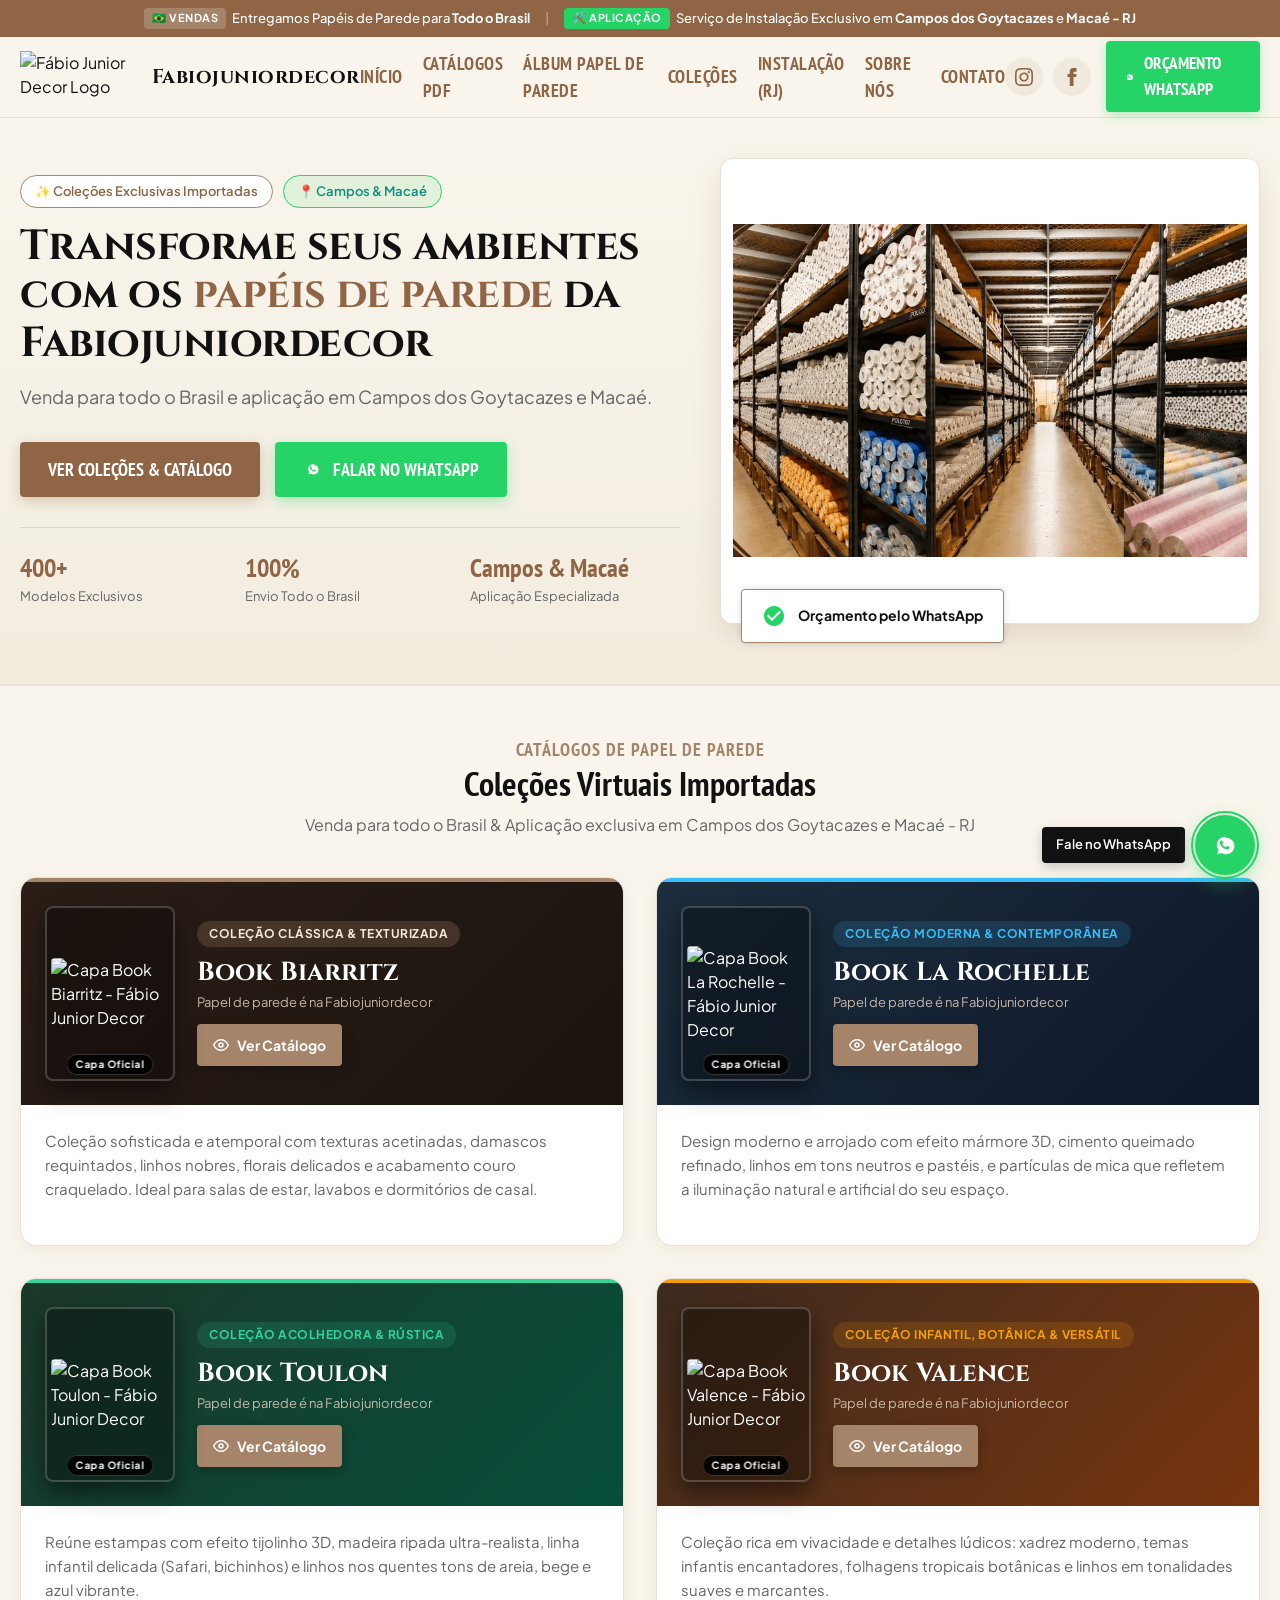
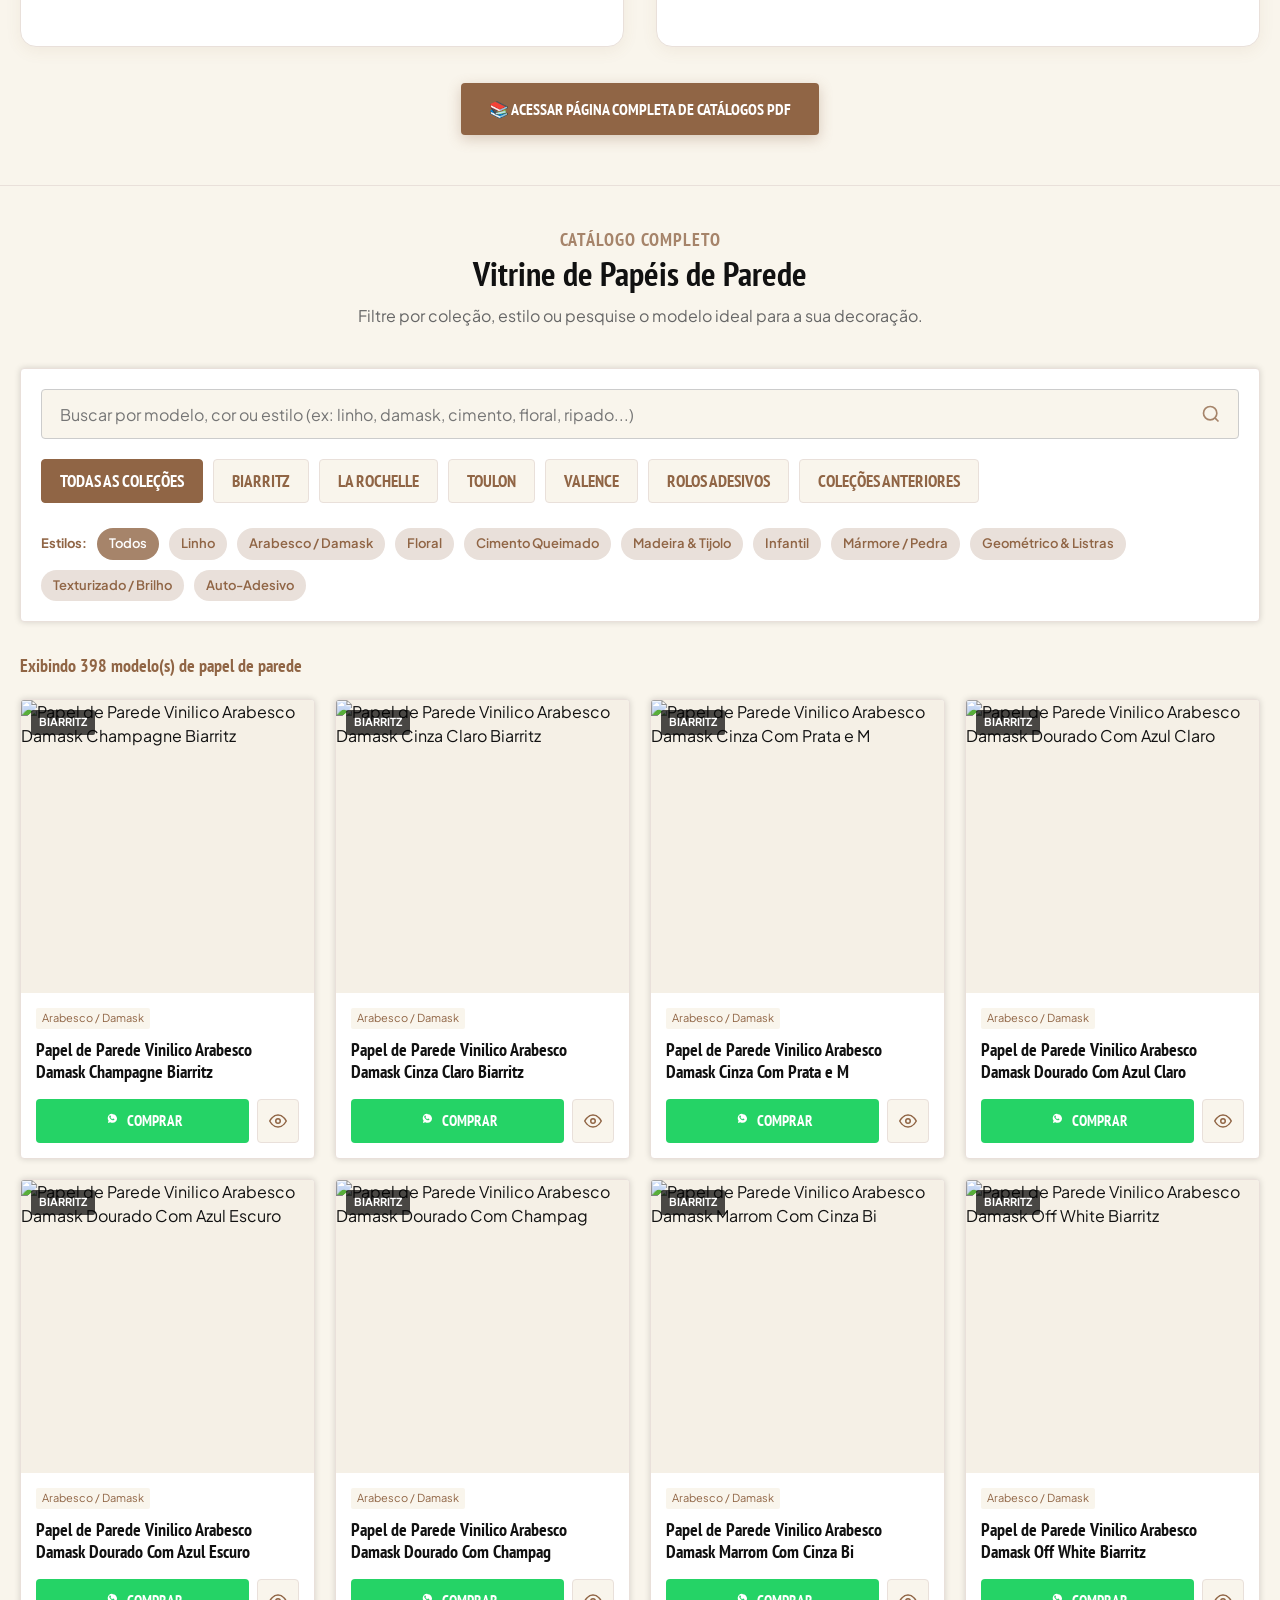
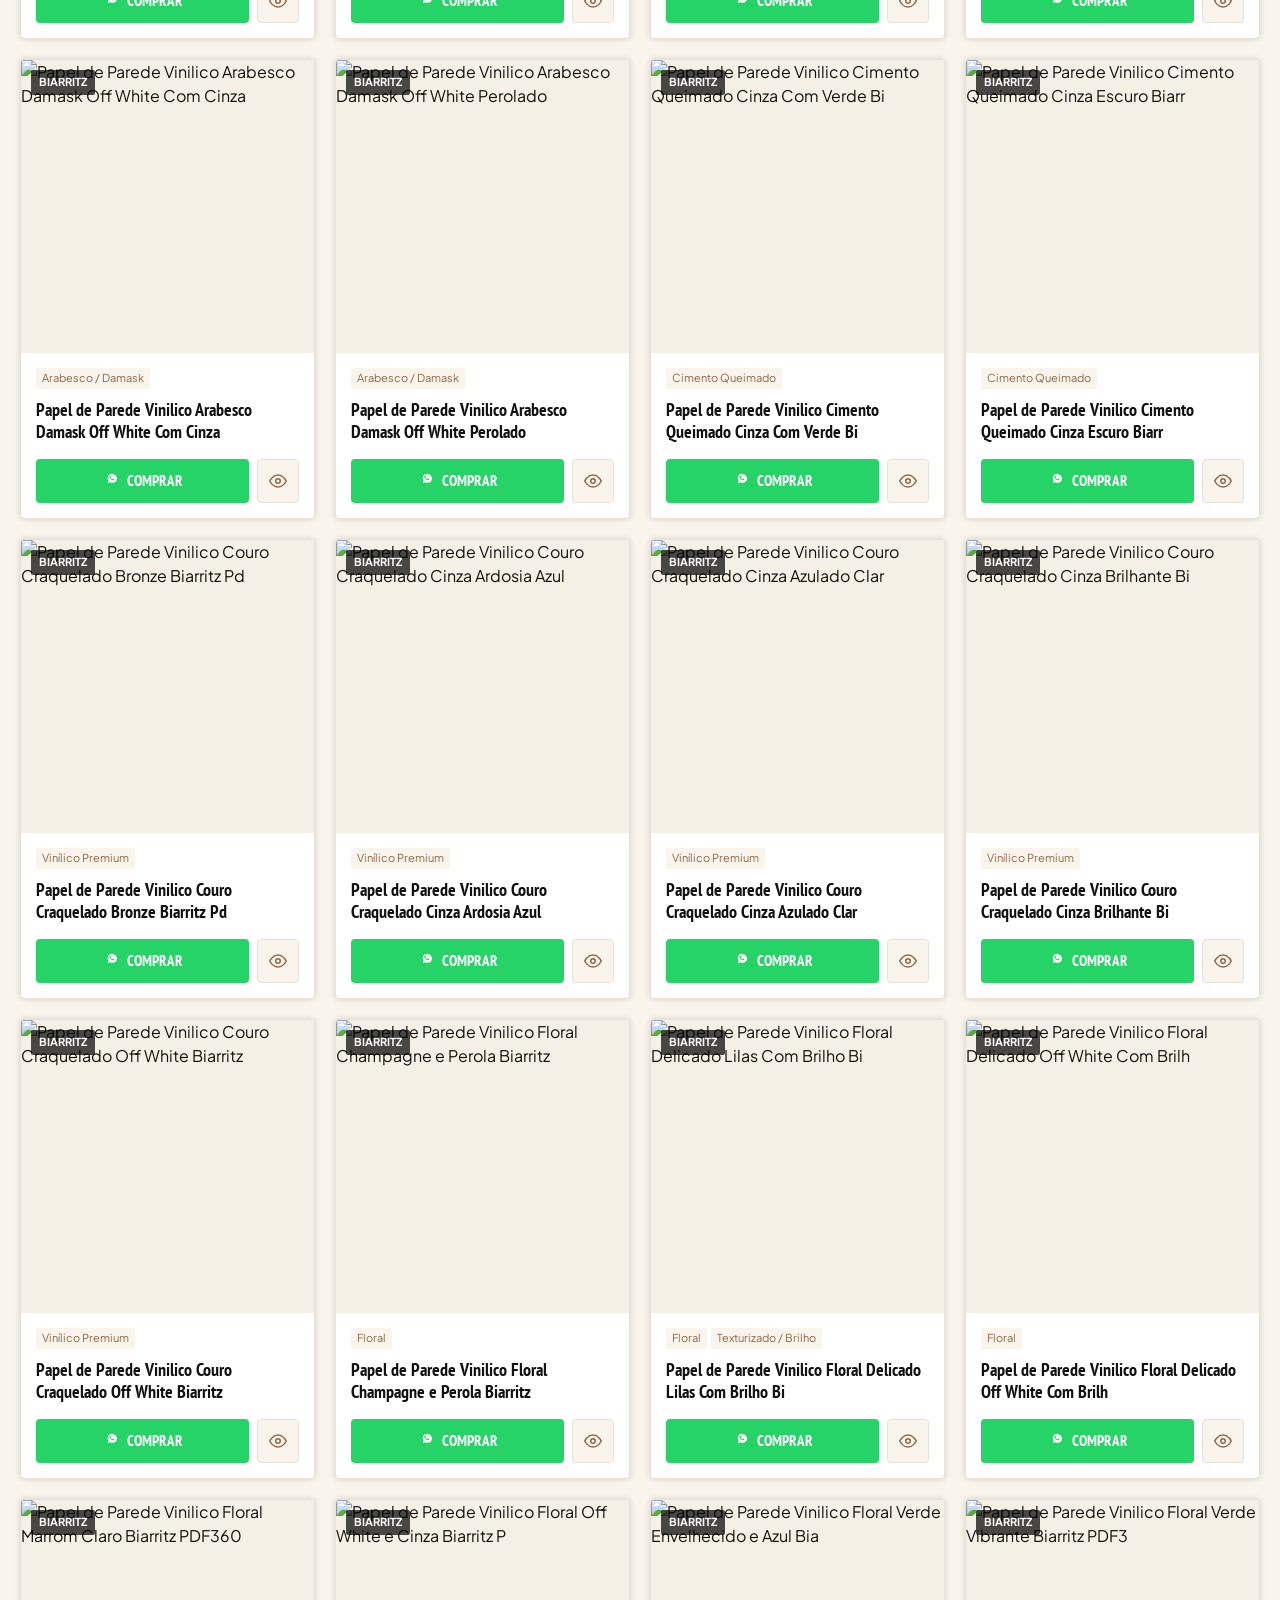
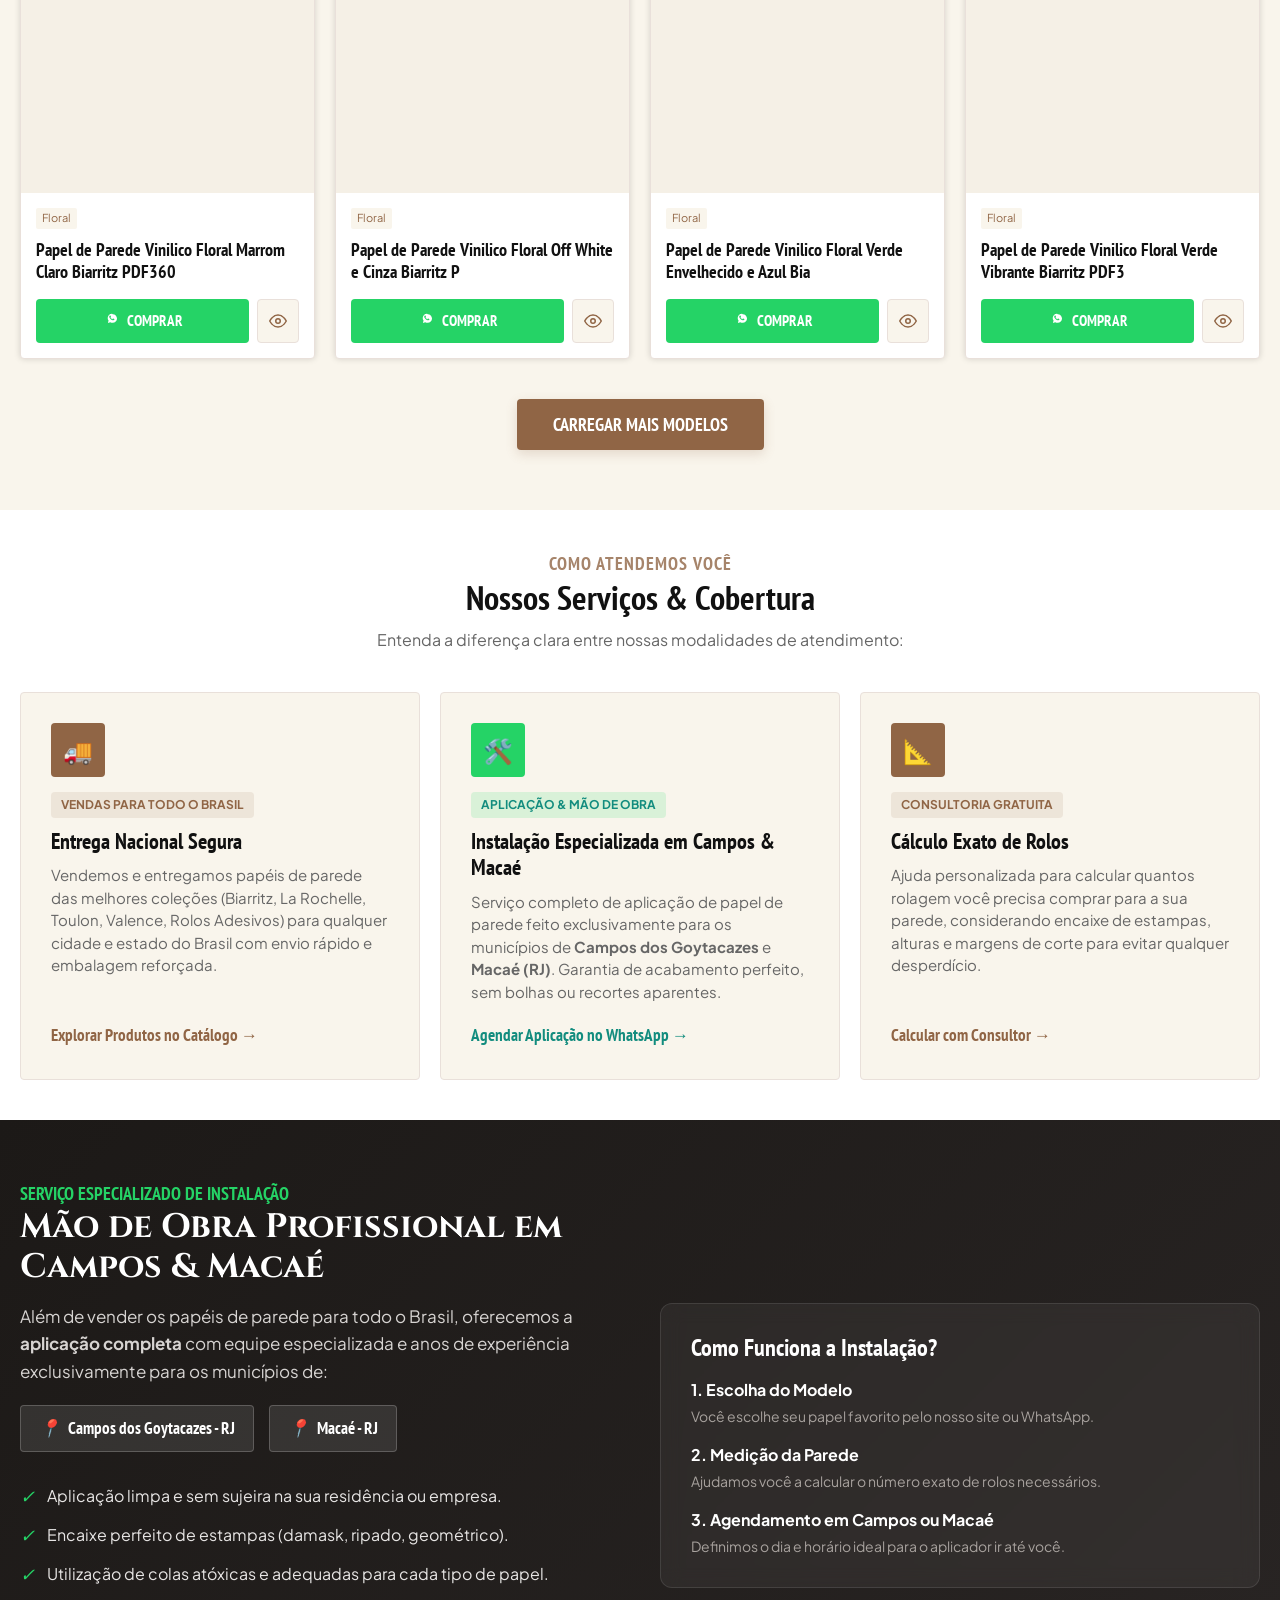
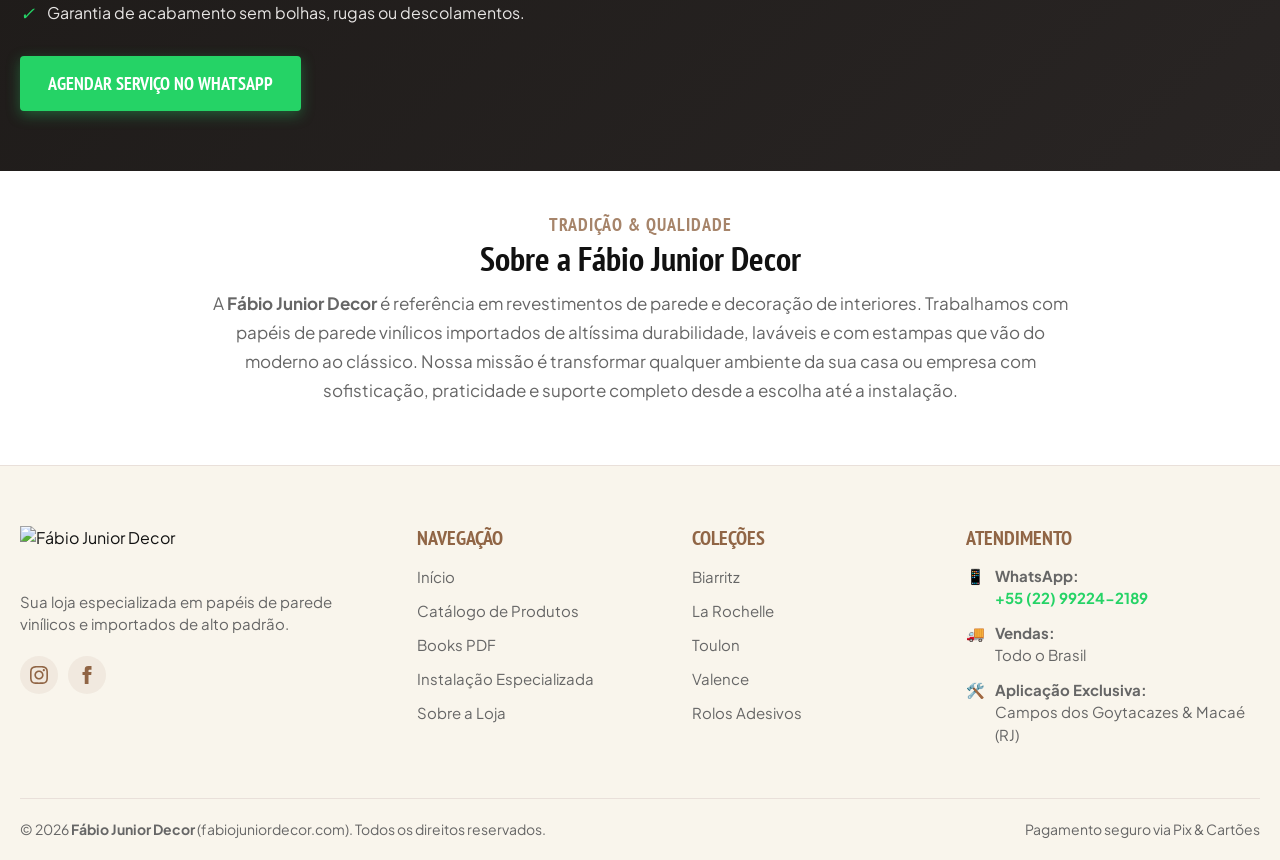
==== index.html @ 13c49266 "Upload completo do site Fabiojuniordecor com catalogos PDF e album de papel de parede" ====
<!DOCTYPE html>
<html lang="pt-BR">
<head>
  <meta charset="UTF-8" />
  <meta name="viewport" content="width=device-width, initial-scale=1.0" />
  
  <!-- Primary SEO Meta Tags -->
  <title>Fábio Junior Decor | Papéis de Parede Premium & Aplicação Especializada</title>
  <meta name="description" content="Papéis de parede vinílicos e importados com entrega para todo o Brasil. Serviço de aplicação e instalação profissional exclusivo em Campos dos Goytacazes e Macaé - RJ." />
  <meta name="keywords" content="papel de parede, fabio junior decor, papel de parede campos dos goytacazes, papel de parede macae, papel de parede vinilico, biarritz, la rochelle, toulon, valence, decoracao de interiores" />
  <meta name="author" content="Fábio Junior Decor" />
  
  <!-- Open Graph / Facebook / WhatsApp -->
  <meta property="og:type" content="website" />
  <meta property="og:url" content="https://fabiojuniordecor.com/" />
  <meta property="og:title" content="Fábio Junior Decor | Papéis de Parede Premium & Aplicação" />
  <meta property="og:description" content="Entregamos papéis de parede para todo o Brasil. Instalação profissional em Campos dos Goytacazes e Macaé - RJ." />
  <meta property="og:image" content="https://hubfotos.autozapx.com/i/ubYEHTvVnQmc" />

  <!-- Favicon -->
  <link rel="icon" type="image/png" href="https://hubfotos.autozapx.com/i/ubYEHTvVnQmc" />

  <!-- Stylesheet -->
  <link rel="stylesheet" href="styles.css" />
</head>
<body>

  <!-- Announcement Top Bar -->
  <div class="announcement-bar">
    <div class="container announcement-content">
      <div class="announcement-item">
        <span class="announcement-badge">🇧🇷 Vendas</span>
        <span>Entregamos Papéis de Parede para <strong>Todo o Brasil</strong></span>
      </div>
      <span style="opacity: 0.4;">|</span>
      <div class="announcement-item">
        <span class="announcement-badge" style="background: var(--whatsapp-green);">🛠️ Aplicação</span>
        <span>Serviço de Instalação Exclusivo em <strong>Campos dos Goytacazes</strong> e <strong>Macaé - RJ</strong></span>
      </div>
    </div>
  </div>

  <!-- Main Navigation Header -->
  <header class="main-header">
    <div class="container header-container">
      <a href="#" class="brand-logo" title="Fábio Junior Decor">
        <img src="https://hubfotos.autozapx.com/i/ubYEHTvVnQmc" alt="Fábio Junior Decor Logo" />
        <span class="brand-logo-text">Fabiojuniordecor</span>
      </a>

      <!-- Desktop Nav Menu -->
      <nav>
        <ul class="nav-menu" id="nav-menu">
          <li><a href="#inicio" class="nav-link">Início</a></li>
          <li><a href="catalogospdf.html" class="nav-link">Catálogos PDF</a></li>
          <li><a href="algumpapeldeparede.html" class="nav-link">Álbum Papel de Parede</a></li>
          <li><a href="#catalogo" class="nav-link">Coleções</a></li>
          <li><a href="#servicos" class="nav-link">Instalação (RJ)</a></li>
          <li><a href="#sobre" class="nav-link">Sobre Nós</a></li>
          <li><a href="#contato" class="nav-link">Contato</a></li>
        </ul>
      </nav>

      <div class="header-actions">
        <!-- Social Icons -->
        <div class="social-links-header">
          <a href="https://instagram.com/fabiojuniordecor" target="_blank" rel="noopener noreferrer" class="social-icon-btn" title="Instagram @fabiojuniordecor">
            <svg width="18" height="18" viewBox="0 0 24 24" fill="currentColor"><path d="M12 2.163c3.204 0 3.584.012 4.85.07 3.252.148 4.771 1.691 4.919 4.919.058 1.265.069 1.645.069 4.849 0 3.205-.012 3.584-.069 4.849-.149 3.225-1.664 4.771-4.919 4.919-1.266.058-1.644.07-4.85.07-3.204 0-3.584-.012-4.849-.07-3.26-.149-4.771-1.699-4.919-4.92-.058-1.265-.07-1.644-.07-4.849 0-3.204.013-3.583.07-4.849.149-3.227 1.664-4.771 4.919-4.919 1.266-.057 1.645-.069 4.849-.069zm0-2.163c-3.259 0-3.667.014-4.947.072-4.358.2-6.78 2.618-6.98 6.98-.059 1.281-.073 1.689-.073 4.948 0 3.259.014 3.668.072 4.948.2 4.358 2.618 6.78 6.98 6.98 1.281.058 1.689.072 4.948.072 3.259 0 3.668-.014 4.948-.072 4.354-.2 6.782-2.618 6.979-6.98.059-1.28.073-1.689.073-4.948 0-3.259-.014-3.667-.072-4.947-.196-4.354-2.617-6.78-6.979-6.98-1.281-.059-1.69-.073-4.949-.073zm0 5.838c-3.403 0-6.162 2.759-6.162 6.162s2.759 6.163 6.162 6.163 6.162-2.759 6.162-6.163c0-3.403-2.759-6.162-6.162-6.162zm0 10.162c-2.209 0-4-1.79-4-4 0-2.209 1.791-4 4-4s4 1.791 4 4c0 2.21-1.791 4-4 4zm6.406-11.845c-.796 0-1.441.645-1.441 1.44s.645 1.44 1.441 1.44c.795 0 1.439-.645 1.439-1.44s-.644-1.44-1.439-1.44z"/></svg>
          </a>
          <a href="https://facebook.com/fabiojuniordecor" target="_blank" rel="noopener noreferrer" class="social-icon-btn" title="Facebook fabiojuniordecor">
            <svg width="18" height="18" viewBox="0 0 24 24" fill="currentColor"><path d="M9 8H6v4h3v12h5V12h3.642L18 8h-4V6.333C14 5.374 14.5 5 15.5 5H18V0h-4.26C9.976 0 9 1.624 9 4.606V8z"/></svg>
          </a>
        </div>

        <a href="https://wa.me/5522992242189?text=Olá,%20gostaria%20de%20falar%20com%20um%20consultor%20da%20Fábio%20Junior%20Decor!" target="_blank" rel="noopener noreferrer" class="btn-whatsapp-header">
          <svg width="18" height="18" viewBox="0 0 24 24" fill="currentColor"><path d="M12.031 6.172c-3.181 0-5.767 2.586-5.768 5.766-.001 1.299.426 2.502 1.156 3.473L6.5 18.5l3.185-.928c.937.585 2.039.919 3.226.919 3.181 0 5.767-2.586 5.767-5.766.001-3.18-2.585-5.766-5.647-5.766zm2.84 8.232c-.119.336-.692.646-.957.684-.265.038-.611.139-2.025-.443-1.693-.697-2.77-2.428-2.855-2.541-.085-.113-.687-.914-.687-1.743 0-.829.434-1.238.588-1.407.155-.169.336-.212.448-.212.113 0 .225.002.323.007.104.005.244-.04.381.289.141.339.479 1.168.521 1.253.042.085.07.183.014.296-.056.113-.085.183-.169.282-.085.099-.177.221-.253.297-.085.085-.174.177-.075.347.099.169.44.726.944 1.176.648.577 1.196.756 1.365.841.169.085.268.07.367-.042.099-.113.423-.494.536-.663.113-.169.225-.141.381-.085.155.056.987.465 1.156.549.169.085.282.127.324.197.042.07.042.409-.077.745z"/></svg>
          Orçamento WhatsApp
        </a>

        <!-- Mobile Hamburger Button -->
        <button type="button" class="mobile-menu-btn" id="mobile-menu-btn" aria-label="Abrir Menu">
          <span></span>
          <span></span>
          <span></span>
        </button>
      </div>
    </div>
  </header>

  <!-- Hero Section -->
  <section class="hero-section" id="inicio">
    <div class="container hero-grid">
      <div class="hero-content">
        <div class="hero-badge-container">
          <span class="hero-pill-badge">✨ Coleções Exclusivas Importadas</span>
          <span class="hero-pill-badge" style="background: rgba(37, 211, 102, 0.1); border-color: var(--whatsapp-green); color: #128C7E;">📍 Campos & Macaé</span>
        </div>

        <h1 class="hero-title">
          Transforme seus ambientes com os <span>papéis de parede</span> da Fabiojuniordecor
        </h1>

        <p class="hero-description">
          Venda para todo o Brasil e aplicação em Campos dos Goytacazes e Macaé.
        </p>

        <div class="hero-ctas">
          <a href="#catalogo" class="btn-primary">
            Ver Coleções & Catálogo
          </a>
          <a href="https://wa.me/5522992242189?text=Olá,%20vim%20pelo%20site%20e%20gostaria%20de%20falar%20com%20um%20especialista%20em%20papel%20de%20parede!" target="_blank" rel="noopener noreferrer" class="btn-whatsapp-large">
            <svg width="20" height="20" viewBox="0 0 24 24" fill="currentColor"><path d="M12.031 6.172c-3.181 0-5.767 2.586-5.768 5.766-.001 1.299.426 2.502 1.156 3.473L6.5 18.5l3.185-.928c.937.585 2.039.919 3.226.919 3.181 0 5.767-2.586 5.767-5.766.001-3.18-2.585-5.766-5.647-5.766zm2.84 8.232c-.119.336-.692.646-.957.684-.265.038-.611.139-2.025-.443-1.693-.697-2.77-2.428-2.855-2.541-.085-.113-.687-.914-.687-1.743 0-.829.434-1.238.588-1.407.155-.169.336-.212.448-.212.113 0 .225.002.323.007.104.005.244-.04.381.289.141.339.479 1.168.521 1.253.042.085.07.183.014.296-.056.113-.085.183-.169.282-.085.099-.177.221-.253.297-.085.085-.174.177-.075.347.099.169.44.726.944 1.176.648.577 1.196.756 1.365.841.169.085.268.07.367-.042.099-.113.423-.494.536-.663.113-.169.225-.141.381-.085.155.056.987.465 1.156.549.169.085.282.127.324.197.042.07.042.409-.077.745z"/></svg>
            Falar no WhatsApp
          </a>
        </div>

        <div class="hero-metrics">
          <div class="metric-item">
            <span class="metric-number">400+</span>
            <span class="metric-label">Modelos Exclusivos</span>
          </div>
          <div class="metric-item">
            <span class="metric-number">100%</span>
            <span class="metric-label">Envio Todo o Brasil</span>
          </div>
          <div class="metric-item">
            <span class="metric-number">Campos & Macaé</span>
            <span class="metric-label">Aplicação Especializada</span>
          </div>
        </div>
      </div>

      <div class="hero-visual">
        <div class="hero-image-card">
          <img src="./images/hero-fabiojuniordecor.png" alt="Fábio Junior Decor - Papel de Parede" />
          <div class="hero-floating-tag">
            <svg width="24" height="24" viewBox="0 0 24 24" fill="var(--whatsapp-green)"><path d="M12 2C6.48 2 2 6.48 2 12s4.48 10 10 10 10-4.48 10-10S17.52 2 12 2zm-2 15l-5-5 1.41-1.41L10 14.17l7.59-7.59L19 8l-9 9z"/></svg>
            <div>
              <strong style="display: block; font-size: 14px; color: var(--color-text-1);">Orçamento pelo WhatsApp</strong>
            </div>
          </div>
        </div>
      </div>
    </div>
  </section>

  <!-- Objective PDF Collection Books Section (Right under 1st fold) -->
  <section class="pdf-catalogs-section" id="pdf-catalogos" style="padding: 50px 0; background: var(--color-surface-3); border-bottom: 1px solid var(--border-color);">
    <div class="container">
      <div class="section-header">
        <span class="section-subtitle">Catálogos de Papel de Parede</span>
        <h2 class="section-title">Coleções Virtuais Importadas</h2>
        <p class="section-desc">Venda para todo o Brasil & Aplicação exclusiva em Campos dos Goytacazes e Macaé - RJ</p>
      </div>

      <div class="pdf-showcase-grid">

        <!-- Card 1: Book Biarritz -->
        <article class="pdf-showcase-card" data-title="book biarritz arabesco damask linho couro craquelado">
          <div class="pdf-card-banner">
            <div class="pdf-banner-flex">
              <div class="pdf-cover-img-box">
                <img src="https://hubfotos.autozapx.com/i/oyhW7HplaQLw" alt="Capa Book Biarritz - Fábio Junior Decor" class="pdf-cover-img" />
                <span class="pdf-cover-zoom-badge">Capa Oficial</span>
              </div>
              <div class="pdf-banner-info">
                <span class="pdf-card-badge">Coleção Clássica & Texturizada</span>
                <h3 class="pdf-card-title">Book Biarritz</h3>
                <span class="pdf-file-size">Papel de parede é na Fabiojuniordecor</span>
                <button type="button" class="btn-pdf-view-modal btn-banner-ver-catalogo" data-pdf-url="https://hubfotos.autozapx.com/d/6mr7Aki2w8nr.pdf" data-pdf-title="Book Biarritz">
                  <svg width="16" height="16" viewBox="0 0 24 24" fill="none" stroke="currentColor" stroke-width="2.2"><path d="M1 12s4-8 11-8 11 8 11 8-4 8-11 8-11-8-11-8z"/><circle cx="12" cy="12" r="3"/></svg>
                  Ver Catálogo
                </button>
              </div>
            </div>
          </div>
          <div class="pdf-card-body">
            <p class="pdf-card-summary">
              Coleção sofisticada e atemporal com texturas acetinadas, damascos requintados, linhos nobres, florais delicados e acabamento couro craquelado. Ideal para salas de estar, lavabos e dormitórios de casal.
            </p>
          </div>
        </article>

        <!-- Card 2: Book La Rochelle -->
        <article class="pdf-showcase-card" data-title="book la rochelle marmore 3d cimento queimado linho mica brilho">
          <div class="pdf-card-banner" style="background: linear-gradient(135deg, #1C2E3D 0%, #0F172A 100%); border-top-color: #38BDF8;">
            <div class="pdf-banner-flex">
              <div class="pdf-cover-img-box">
                <img src="https://hubfotos.autozapx.com/i/02pI7Rg9wtaZ" alt="Capa Book La Rochelle - Fábio Junior Decor" class="pdf-cover-img" />
                <span class="pdf-cover-zoom-badge">Capa Oficial</span>
              </div>
              <div class="pdf-banner-info">
                <span class="pdf-card-badge" style="background: rgba(56, 189, 248, 0.15); color: #38BDF8;">Coleção Moderna & Contemporânea</span>
                <h3 class="pdf-card-title">Book La Rochelle</h3>
                <span class="pdf-file-size">Papel de parede é na Fabiojuniordecor</span>
                <button type="button" class="btn-pdf-view-modal btn-banner-ver-catalogo" data-pdf-url="https://hubfotos.autozapx.com/d/M7xjmTWYVt1B.pdf" data-pdf-title="Book La Rochelle">
                  <svg width="16" height="16" viewBox="0 0 24 24" fill="none" stroke="currentColor" stroke-width="2.2"><path d="M1 12s4-8 11-8 11 8 11 8-4 8-11 8-11-8-11-8z"/><circle cx="12" cy="12" r="3"/></svg>
                  Ver Catálogo
                </button>
              </div>
            </div>
          </div>
          <div class="pdf-card-body">
            <p class="pdf-card-summary">
              Design moderno e arrojado com efeito mármore 3D, cimento queimado refinado, linhos em tons neutros e pastéis, e partículas de mica que refletem a iluminação natural e artificial do seu espaço.
            </p>
          </div>
        </article>

        <!-- Card 3: Book Toulon -->
        <article class="pdf-showcase-card" data-title="book toulon tijolo 3d ripado infantil safari linho areia bege">
          <div class="pdf-card-banner" style="background: linear-gradient(135deg, #1C3829 0%, #064E3B 100%); border-top-color: #34D399;">
            <div class="pdf-banner-flex">
              <div class="pdf-cover-img-box">
                <img src="https://hubfotos.autozapx.com/i/s1MJYcGuR3XQ" alt="Capa Book Toulon - Fábio Junior Decor" class="pdf-cover-img" />
                <span class="pdf-cover-zoom-badge">Capa Oficial</span>
              </div>
              <div class="pdf-banner-info">
                <span class="pdf-card-badge" style="background: rgba(52, 211, 153, 0.15); color: #34D399;">Coleção Acolhedora & Rústica</span>
                <h3 class="pdf-card-title">Book Toulon</h3>
                <span class="pdf-file-size">Papel de parede é na Fabiojuniordecor</span>
                <button type="button" class="btn-pdf-view-modal btn-banner-ver-catalogo" data-pdf-url="https://hubfotos.autozapx.com/d/QMmU7TyESNoS.pdf" data-pdf-title="Book Toulon">
                  <svg width="16" height="16" viewBox="0 0 24 24" fill="none" stroke="currentColor" stroke-width="2.2"><path d="M1 12s4-8 11-8 11 8 11 8-4 8-11 8-11-8-11-8z"/><circle cx="12" cy="12" r="3"/></svg>
                  Ver Catálogo
                </button>
              </div>
            </div>
          </div>
          <div class="pdf-card-body">
            <p class="pdf-card-summary">
              Reúne estampas com efeito tijolinho 3D, madeira ripada ultra-realista, linha infantil delicada (Safari, bichinhos) e linhos nos quentes tons de areia, bege e azul vibrante.
            </p>
          </div>
        </article>

        <!-- Card 4: Book Valence -->
        <article class="pdf-showcase-card" data-title="book valence infantil xadrez botanico folhagens linho azul cinza">
          <div class="pdf-card-banner" style="background: linear-gradient(135deg, #3D2B1F 0%, #78350F 100%); border-top-color: #F59E0B;">
            <div class="pdf-banner-flex">
              <div class="pdf-cover-img-box">
                <img src="https://hubfotos.autozapx.com/i/sP7X0CJa9ldS" alt="Capa Book Valence - Fábio Junior Decor" class="pdf-cover-img" />
                <span class="pdf-cover-zoom-badge">Capa Oficial</span>
              </div>
              <div class="pdf-banner-info">
                <span class="pdf-card-badge" style="background: rgba(245, 158, 11, 0.15); color: #F59E0B;">Coleção Infantil, Botânica & Versátil</span>
                <h3 class="pdf-card-title">Book Valence</h3>
                <span class="pdf-file-size">Papel de parede é na Fabiojuniordecor</span>
                <button type="button" class="btn-pdf-view-modal btn-banner-ver-catalogo" data-pdf-url="https://hubfotos.autozapx.com/d/iDumQGH5B0jf.pdf" data-pdf-title="Book Valence">
                  <svg width="16" height="16" viewBox="0 0 24 24" fill="none" stroke="currentColor" stroke-width="2.2"><path d="M1 12s4-8 11-8 11 8 11 8-4 8-11 8-11-8-11-8z"/><circle cx="12" cy="12" r="3"/></svg>
                  Ver Catálogo
                </button>
              </div>
            </div>
          </div>
          <div class="pdf-card-body">
            <p class="pdf-card-summary">
              Coleção rica em vivacidade e detalhes lúdicos: xadrez moderno, temas infantis encantadores, folhagens tropicais botânicas e linhos em tonalidades suaves e marcantes.
            </p>
          </div>
        </article>

      </div>

      <div style="text-align: center; margin-top: 36px;">
        <a href="catalogospdf.html" class="btn-primary" style="display: inline-flex; align-items: center; gap: 10px; font-size: 16px; padding: 14px 28px;">
          📚 Acessar Página Completa de Catálogos PDF
        </a>
      </div>
    </div>
  </section>

  <!-- Main Products Vitrine Catalog Section (Right below Catálogos de Papel de Parede) -->
  <section class="catalog-section" id="catalogo">
    <div class="container">
      <div class="section-header">
        <span class="section-subtitle">Catálogo Completo</span>
        <h2 class="section-title">Vitrine de Papéis de Parede</h2>
        <p class="section-desc">Filtre por coleção, estilo ou pesquise o modelo ideal para a sua decoração.</p>
      </div>

      <!-- Search & Category Filters -->
      <div class="catalog-filter-bar">
        <!-- Live Search -->
        <div class="filter-search-box">
          <input type="text" id="catalog-search-input" placeholder="Buscar por modelo, cor ou estilo (ex: linho, damask, cimento, floral, ripado...)" />
          <svg width="20" height="20" viewBox="0 0 24 24" fill="none" stroke="var(--color-secondary-1)" stroke-width="2" style="position: absolute; right: 18px; top: 15px;"><circle cx="11" cy="11" r="8"/><line x1="21" y1="21" x2="16.65" y2="16.65"/></svg>
        </div>

        <!-- Category Tabs -->
        <div class="category-tabs-wrapper">
          <button type="button" class="category-tab-btn active" data-category="ALL">Todas as Coleções</button>
          <button type="button" class="category-tab-btn" data-category="Biarritz">Biarritz</button>
          <button type="button" class="category-tab-btn" data-category="La Rochelle">La Rochelle</button>
          <button type="button" class="category-tab-btn" data-category="Toulon">Toulon</button>
          <button type="button" class="category-tab-btn" data-category="Valence">Valence</button>
          <button type="button" class="category-tab-btn" data-category="Rolos Adesivos">Rolos Adesivos</button>
          <button type="button" class="category-tab-btn" data-category="Coleçoes Anteriores">Coleções Anteriores</button>
        </div>

        <!-- Style Filter Tags -->
        <div class="tags-filter-wrapper">
          <span style="font-size: 13px; font-weight: 700; color: var(--color-secondary-2);">Estilos:</span>
          <span class="tag-filter-chip active" data-tag="ALL">Todos</span>
          <span class="tag-filter-chip" data-tag="Linho">Linho</span>
          <span class="tag-filter-chip" data-tag="Arabesco / Damask">Arabesco / Damask</span>
          <span class="tag-filter-chip" data-tag="Floral">Floral</span>
          <span class="tag-filter-chip" data-tag="Cimento Queimado">Cimento Queimado</span>
          <span class="tag-filter-chip" data-tag="Madeira & Tijolo">Madeira & Tijolo</span>
          <span class="tag-filter-chip" data-tag="Infantil">Infantil</span>
          <span class="tag-filter-chip" data-tag="Mármore / Pedra">Mármore / Pedra</span>
          <span class="tag-filter-chip" data-tag="Geométrico & Listras">Geométrico & Listras</span>
          <span class="tag-filter-chip" data-tag="Texturizado / Brilho">Texturizado / Brilho</span>
          <span class="tag-filter-chip" data-tag="Auto-Adesivo">Auto-Adesivo</span>
        </div>
      </div>

      <!-- Info Header -->
      <div class="catalog-info-header">
        <span class="results-count" id="results-count">Carregando papéis de parede...</span>
      </div>

      <!-- Products Grid -->
      <div class="products-grid" id="products-grid">
        <!-- Rendered dynamically by app.js -->
      </div>

      <!-- Pagination / Load More -->
      <div class="load-more-container">
        <button type="button" class="btn-load-more" id="btn-load-more">
          Carregar Mais Modelos
        </button>
      </div>
    </div>
  </section>

  <!-- Strategic Pillars Section -->
  <section class="pillars-section" id="diferenciais">
    <div class="container">
      <div class="section-header">
        <span class="section-subtitle">Como Atendemos Você</span>
        <h2 class="section-title">Nossos Serviços & Cobertura</h2>
        <p class="section-desc">Entenda a diferença clara entre nossas modalidades de atendimento:</p>
      </div>

      <div class="pillars-grid">
        <!-- Card 1: Sales Brazil -->
        <div class="pillar-card">
          <div class="pillar-icon">🚚</div>
          <span class="pillar-tag">Vendas para Todo o Brasil</span>
          <h3 class="pillar-title">Entrega Nacional Segura</h3>
          <p class="pillar-text">
            Vendemos e entregamos papéis de parede das melhores coleções (Biarritz, La Rochelle, Toulon, Valence, Rolos Adesivos) para qualquer cidade e estado do Brasil com envio rápido e embalagem reforçada.
          </p>
          <a href="#catalogo" class="pillar-link">
            Explorar Produtos no Catálogo &rarr;
          </a>
        </div>

        <!-- Card 2: Installation Service -->
        <div class="pillar-card highlight">
          <div class="pillar-icon">🛠️</div>
          <span class="pillar-tag">Aplicação & Mão de Obra</span>
          <h3 class="pillar-title">Instalação Especializada em Campos & Macaé</h3>
          <p class="pillar-text">
            Serviço completo de aplicação de papel de parede feito exclusivamente para os municípios de <strong>Campos dos Goytacazes</strong> e <strong>Macaé (RJ)</strong>. Garantia de acabamento perfeito, sem bolhas ou recortes aparentes.
          </p>
          <a href="https://wa.me/5522992242189?text=Olá,%20gostaria%20de%20agendar%20o%20serviço%20de%20aplicação%20de%20papel%20de%20parede%20em%20Campos/Macaé!" target="_blank" rel="noopener noreferrer" class="pillar-link" style="color: #128C7E;">
            Agendar Aplicação no WhatsApp &rarr;
          </a>
        </div>

        <!-- Card 3: Roll Calculator & Guidance -->
        <div class="pillar-card">
          <div class="pillar-icon">📐</div>
          <span class="pillar-tag">Consultoria Gratuita</span>
          <h3 class="pillar-title">Cálculo Exato de Rolos</h3>
          <p class="pillar-text">
            Ajuda personalizada para calcular quantos rolagem você precisa comprar para a sua parede, considerando encaixe de estampas, alturas e margens de corte para evitar qualquer desperdício.
          </p>
          <a href="https://wa.me/5522992242189?text=Olá,%20preciso%20de%20ajuda%20para%20calcular%20quantos%20rolos%20de%20papel%20de%20parede%20preciso!" target="_blank" rel="noopener noreferrer" class="pillar-link">
            Calcular com Consultor &rarr;
          </a>
        </div>
      </div>
    </div>
  </section>





  <!-- Dedicated Installation Service Section (Campos dos Goytacazes & Macaé) -->
  <section class="installation-section" id="servicos">
    <div class="container installation-grid">
      <div class="installation-content">
        <span style="color: var(--whatsapp-green); font-family: var(--font-family-1); font-weight: 700; font-size: 18px; text-transform: uppercase;">
          Serviço Especializado de Instalação
        </span>
        <h2>Mão de Obra Profissional em Campos & Macaé</h2>
        <p>
          Além de vender os papéis de parede para todo o Brasil, oferecemos a <strong>aplicação completa</strong> com equipe especializada e anos de experiência exclusivamente para os municípios de:
        </p>

        <div class="city-badges">
          <div class="city-badge">
            <i>📍</i> Campos dos Goytacazes - RJ
          </div>
          <div class="city-badge">
            <i>📍</i> Macaé - RJ
          </div>
        </div>

        <ul class="installation-features-list">
          <li><i>✓</i> Aplicação limpa e sem sujeira na sua residência ou empresa.</li>
          <li><i>✓</i> Encaixe perfeito de estampas (damask, ripado, geométrico).</li>
          <li><i>✓</i> Utilização de colas atóxicas e adequadas para cada tipo de papel.</li>
          <li><i>✓</i> Garantia de acabamento sem bolhas, rugas ou descolamentos.</li>
        </ul>

        <a href="https://wa.me/5522992242189?text=Olá!%20Gostaria%20de%20solicitar%20um%20orçamento%20para%20aplicação/instalação%20de%20papel%20de%20parede%20em%20Campos/Macaé." target="_blank" rel="noopener noreferrer" class="btn-whatsapp-large">
          Agendar Serviço no WhatsApp
        </a>
      </div>

      <div class="installation-card-box">
        <h3>Como Funciona a Instalação?</h3>
        <div style="display: flex; flex-direction: column; gap: 16px;">
          <div>
            <strong style="color: #FFFFFF; display: block; margin-bottom: 4px;">1. Escolha do Modelo</strong>
            <p style="color: #A8A29E; font-size: 14px;">Você escolhe seu papel favorito pelo nosso site ou WhatsApp.</p>
          </div>
          <div>
            <strong style="color: #FFFFFF; display: block; margin-bottom: 4px;">2. Medição da Parede</strong>
            <p style="color: #A8A29E; font-size: 14px;">Ajudamos você a calcular o número exato de rolos necessários.</p>
          </div>
          <div>
            <strong style="color: #FFFFFF; display: block; margin-bottom: 4px;">3. Agendamento em Campos ou Macaé</strong>
            <p style="color: #A8A29E; font-size: 14px;">Definimos o dia e horário ideal para o aplicador ir até você.</p>
          </div>
        </div>
      </div>
    </div>
  </section>

  <!-- About Section -->
  <section class="pillars-section" id="sobre">
    <div class="container" style="max-width: 900px; text-align: center;">
      <span class="section-subtitle">Tradição & Qualidade</span>
      <h2 class="section-title">Sobre a Fábio Junior Decor</h2>
      <p style="font-size: 17px; color: var(--color-text-muted); line-height: 1.7; margin-bottom: var(--space-4);">
        A <strong>Fábio Junior Decor</strong> é referência em revestimentos de parede e decoração de interiores. 
        Trabalhamos com papéis de parede vinílicos importados de altíssima durabilidade, laváveis e com estampas que vão do moderno ao clássico. 
        Nossa missão é transformar qualquer ambiente da sua casa ou empresa com sofisticação, praticidade e suporte completo desde a escolha até a instalação.
      </p>
    </div>
  </section>

  <!-- Quick View & Roll Calculator Modal -->
  <div class="modal-overlay" id="quick-view-modal">
    <div class="modal-content">
      <button type="button" class="modal-close-btn" id="modal-close-btn" aria-label="Fechar">&times;</button>
      
      <div class="product-detail-grid">
        <div>
          <img src="" id="modal-product-img" alt="Detalhe do Papel de Parede" class="product-detail-img" />
        </div>
        <div style="display: flex; flex-direction: column;">
          <span id="modal-product-category" style="font-size: 12px; font-weight: 700; text-transform: uppercase; color: var(--color-secondary-1); margin-bottom: 4px;"></span>
          <h2 id="modal-product-title" style="font-family: var(--font-family-1); font-size: 24px; font-weight: 700; margin-bottom: 12px;"></h2>
          
          <div id="modal-product-tags" style="display: flex; gap: 6px; flex-wrap: wrap; margin-bottom: 16px;"></div>

          <!-- Roll Calculator -->
          <div class="calculator-box">
            <h4>📐 Calculadora de Rolos</h4>
            <div class="calc-inputs-grid">
              <div class="calc-field">
                <label for="calc-wall-width">Largura da Parede (m):</label>
                <input type="number" id="calc-wall-width" step="0.1" placeholder="Ex: 3.5" />
              </div>
              <div class="calc-field">
                <label for="calc-wall-height">Altura / Pé Direito (m):</label>
                <input type="number" id="calc-wall-height" step="0.1" placeholder="Ex: 2.7" />
              </div>
            </div>
            <div class="calc-result-box" id="calc-rolls-result">
              Digite a largura e altura da parede para calcular a quantidade exata de rolagem necessária.
            </div>
          </div>

          <a href="" id="modal-whatsapp-btn" target="_blank" rel="noopener noreferrer" class="btn-whatsapp-large" style="margin-top: auto; justify-content: center; width: 100%;">
            <svg width="20" height="20" viewBox="0 0 24 24" fill="currentColor"><path d="M12.031 6.172c-3.181 0-5.767 2.586-5.768 5.766-.001 1.299.426 2.502 1.156 3.473L6.5 18.5l3.185-.928c.937.585 2.039.919 3.226.919 3.181 0 5.767-2.586 5.767-5.766.001-3.18-2.585-5.766-5.647-5.766zm2.84 8.232c-.119.336-.692.646-.957.684-.265.038-.611.139-2.025-.443-1.693-.697-2.77-2.428-2.855-2.541-.085-.113-.687-.914-.687-1.743 0-.829.434-1.238.588-1.407.155-.169.336-.212.448-.212.113 0 .225.002.323.007.104.005.244-.04.381.289.141.339.479 1.168.521 1.253.042.085.07.183.014.296-.056.113-.085.183-.169.282-.085.099-.177.221-.253.297-.085.085-.174.177-.075.347.099.169.44.726.944 1.176.648.577 1.196.756 1.365.841.169.085.268.07.367-.042.099-.113.423-.494.536-.663.113-.169.225-.141.381-.085.155.056.987.465 1.156.549.169.085.282.127.324.197.042.07.042.409-.077.745z"/></svg>
            Comprar no WhatsApp
          </a>
        </div>
      </div>
    </div>
  </div>

  <!-- PDF Reader Modal Window -->
  <div class="pdf-modal-overlay" id="pdf-viewer-modal">
    <div class="pdf-modal-container">
      <div class="pdf-modal-header">
        <div style="display: flex; align-items: center; gap: 10px;">
          <span style="font-size: 20px;">📖</span>
          <h3 id="pdf-modal-title" style="font-family: var(--font-family-heading); font-size: 18px; font-weight: 600; color: #FFFFFF;">Visualizador de PDF</h3>
        </div>
        <div style="display: flex; align-items: center; gap: 12px;">
          <a href="#" id="pdf-modal-open-tab" target="_blank" rel="noopener noreferrer" class="pdf-btn-open-tab" title="Abrir em nova aba">
            <svg width="16" height="16" viewBox="0 0 24 24" fill="none" stroke="currentColor" stroke-width="2"><path d="M18 13v6a2 2 0 0 1-2 2H5a2 2 0 0 1-2-2V8a2 2 0 0 1 2-2h6"/><polyline points="15 3 21 3 21 9"/><line x1="10" y1="14" x2="21" y2="3"/></svg>
            Abrir em Nova Aba
          </a>
          <button type="button" class="pdf-modal-close" id="pdf-modal-close-btn" aria-label="Fechar modal">&times;</button>
        </div>
      </div>
      <div class="pdf-modal-frame-wrapper">
        <iframe id="pdf-modal-iframe" src="" title="Leitor PDF de Catálogo"></iframe>
      </div>
    </div>
  </div>

  <!-- Floating WhatsApp Widget -->
  <div class="whatsapp-float-widget" id="contato">
    <span class="whatsapp-tooltip">Fale no WhatsApp</span>
    <a href="https://wa.me/5522992242189?text=Olá,%20gostaria%20de%20solicitar%20um%20orçamento%20na%20Fábio%20Junior%20Decor!" target="_blank" rel="noopener noreferrer" class="whatsapp-float-btn" title="Falar no WhatsApp">
      <div class="whatsapp-pulse"></div>
      <svg width="34" height="34" viewBox="0 0 24 24" fill="currentColor"><path d="M12.031 6.172c-3.181 0-5.767 2.586-5.768 5.766-.001 1.299.426 2.502 1.156 3.473L6.5 18.5l3.185-.928c.937.585 2.039.919 3.226.919 3.181 0 5.767-2.586 5.767-5.766.001-3.18-2.585-5.766-5.647-5.766zm2.84 8.232c-.119.336-.692.646-.957.684-.265.038-.611.139-2.025-.443-1.693-.697-2.77-2.428-2.855-2.541-.085-.113-.687-.914-.687-1.743 0-.829.434-1.238.588-1.407.155-.169.336-.212.448-.212.113 0 .225.002.323.007.104.005.244-.04.381.289.141.339.479 1.168.521 1.253.042.085.07.183.014.296-.056.113-.085.183-.169.282-.085.099-.177.221-.253.297-.085.085-.174.177-.075.347.099.169.44.726.944 1.176.648.577 1.196.756 1.365.841.169.085.268.07.367-.042.099-.113.423-.494.536-.663.113-.169.225-.141.381-.085.155.056.987.465 1.156.549.169.085.282.127.324.197.042.07.042.409-.077.745z"/></svg>
    </a>
  </div>

  <!-- Footer -->
  <footer class="footer">
    <div class="container">
      <div class="footer-grid">
        <div class="footer-brand">
          <img src="https://hubfotos.autozapx.com/i/ubYEHTvVnQmc" alt="Fábio Junior Decor" />
          <p>
            Sua loja especializada em papéis de parede vinílicos e importados de alto padrão.
          </p>
          <div class="social-row-footer">
            <a href="https://instagram.com/fabiojuniordecor" target="_blank" rel="noopener noreferrer" class="social-icon-btn" title="Instagram">
              <svg width="18" height="18" viewBox="0 0 24 24" fill="currentColor"><path d="M12 2.163c3.204 0 3.584.012 4.85.07 3.252.148 4.771 1.691 4.919 4.919.058 1.265.069 1.645.069 4.849 0 3.205-.012 3.584-.069 4.849-.149 3.225-1.664 4.771-4.919 4.919-1.266.058-1.644.07-4.85.07-3.204 0-3.584-.012-4.849-.07-3.26-.149-4.771-1.699-4.919-4.92-.058-1.265-.07-1.644-.07-4.849 0-3.204.013-3.583.07-4.849.149-3.227 1.664-4.771 4.919-4.919 1.266-.057 1.645-.069 4.849-.069zm0-2.163c-3.259 0-3.667.014-4.947.072-4.358.2-6.78 2.618-6.98 6.98-.059 1.281-.073 1.689-.073 4.948 0 3.259.014 3.668.072 4.948.2 4.358 2.618 6.78 6.98 6.98 1.281.058 1.689.072 4.948.072 3.259 0 3.668-.014 4.948-.072 4.354-.2 6.782-2.618 6.979-6.98.059-1.28.073-1.689.073-4.948 0-3.259-.014-3.667-.072-4.947-.196-4.354-2.617-6.78-6.979-6.98-1.281-.059-1.69-.073-4.949-.073zm0 5.838c-3.403 0-6.162 2.759-6.162 6.162s2.759 6.163 6.162 6.163 6.162-2.759 6.162-6.163c0-3.403-2.759-6.162-6.162-6.162zm0 10.162c-2.209 0-4-1.79-4-4 0-2.209 1.791-4 4-4s4 1.791 4 4c0 2.21-1.791 4-4 4zm6.406-11.845c-.796 0-1.441.645-1.441 1.44s.645 1.44 1.441 1.44c.795 0 1.439-.645 1.439-1.44s-.644-1.44-1.439-1.44z"/></svg>
            </a>
            <a href="https://facebook.com/fabiojuniordecor" target="_blank" rel="noopener noreferrer" class="social-icon-btn" title="Facebook">
              <svg width="18" height="18" viewBox="0 0 24 24" fill="currentColor"><path d="M9 8H6v4h3v12h5V12h3.642L18 8h-4V6.333C14 5.374 14.5 5 15.5 5H18V0h-4.26C9.976 0 9 1.624 9 4.606V8z"/></svg>
            </a>
          </div>
        </div>

        <div>
          <h4 class="footer-heading">Navegação</h4>
          <ul class="footer-links">
            <li><a href="#inicio">Início</a></li>
            <li><a href="#catalogo">Catálogo de Produtos</a></li>
            <li><a href="#pdf-catalogos">Books PDF</a></li>
            <li><a href="#servicos">Instalação Especializada</a></li>
            <li><a href="#sobre">Sobre a Loja</a></li>
          </ul>
        </div>

        <div>
          <h4 class="footer-heading">Coleções</h4>
          <ul class="footer-links">
            <li><a href="#catalogo">Biarritz</a></li>
            <li><a href="#catalogo">La Rochelle</a></li>
            <li><a href="#catalogo">Toulon</a></li>
            <li><a href="#catalogo">Valence</a></li>
            <li><a href="#catalogo">Rolos Adesivos</a></li>
          </ul>
        </div>

        <div>
          <h4 class="footer-heading">Atendimento</h4>
          <div class="footer-contact-item">
            <span>📱</span>
            <div>
              <strong>WhatsApp:</strong><br />
              <a href="https://wa.me/5522992242189" target="_blank" style="color: var(--whatsapp-green); font-weight: 700;">+55 (22) 99224-2189</a>
            </div>
          </div>
          <div class="footer-contact-item">
            <span>🚚</span>
            <div>
              <strong>Vendas:</strong><br />
              Todo o Brasil
            </div>
          </div>
          <div class="footer-contact-item">
            <span>🛠️</span>
            <div>
              <strong>Aplicação Exclusiva:</strong><br />
              Campos dos Goytacazes & Macaé (RJ)
            </div>
          </div>
        </div>
      </div>

      <div class="footer-bottom">
        <div>
          &copy; 2026 <strong>Fábio Junior Decor</strong> (fabiojuniordecor.com). Todos os direitos reservados.
        </div>
        <div style="display: flex; gap: 10px; align-items: center;">
          <span>Pagamento seguro via Pix & Cartões</span>
        </div>
      </div>
    </div>
  </footer>

  <!-- Product Data and Application Scripts -->
  <script src="js/products-data.js"></script>
  <script src="js/app.js"></script>
</body>
</html>
---- styles.css ----
/* 
  Fábio Junior Decor - Design System & Master Stylesheet
  Based on design-system.md
*/

@import url('https://fonts.googleapis.com/css2?family=PT+Sans+Narrow:wght@400;700&family=Cinzel:wght@500;600;700&family=Plus+Jakarta+Sans:wght@400;500;600;700&display=swap');

:root {
  /* Core Design Tokens from design-system.md */
  --color-primary: #F9F5EC;
  --color-secondary-1: #A6846A;
  --color-secondary-2: #906545;
  --color-secondary-3: #4DC247;
  
  --color-surface-1: #CCCCCC;
  --color-surface-2: #FFFFFF;
  --color-surface-3: #F9F5EC;
  --color-surface-4: #4DC247;
  
  --color-text-1: #111111;
  --color-text-2: #906545;
  --color-text-3: #A6846A;
  --color-text-muted: #666666;
  
  --font-family-1: "PT Sans Narrow", sans-serif;
  --font-family-heading: "Cinzel", "PT Sans Narrow", serif;
  --font-family-body: "Plus Jakarta Sans", "PT Sans Narrow", sans-serif;
  
  --font-size-h1: 36px;
  --font-weight-h1: 700;
  --font-size-h5: 20px;
  --font-weight-h5: 600;
  --font-size-body: 16px;
  --font-weight-body: 400;
  --line-height-body: 1.5;
  --font-size-link: 16px;
  --font-weight-link: 500;
  
  --space-1: 5px;
  --space-2: 10px;
  --space-3: 15px;
  --space-4: 20px;
  --space-5: 30px;
  --space-6: 40px;
  --space-7: 60px;
  
  --radius-1: 0px;
  --radius-2: 4px;
  --radius-lg: 12px;
  --radius-full: 9999px;
  
  --shadow-1: 0px 0px 6px 0px rgba(0, 0, 0, 0.15);
  --shadow-card: 0px 4px 16px rgba(144, 101, 69, 0.08);
  --shadow-hover: 0px 12px 28px rgba(144, 101, 69, 0.16);
  --shadow-drawer: -4px 0 20px rgba(0, 0, 0, 0.15);
  
  --container-max: 1440px;
  --breakpoint-1: 576px;
  --breakpoint-2: 768px;
  --breakpoint-3: 1024px;
  
  /* Additional Functional Colors */
  --whatsapp-green: #25D366;
  --whatsapp-hover: #1EBE5D;
  --whatsapp-dark: #128C7E;
  --border-color: #E9E0DA;
  --border-light: #F0E8E1;
  --glass-header: rgba(249, 245, 236, 0.94);
  --accent-gold: #C5A059;
}

/* CSS Reset & General Rules */
*, *::before, *::after {
  box-sizing: border-box;
  margin: 0;
  padding: 0;
}

html {
  scroll-behavior: smooth;
  font-size: 16px;
}

body {
  font-family: var(--font-family-body);
  background-color: var(--color-primary);
  color: var(--color-text-1);
  line-height: var(--line-height-body);
  -webkit-font-smoothing: antialiased;
  overflow-x: hidden;
}

img {
  max-width: 100%;
  height: auto;
  display: block;
}

a {
  color: inherit;
  text-decoration: none;
  transition: all 0.2s ease;
}

button, input, select, textarea {
  font-family: inherit;
  font-size: inherit;
}

button {
  cursor: pointer;
  border: none;
  background: none;
}

.container {
  width: 100%;
  max-width: var(--container-max);
  margin: 0 auto;
  padding: 0 var(--space-4);
}

/* Typography Hierarchy */
h1, h2, h3, h4, h5, h6 {
  font-family: var(--font-family-1);
  color: var(--color-text-1);
  line-height: 1.2;
}

h1 {
  font-size: clamp(28px, 5vw, 42px);
  font-weight: 700;
  letter-spacing: -0.5px;
}

h2 {
  font-size: clamp(24px, 4vw, 34px);
  font-weight: 700;
}

h3 {
  font-size: clamp(20px, 3vw, 24px);
  font-weight: 700;
}

h5 {
  font-size: var(--font-size-h5);
  font-weight: var(--font-weight-h5);
}

/* Top Announcement Bar */
.announcement-bar {
  background-color: var(--color-secondary-2);
  color: #FFFFFF;
  font-size: 13px;
  font-weight: 500;
  padding: 8px var(--space-4);
  text-align: center;
  position: relative;
  z-index: 101;
}

.announcement-content {
  display: flex;
  justify-content: center;
  align-items: center;
  gap: var(--space-3);
  flex-wrap: wrap;
}

.announcement-item {
  display: inline-flex;
  align-items: center;
  gap: 6px;
}

.announcement-badge {
  background: rgba(255, 255, 255, 0.2);
  padding: 2px 8px;
  border-radius: var(--radius-2);
  font-size: 11px;
  text-transform: uppercase;
  letter-spacing: 0.5px;
  font-weight: 700;
}

/* Main Navigation Header */
.main-header {
  position: sticky;
  top: 0;
  z-index: 100;
  background: var(--glass-header);
  backdrop-filter: blur(12px);
  -webkit-backdrop-filter: blur(12px);
  border-bottom: 1px solid var(--border-color);
  transition: all 0.3s ease;
}

.header-container {
  display: flex;
  align-items: center;
  justify-content: space-between;
  height: 80px;
}

.brand-logo {
  display: flex;
  align-items: center;
  gap: var(--space-2);
}

.brand-logo img {
  height: 52px;
  width: auto;
  object-fit: contain;
}

.brand-logo-text {
  font-family: var(--font-family-heading);
  font-size: 20px;
  font-weight: 700;
  color: var(--color-text-1);
  letter-spacing: 0.5px;
  white-space: nowrap;
}

.nav-menu {
  display: flex;
  align-items: center;
  gap: var(--space-4);
  list-style: none;
}

.nav-link {
  font-family: var(--font-family-1);
  font-size: 18px;
  font-weight: 700;
  color: var(--color-text-2);
  text-transform: uppercase;
  letter-spacing: 0.5px;
  position: relative;
  padding: 6px 0;
}

.nav-link::after {
  content: '';
  position: absolute;
  bottom: 0;
  left: 0;
  width: 0%;
  height: 2px;
  background-color: var(--color-secondary-1);
  transition: width 0.3s ease;
}

.nav-link:hover {
  color: var(--color-text-1);
}

.nav-link:hover::after {
  width: 100%;
}

.header-actions {
  display: flex;
  align-items: center;
  gap: var(--space-3);
}

.social-links-header {
  display: flex;
  align-items: center;
  gap: var(--space-2);
}

.social-icon-btn {
  width: 38px;
  height: 38px;
  border-radius: 50%;
  background: rgba(166, 132, 106, 0.1);
  color: var(--color-secondary-2);
  display: flex;
  align-items: center;
  justify-content: center;
  transition: all 0.2s ease;
}

.social-icon-btn:hover {
  background: var(--color-secondary-2);
  color: #FFFFFF;
  transform: translateY(-2px);
}

/* Primary WhatsApp CTA Button */
.btn-whatsapp-header {
  background-color: var(--whatsapp-green);
  color: #FFFFFF;
  font-family: var(--font-family-1);
  font-size: 17px;
  font-weight: 700;
  text-transform: uppercase;
  padding: 10px 18px;
  border-radius: var(--radius-2);
  display: inline-flex;
  align-items: center;
  gap: 8px;
  box-shadow: 0 4px 12px rgba(37, 211, 102, 0.3);
  transition: all 0.2s ease;
}

.btn-whatsapp-header:hover {
  background-color: var(--whatsapp-hover);
  transform: translateY(-2px);
  box-shadow: 0 6px 16px rgba(37, 211, 102, 0.4);
}

/* Mobile Toggle */
.mobile-menu-btn {
  display: none;
  flex-direction: column;
  justify-content: space-between;
  width: 30px;
  height: 20px;
  cursor: pointer;
}

.mobile-menu-btn span {
  display: block;
  width: 100%;
  height: 3px;
  background-color: var(--color-secondary-2);
  border-radius: 2px;
  transition: all 0.3s ease;
}

/* Hero Section */
.hero-section {
  position: relative;
  padding: var(--space-6) 0 var(--space-7);
  background: linear-gradient(180deg, var(--color-primary) 0%, #F3EDE0 100%);
  border-bottom: 1px solid var(--border-color);
  overflow: hidden;
}

.hero-grid {
  display: grid;
  grid-template-columns: 1.1fr 0.9fr;
  gap: var(--space-6);
  align-items: center;
}

.hero-badge-container {
  display: flex;
  gap: var(--space-2);
  margin-bottom: var(--space-3);
  flex-wrap: wrap;
}

.hero-pill-badge {
  background-color: var(--color-surface-2);
  border: 1px solid var(--color-secondary-1);
  color: var(--color-secondary-2);
  padding: 6px 14px;
  border-radius: var(--radius-full);
  font-size: 13px;
  font-weight: 600;
  display: inline-flex;
  align-items: center;
  gap: 6px;
}

.hero-title {
  font-family: var(--font-family-heading);
  color: var(--color-text-1);
  margin-bottom: var(--space-3);
  line-height: 1.15;
}

.hero-title span {
  color: var(--color-secondary-2);
}

.hero-description {
  font-size: 18px;
  color: var(--color-text-muted);
  margin-bottom: var(--space-5);
  line-height: 1.6;
}

.hero-ctas {
  display: flex;
  align-items: center;
  gap: var(--space-3);
  flex-wrap: wrap;
  margin-bottom: var(--space-5);
}

.btn-primary {
  background-color: var(--color-secondary-2);
  color: #FFFFFF;
  font-family: var(--font-family-1);
  font-size: 18px;
  font-weight: 700;
  text-transform: uppercase;
  padding: 14px 28px;
  border-radius: var(--radius-2);
  display: inline-flex;
  align-items: center;
  gap: 10px;
  transition: all 0.25s ease;
  box-shadow: 0 4px 14px rgba(144, 101, 69, 0.3);
}

.btn-primary:hover {
  background-color: #795237;
  transform: translateY(-2px);
  box-shadow: 0 6px 18px rgba(144, 101, 69, 0.4);
}

.btn-whatsapp-large {
  background-color: var(--whatsapp-green);
  color: #FFFFFF;
  font-family: var(--font-family-1);
  font-size: 18px;
  font-weight: 700;
  text-transform: uppercase;
  padding: 14px 28px;
  border-radius: var(--radius-2);
  display: inline-flex;
  align-items: center;
  gap: 10px;
  transition: all 0.25s ease;
  box-shadow: 0 4px 14px rgba(37, 211, 102, 0.35);
}

.btn-whatsapp-large:hover {
  background-color: var(--whatsapp-hover);
  transform: translateY(-2px);
  box-shadow: 0 6px 18px rgba(37, 211, 102, 0.45);
}

.hero-metrics {
  display: grid;
  grid-template-columns: repeat(3, 1fr);
  gap: var(--space-3);
  padding-top: var(--space-4);
  border-top: 1px solid rgba(166, 132, 106, 0.25);
}

.metric-item {
  display: flex;
  flex-direction: column;
}

.metric-number {
  font-family: var(--font-family-1);
  font-size: 26px;
  font-weight: 700;
  color: var(--color-secondary-2);
}

.metric-label {
  font-size: 13px;
  color: var(--color-text-muted);
}

.hero-visual {
  position: relative;
}

.hero-image-card {
  background: var(--color-surface-2);
  padding: 12px;
  border-radius: var(--radius-lg);
  box-shadow: var(--shadow-hover);
  border: 1px solid var(--border-color);
  position: relative;
}

.hero-image-card img {
  width: 100%;
  height: 440px;
  object-fit: contain;
  background: #FFFFFF;
  border-radius: var(--radius-2);
}

.hero-floating-tag {
  position: absolute;
  bottom: -20px;
  left: 20px;
  background: var(--color-surface-2);
  padding: 14px 20px;
  border-radius: var(--radius-2);
  box-shadow: var(--shadow-1);
  border: 1px solid var(--color-secondary-1);
  display: flex;
  align-items: center;
  gap: 12px;
}

.hero-floating-tag i {
  font-size: 24px;
  color: var(--whatsapp-green);
}

/* Strategic Pillar Cards (Sales & Installation Services) */
.pillars-section {
  padding: var(--space-6) 0;
  background-color: var(--color-surface-2);
}

.section-header {
  text-align: center;
  max-width: 720px;
  margin: 0 auto var(--space-6);
}

.section-subtitle {
  font-family: var(--font-family-1);
  color: var(--color-secondary-1);
  font-size: 18px;
  font-weight: 700;
  text-transform: uppercase;
  letter-spacing: 1px;
  margin-bottom: var(--space-1);
}

.section-title {
  color: var(--color-text-1);
  margin-bottom: var(--space-2);
}

.section-desc {
  font-size: 16px;
  color: var(--color-text-muted);
}

.pillars-grid {
  display: grid;
  grid-template-columns: repeat(auto-fit, minmax(320px, 1fr));
  gap: var(--space-4);
}

.pillar-card {
  background: var(--color-primary);
  border: 1px solid var(--border-color);
  border-radius: var(--radius-2);
  padding: var(--space-5);
  transition: all 0.3s ease;
  display: flex;
  flex-direction: column;
  position: relative;
}

.pillar-card:hover {
  transform: translateY(-4px);
  box-shadow: var(--shadow-card);
  border-color: var(--color-secondary-1);
}

.pillar-icon {
  width: 54px;
  height: 54px;
  border-radius: var(--radius-2);
  background-color: var(--color-secondary-2);
  color: #FFFFFF;
  display: flex;
  align-items: center;
  justify-content: center;
  font-size: 24px;
  margin-bottom: var(--space-3);
}

.pillar-card.highlight .pillar-icon {
  background-color: var(--whatsapp-green);
}

.pillar-tag {
  align-self: flex-start;
  font-size: 12px;
  font-weight: 700;
  text-transform: uppercase;
  background: rgba(166, 132, 106, 0.15);
  color: var(--color-secondary-2);
  padding: 4px 10px;
  border-radius: var(--radius-2);
  margin-bottom: var(--space-2);
}

.pillar-card.highlight .pillar-tag {
  background: rgba(37, 211, 102, 0.15);
  color: #128C7E;
}

.pillar-title {
  font-size: 22px;
  margin-bottom: var(--space-2);
}

.pillar-text {
  font-size: 15px;
  color: var(--color-text-muted);
  line-height: 1.5;
  margin-bottom: var(--space-4);
  flex-grow: 1;
}

.pillar-link {
  font-family: var(--font-family-1);
  font-size: 17px;
  font-weight: 700;
  color: var(--color-secondary-2);
  display: inline-flex;
  align-items: center;
  gap: 6px;
}

.pillar-link:hover {
  color: var(--color-text-1);
}

/* Product Catalog Section */
.catalog-section {
  padding: var(--space-6) 0 var(--space-7);
}

.catalog-filter-bar {
  background: var(--color-surface-2);
  border: 1px solid var(--border-color);
  border-radius: var(--radius-2);
  padding: var(--space-4);
  margin-bottom: var(--space-5);
  box-shadow: var(--shadow-1);
}

.filter-search-box {
  position: relative;
  margin-bottom: var(--space-4);
}

.filter-search-box input {
  width: 100%;
  height: 50px;
  padding: 0 45px 0 18px;
  border: 1px solid var(--color-surface-1);
  border-radius: var(--radius-2);
  background-color: var(--color-primary);
  font-size: 16px;
  transition: all 0.2s ease;
}

.filter-search-box input:focus {
  outline: none;
  border-color: var(--color-secondary-1);
  background-color: #FFFFFF;
  box-shadow: 0 0 0 3px rgba(166, 132, 106, 0.2);
}

.filter-search-box i {
  position: absolute;
  right: 18px;
  top: 50%;
  transform: translateY(-50%);
  color: var(--color-secondary-1);
  font-size: 20px;
}

.category-tabs-wrapper {
  display: flex;
  align-items: center;
  gap: var(--space-2);
  overflow-x: auto;
  padding-bottom: var(--space-2);
  margin-bottom: var(--space-3);
  scrollbar-width: thin;
}

.category-tab-btn {
  font-family: var(--font-family-1);
  font-size: 17px;
  font-weight: 700;
  text-transform: uppercase;
  padding: 10px 18px;
  border-radius: var(--radius-2);
  background: var(--color-primary);
  color: var(--color-text-2);
  border: 1px solid var(--border-color);
  white-space: nowrap;
  transition: all 0.2s ease;
}

.category-tab-btn:hover {
  border-color: var(--color-secondary-1);
  color: var(--color-text-1);
}

.category-tab-btn.active {
  background-color: var(--color-secondary-2);
  color: #FFFFFF;
  border-color: var(--color-secondary-2);
}

.tags-filter-wrapper {
  display: flex;
  align-items: center;
  gap: var(--space-2);
  flex-wrap: wrap;
}

.tag-filter-chip {
  font-size: 13px;
  font-weight: 600;
  padding: 6px 12px;
  border-radius: var(--radius-full);
  background: #E9E0DA;
  color: var(--color-text-2);
  cursor: pointer;
  transition: all 0.2s ease;
}

.tag-filter-chip:hover {
  background: var(--color-secondary-1);
  color: #FFFFFF;
}

.tag-filter-chip.active {
  background: var(--color-secondary-1);
  color: #FFFFFF;
}

.catalog-info-header {
  display: flex;
  align-items: center;
  justify-content: space-between;
  margin-bottom: var(--space-4);
}

.results-count {
  font-family: var(--font-family-1);
  font-size: 18px;
  font-weight: 700;
  color: var(--color-secondary-2);
}

/* Products Grid */
.products-grid {
  display: grid;
  grid-template-columns: repeat(auto-fill, minmax(260px, 1fr));
  gap: var(--space-4);
  margin-bottom: var(--space-6);
}

.product-card {
  background: var(--color-surface-2);
  border: 1px solid var(--border-color);
  border-radius: var(--radius-2);
  overflow: hidden;
  display: flex;
  flex-direction: column;
  transition: all 0.3s ease;
  box-shadow: var(--shadow-1);
  position: relative;
}

.product-card:hover {
  transform: translateY(-5px);
  box-shadow: var(--shadow-hover);
  border-color: var(--color-secondary-1);
}

.product-image-wrap {
  position: relative;
  width: 100%;
  padding-top: 100%; /* 1:1 Aspect ratio */
  overflow: hidden;
  background-color: #F5F0E6;
}

.product-image-wrap img {
  position: absolute;
  top: 0;
  left: 0;
  width: 100%;
  height: 100%;
  object-fit: cover;
  transition: transform 0.4s ease;
}

.product-card:hover .product-image-wrap img {
  transform: scale(1.06);
}

.product-category-badge {
  position: absolute;
  top: 10px;
  left: 10px;
  background: rgba(0, 0, 0, 0.7);
  color: #FFFFFF;
  font-size: 11px;
  font-weight: 700;
  text-transform: uppercase;
  padding: 4px 8px;
  border-radius: 2px;
  z-index: 2;
}

.product-body {
  padding: var(--space-3);
  display: flex;
  flex-direction: column;
  flex-grow: 1;
}

.product-tags {
  display: flex;
  gap: 4px;
  flex-wrap: wrap;
  margin-bottom: var(--space-2);
}

.product-tag {
  font-size: 11px;
  color: var(--color-secondary-2);
  background: var(--color-primary);
  padding: 2px 6px;
  border-radius: 2px;
}

.product-title {
  font-family: var(--font-family-1);
  font-size: 18px;
  font-weight: 700;
  color: var(--color-text-1);
  margin-bottom: var(--space-3);
  line-height: 1.25;
  display: -webkit-box;
  -webkit-line-clamp: 2;
  -webkit-box-orient: vertical;
  overflow: hidden;
  flex-grow: 1;
}

.product-actions {
  display: grid;
  grid-template-columns: 1fr 42px;
  gap: 8px;
  margin-top: auto;
}

.btn-buy-whatsapp {
  background-color: var(--whatsapp-green);
  color: #FFFFFF;
  font-family: var(--font-family-1);
  font-size: 15px;
  font-weight: 700;
  text-transform: uppercase;
  padding: 10px 12px;
  border-radius: var(--radius-2);
  display: flex;
  align-items: center;
  justify-content: center;
  gap: 6px;
  transition: all 0.2s ease;
}

.btn-buy-whatsapp:hover {
  background-color: var(--whatsapp-hover);
}

.btn-quick-view {
  background-color: var(--color-primary);
  color: var(--color-secondary-2);
  border: 1px solid var(--border-color);
  border-radius: var(--radius-2);
  display: flex;
  align-items: center;
  justify-content: center;
  font-size: 16px;
  transition: all 0.2s ease;
}

.btn-quick-view:hover {
  background-color: var(--color-secondary-2);
  color: #FFFFFF;
}

/* Pagination / Load More */
.load-more-container {
  text-align: center;
  margin-top: var(--space-4);
}

.btn-load-more {
  background-color: var(--color-secondary-2);
  color: #FFFFFF;
  font-family: var(--font-family-1);
  font-size: 18px;
  font-weight: 700;
  text-transform: uppercase;
  padding: 14px 36px;
  border-radius: var(--radius-2);
  display: inline-flex;
  align-items: center;
  gap: 10px;
  box-shadow: 0 4px 12px rgba(144, 101, 69, 0.2);
  transition: all 0.2s ease;
}

.btn-load-more:hover {
  background-color: #795237;
  transform: translateY(-2px);
}

/* Catalog PDF Section */
.pdf-catalogs-section {
  padding: var(--space-6) 0;
  background-color: var(--color-surface-2);
  border-top: 1px solid var(--border-color);
  border-bottom: 1px solid var(--border-color);
}

.pdf-cards-grid {
  display: grid;
  grid-template-columns: repeat(auto-fit, minmax(260px, 1fr));
  gap: var(--space-4);
}

.pdf-card {
  background: var(--color-primary);
  border: 1px solid var(--border-color);
  border-radius: var(--radius-2);
  padding: var(--space-4);
  text-align: center;
  transition: all 0.3s ease;
}

.pdf-card:hover {
  transform: translateY(-4px);
  box-shadow: var(--shadow-card);
  border-color: var(--color-secondary-1);
}

.pdf-icon {
  font-size: 40px;
  color: #D8446E;
  margin-bottom: var(--space-2);
}

.pdf-card h4 {
  font-size: 20px;
  margin-bottom: var(--space-2);
}

.pdf-card p {
  font-size: 14px;
  color: var(--color-text-muted);
  margin-bottom: var(--space-3);
}

.btn-download-pdf {
  background-color: var(--color-secondary-2);
  color: #FFFFFF;
  font-family: var(--font-family-1);
  font-size: 15px;
  font-weight: 700;
  text-transform: uppercase;
  padding: 8px 16px;
  border-radius: var(--radius-2);
  display: inline-flex;
  align-items: center;
  gap: 6px;
}

.btn-download-pdf:hover {
  background-color: var(--color-secondary-1);
}

/* Dedicated Installation Section (Campos & Macaé) */
.installation-section {
  padding: var(--space-7) 0;
  background: linear-gradient(135deg, #1C1917 0%, #292524 100%);
  color: #FFFFFF;
  position: relative;
}

.installation-grid {
  display: grid;
  grid-template-columns: 1fr 1fr;
  gap: var(--space-6);
  align-items: center;
}

.installation-content h2 {
  font-family: var(--font-family-heading);
  color: #FFFFFF;
  margin-bottom: var(--space-3);
}

.installation-content p {
  color: #D6D3D1;
  font-size: 17px;
  margin-bottom: var(--space-4);
  line-height: 1.6;
}

.city-badges {
  display: flex;
  gap: var(--space-3);
  margin-bottom: var(--space-5);
  flex-wrap: wrap;
}

.city-badge {
  background: rgba(255, 255, 255, 0.1);
  border: 1px solid rgba(255, 255, 255, 0.2);
  padding: 10px 18px;
  border-radius: var(--radius-2);
  font-family: var(--font-family-1);
  font-size: 17px;
  font-weight: 700;
  display: flex;
  align-items: center;
  gap: 8px;
}

.city-badge i {
  color: var(--whatsapp-green);
}

.installation-features-list {
  list-style: none;
  margin-bottom: var(--space-5);
}

.installation-features-list li {
  display: flex;
  align-items: center;
  gap: 12px;
  font-size: 16px;
  margin-bottom: 12px;
  color: #E7E5E4;
}

.installation-features-list i {
  color: var(--whatsapp-green);
  font-size: 18px;
}

.installation-card-box {
  background: rgba(255, 255, 255, 0.05);
  border: 1px solid rgba(255, 255, 255, 0.1);
  padding: var(--space-5);
  border-radius: var(--radius-lg);
  backdrop-filter: blur(10px);
}

.installation-card-box h3 {
  color: #FFFFFF;
  margin-bottom: var(--space-3);
}

/* Modals */
.modal-overlay {
  position: fixed;
  top: 0;
  left: 0;
  width: 100%;
  height: 100%;
  background: rgba(0, 0, 0, 0.75);
  backdrop-filter: blur(6px);
  z-index: 1000;
  display: flex;
  align-items: center;
  justify-content: center;
  padding: var(--space-4);
  opacity: 0;
  visibility: hidden;
  transition: all 0.3s ease;
}

.modal-overlay.active {
  opacity: 1;
  visibility: visible;
}

.modal-content {
  background: var(--color-surface-2);
  border-radius: var(--radius-lg);
  max-width: 850px;
  width: 100%;
  max-height: 90vh;
  overflow-y: auto;
  position: relative;
  box-shadow: 0 20px 40px rgba(0, 0, 0, 0.3);
  padding: var(--space-5);
}

.modal-close-btn {
  position: absolute;
  top: 15px;
  right: 15px;
  width: 36px;
  height: 36px;
  border-radius: 50%;
  background: var(--color-primary);
  color: var(--color-text-1);
  display: flex;
  align-items: center;
  justify-content: center;
  font-size: 18px;
  cursor: pointer;
  z-index: 10;
  transition: all 0.2s ease;
}

.modal-close-btn:hover {
  background: var(--color-secondary-2);
  color: #FFFFFF;
}

.product-detail-grid {
  display: grid;
  grid-template-columns: 1fr 1fr;
  gap: var(--space-5);
}

.product-detail-img {
  width: 100%;
  border-radius: var(--radius-2);
  object-fit: cover;
  max-height: 420px;
}

/* Roll Calculator inside modal */
.calculator-box {
  background: var(--color-primary);
  border: 1px solid var(--border-color);
  padding: var(--space-4);
  border-radius: var(--radius-2);
  margin-top: var(--space-4);
}

.calculator-box h4 {
  font-family: var(--font-family-1);
  font-size: 18px;
  font-weight: 700;
  margin-bottom: var(--space-3);
  color: var(--color-secondary-2);
  display: flex;
  align-items: center;
  gap: 8px;
}

.calc-inputs-grid {
  display: grid;
  grid-template-columns: 1fr 1fr;
  gap: var(--space-3);
  margin-bottom: var(--space-3);
}

.calc-field label {
  display: block;
  font-size: 13px;
  font-weight: 600;
  margin-bottom: 4px;
  color: var(--color-text-muted);
}

.calc-field input {
  width: 100%;
  height: 40px;
  padding: 0 12px;
  border: 1px solid var(--color-surface-1);
  border-radius: var(--radius-2);
  font-size: 15px;
}

.calc-result-box {
  background: #FFFFFF;
  padding: 12px;
  border-radius: var(--radius-2);
  border-left: 4px solid var(--whatsapp-green);
  font-size: 14px;
  margin-bottom: var(--space-3);
}

.calc-result-box strong {
  color: var(--color-secondary-2);
  font-size: 16px;
}

/* Floating WhatsApp Widget */
.whatsapp-float-widget {
  position: fixed;
  bottom: 25px;
  right: 25px;
  z-index: 999;
  display: flex;
  align-items: center;
}

.whatsapp-float-btn {
  width: 60px;
  height: 60px;
  border-radius: 50%;
  background-color: var(--whatsapp-green);
  color: #FFFFFF;
  display: flex;
  align-items: center;
  justify-content: center;
  font-size: 32px;
  box-shadow: 0 6px 20px rgba(37, 211, 102, 0.45);
  position: relative;
  transition: all 0.3s ease;
}

.whatsapp-float-btn:hover {
  transform: scale(1.1);
  background-color: var(--whatsapp-hover);
}

.whatsapp-pulse {
  position: absolute;
  top: -4px;
  left: -4px;
  right: -4px;
  bottom: -4px;
  border-radius: 50%;
  border: 2px solid var(--whatsapp-green);
  animation: pulse 2s infinite;
}

@keyframes pulse {
  0% {
    transform: scale(0.95);
    opacity: 0.8;
  }
  70% {
    transform: scale(1.3);
    opacity: 0;
  }
  100% {
    transform: scale(0.95);
    opacity: 0;
  }
}

.whatsapp-tooltip {
  position: absolute;
  right: 70px;
  background: var(--color-text-1);
  color: #FFFFFF;
  padding: 8px 14px;
  border-radius: var(--radius-2);
  font-size: 13px;
  font-weight: 600;
  white-space: nowrap;
  box-shadow: 0 4px 12px rgba(0, 0, 0, 0.2);
  pointer-events: none;
}

/* Footer Styles */
.footer {
  background-color: var(--color-primary);
  border-top: 1px solid var(--border-color);
  padding: var(--space-7) 0 var(--space-4);
  color: var(--color-text-1);
}

.footer-grid {
  display: grid;
  grid-template-columns: 1.5fr 1fr 1fr 1.2fr;
  gap: var(--space-5);
  margin-bottom: var(--space-6);
}

.footer-brand img {
  height: 50px;
  margin-bottom: var(--space-3);
}

.footer-brand p {
  color: var(--color-text-muted);
  font-size: 15px;
  margin-bottom: var(--space-4);
  line-height: 1.5;
}

.footer-heading {
  font-family: var(--font-family-1);
  font-size: 20px;
  font-weight: 700;
  color: var(--color-secondary-2);
  margin-bottom: var(--space-3);
  text-transform: uppercase;
}

.footer-links {
  list-style: none;
}

.footer-links li {
  margin-bottom: 10px;
}

.footer-links a {
  color: var(--color-text-muted);
  font-size: 15px;
}

.footer-links a:hover {
  color: var(--color-secondary-2);
}

.footer-contact-item {
  display: flex;
  align-items: flex-start;
  gap: 10px;
  margin-bottom: 12px;
  color: var(--color-text-muted);
  font-size: 15px;
}

.footer-contact-item i {
  color: var(--color-secondary-2);
  margin-top: 4px;
}

.social-row-footer {
  display: flex;
  gap: var(--space-2);
  margin-top: var(--space-3);
}

.footer-bottom {
  border-top: 1px solid var(--border-color);
  padding-top: var(--space-4);
  display: flex;
  align-items: center;
  justify-content: space-between;
  flex-wrap: wrap;
  gap: var(--space-3);
  font-size: 14px;
  color: var(--color-text-muted);
}

/* Media Queries (Responsive Breakpoints) */
@media (max-width: 1024px) {
  .hero-grid {
    grid-template-columns: 1fr;
  }
  .installation-grid {
    grid-template-columns: 1fr;
  }
  .footer-grid {
    grid-template-columns: 1fr 1fr;
  }
}

@media (max-width: 768px) {
  .nav-menu {
    display: none; /* Handled via mobile drawer in JS */
  }
  .mobile-menu-btn {
    display: flex;
  }
  .social-links-header {
    display: none;
  }
  .product-detail-grid {
    grid-template-columns: 1fr;
  }
  .footer-grid {
    grid-template-columns: 1fr;
  }
  .footer-bottom {
    flex-direction: column;
    text-align: center;
  }
}

@media (max-width: 576px) {
  .brand-logo-text {
    font-size: 16px;
  }
}

/* ==========================================================================
   Dedicated PDF Catalogs Page Styles (catalogospdf.html)
   ========================================================================== */

.pdf-hero-section {
  padding: 50px 0 40px 0;
  background: linear-gradient(180deg, #FAF7F2 0%, var(--color-primary) 100%);
  border-bottom: 1px solid var(--border-color);
}

.breadcrumb-trail {
  font-size: 14px;
  color: var(--color-text-muted);
  margin-bottom: 20px;
}

.breadcrumb-trail a {
  color: var(--color-secondary-1);
  text-decoration: none;
  font-weight: 500;
}

.breadcrumb-trail a:hover {
  text-decoration: underline;
}

.pdf-hero-header {
  max-width: 900px;
}

.pdf-hero-brand-badge {
  display: inline-flex;
  align-items: center;
  gap: 14px;
  background: var(--color-surface-2);
  border: 1.5px solid var(--border-color);
  padding: 8px 20px 8px 12px;
  border-radius: var(--radius-full);
  margin-bottom: 20px;
  box-shadow: 0 4px 14px rgba(166, 132, 106, 0.08);
}

.pdf-hero-brand-logo {
  height: 38px;
  width: auto;
  object-fit: contain;
  border-radius: 4px;
}

.pdf-hero-brand-slogan {
  font-family: var(--font-family-heading);
  font-size: 15px;
  font-weight: 700;
  color: var(--color-secondary-2);
  letter-spacing: 0.5px;
}

.pdf-hero-title {
  font-family: var(--font-family-heading);
  font-size: 38px;
  font-weight: 700;
  color: var(--color-text-1);
  margin-bottom: 8px;
  line-height: 1.2;
}

.pdf-hero-subtitle {
  font-family: var(--font-family-body);
  font-size: 20px;
  font-weight: 700;
  color: var(--color-secondary-2);
  margin-bottom: 14px;
  line-height: 1.4;
}

.pdf-hero-desc {
  font-size: 17px;
  color: var(--color-text-muted);
  line-height: 1.6;
  margin-bottom: 28px;
}

.pdf-hero-badges {
  display: flex;
  flex-wrap: wrap;
  gap: 20px;
  margin-bottom: 30px;
}

.pdf-badge-item {
  display: flex;
  align-items: center;
  gap: 12px;
  background: var(--color-surface-2);
  padding: 12px 18px;
  border-radius: var(--radius-lg);
  border: 1px solid var(--border-color);
  box-shadow: 0 2px 8px rgba(0,0,0,0.03);
}

.pdf-badge-item .badge-icon {
  font-size: 22px;
}

.pdf-badge-item strong {
  display: block;
  font-size: 14px;
  color: var(--color-text-1);
}

.pdf-badge-item span {
  font-size: 12px;
  color: var(--color-text-muted);
}

.pdf-search-wrapper {
  position: relative;
  max-width: 650px;
}

.pdf-search-wrapper input {
  width: 100%;
  padding: 14px 48px 14px 18px;
  font-size: 15px;
  border: 1.5px solid var(--border-color);
  border-radius: var(--radius-lg);
  background: var(--color-surface-2);
  color: var(--color-text-1);
  box-shadow: 0 4px 12px rgba(166, 132, 106, 0.06);
  transition: all 0.2s ease;
}

.pdf-search-wrapper input:focus {
  outline: none;
  border-color: var(--color-secondary-1);
  box-shadow: 0 4px 18px rgba(166, 132, 106, 0.15);
}

.pdf-search-wrapper svg {
  position: absolute;
  right: 16px;
  top: 50%;
  transform: translateY(-50%);
  pointer-events: none;
}

/* Catalog Showcase Cards Grid */
.pdf-main-section {
  padding: 60px 0;
}

.pdf-showcase-grid {
  display: grid;
  grid-template-columns: repeat(2, 1fr);
  gap: 32px;
}

.pdf-showcase-card {
  background: var(--color-surface-2);
  border-radius: 16px;
  border: 1px solid var(--border-color);
  overflow: hidden;
  box-shadow: var(--shadow-card);
  transition: transform 0.3s ease, box-shadow 0.3s ease;
  display: flex;
  flex-direction: column;
}

.pdf-showcase-card:hover {
  transform: translateY(-6px);
  box-shadow: var(--shadow-hover);
}

.pdf-card-banner {
  background: linear-gradient(135deg, #2B1E17 0%, #1A130E 100%);
  border-top: 4px solid var(--color-secondary-1);
  padding: 24px;
  color: #FFFFFF;
  position: relative;
}

.pdf-banner-flex {
  display: flex;
  align-items: center;
  gap: 22px;
}

.pdf-cover-img-box {
  position: relative;
  width: 130px;
  height: 175px;
  flex-shrink: 0;
  border-radius: 8px;
  overflow: hidden;
  box-shadow: 0 10px 25px rgba(0, 0, 0, 0.5);
  border: 2px solid rgba(255, 255, 255, 0.2);
  background: rgba(0, 0, 0, 0.35);
  display: flex;
  align-items: center;
  justify-content: center;
  padding: 4px;
  transition: transform 0.3s ease, box-shadow 0.3s ease;
}

.pdf-showcase-card:hover .pdf-cover-img-box {
  transform: scale(1.05) rotate(-1deg);
  box-shadow: 0 14px 30px rgba(0, 0, 0, 0.6);
}

.pdf-cover-img {
  max-width: 100%;
  max-height: 100%;
  width: auto;
  height: auto;
  object-fit: contain;
  border-radius: 4px;
}

.pdf-cover-zoom-badge {
  position: absolute;
  bottom: 4px;
  left: 50%;
  transform: translateX(-50%);
  background: rgba(0, 0, 0, 0.85);
  color: #FFFFFF;
  font-size: 10px;
  font-weight: 700;
  padding: 2px 8px;
  border-radius: 10px;
  white-space: nowrap;
  letter-spacing: 0.5px;
  backdrop-filter: blur(4px);
  border: 1px solid rgba(255, 255, 255, 0.2);
}

.pdf-banner-info {
  flex: 1;
  display: flex;
  flex-direction: column;
  align-items: flex-start;
}

.pdf-card-badge {
  display: inline-block;
  background: rgba(166, 132, 106, 0.25);
  color: #F5E8DD;
  font-size: 12px;
  font-weight: 700;
  padding: 4px 12px;
  border-radius: var(--radius-full);
  margin-bottom: 10px;
  text-transform: uppercase;
  letter-spacing: 0.5px;
}

.pdf-card-title {
  font-family: var(--font-family-heading);
  font-size: 26px;
  font-weight: 700;
  margin-bottom: 4px;
  color: #FFFFFF;
}

.pdf-file-size {
  font-size: 13px;
  color: #D6C7B8;
  opacity: 0.9;
  display: block;
}

.btn-banner-ver-catalogo {
  margin-top: 12px;
  display: inline-flex;
  align-items: center;
  gap: 8px;
  background: var(--color-secondary-1);
  color: #FFFFFF;
  padding: 8px 18px;
  border-radius: var(--radius-2);
  font-size: 14px;
  font-weight: 700;
  border: 1px solid rgba(255, 255, 255, 0.2);
  cursor: pointer;
  transition: all 0.2s ease;
  box-shadow: 0 4px 12px rgba(0, 0, 0, 0.25);
}

.btn-banner-ver-catalogo:hover {
  background: var(--color-secondary-2);
  transform: translateY(-2px);
  box-shadow: 0 6px 16px rgba(0, 0, 0, 0.4);
}

/* Uncropped cover images in index.html pdf-card */
.pdf-card-index-cover-wrapper {
  background: linear-gradient(135deg, #1F1713 0%, #110C09 100%);
  height: 220px;
  display: flex;
  align-items: center;
  justify-content: center;
  padding: 14px;
  border-bottom: 1px solid var(--border-color);
}

.pdf-card-index-cover {
  max-width: 100%;
  max-height: 100%;
  width: auto;
  height: auto;
  object-fit: contain;
  border-radius: 6px;
  box-shadow: 0 8px 20px rgba(0, 0, 0, 0.4);
  border: 1px solid rgba(255, 255, 255, 0.15);
}

.pdf-card-body {
  padding: 24px;
  display: flex;
  flex-direction: column;
  flex: 1;
}

.pdf-card-summary {
  font-size: 15px;
  color: var(--color-text-muted);
  line-height: 1.6;
  margin-bottom: 20px;
}

.pdf-spec-grid {
  display: grid;
  grid-template-columns: repeat(2, 1fr);
  gap: 8px;
  margin-bottom: 20px;
}

.spec-chip {
  background: var(--color-primary);
  border: 1px solid var(--border-color);
  padding: 8px 12px;
  border-radius: var(--radius-2);
  font-size: 13px;
  color: var(--color-text-1);
}

/* Sample Thumbnails inside Card */
.pdf-samples-container {
  margin-bottom: 24px;
  background: #FAF8F5;
  padding: 16px;
  border-radius: var(--radius-lg);
  border: 1px dashed var(--border-color);
}

.samples-title {
  display: block;
  font-size: 13px;
  font-weight: 700;
  color: var(--color-secondary-2);
  margin-bottom: 10px;
  text-transform: uppercase;
  letter-spacing: 0.5px;
}

.samples-grid {
  display: grid;
  grid-template-columns: repeat(4, 1fr);
  gap: 10px;
}

.sample-img-wrapper {
  aspect-ratio: 1;
  border-radius: var(--radius-2);
  overflow: hidden;
  border: 1px solid var(--border-color);
  background: #EFEFEF;
  transition: transform 0.2s ease;
  cursor: pointer;
}

.sample-img-wrapper:hover {
  transform: scale(1.05);
}

.sample-img-wrapper img {
  width: 100%;
  height: 100%;
  object-fit: cover;
}

/* Actions buttons inside PDF card */
.pdf-card-actions {
  display: grid;
  grid-template-columns: 1fr 1fr;
  gap: 12px;
  margin-top: auto;
  margin-bottom: 12px;
}

.btn-pdf-view-modal {
  display: flex;
  align-items: center;
  justify-content: center;
  gap: 8px;
  background: var(--color-secondary-1);
  color: #FFFFFF;
  padding: 12px 16px;
  border: none;
  border-radius: var(--radius-2);
  font-size: 14px;
  font-weight: 700;
  cursor: pointer;
  transition: background 0.2s ease, transform 0.1s ease;
}

.btn-pdf-view-modal:hover {
  background: var(--color-secondary-2);
  transform: translateY(-1px);
}

.btn-pdf-download-direct {
  display: flex;
  align-items: center;
  justify-content: center;
  gap: 8px;
  background: var(--color-primary);
  color: var(--color-text-1);
  border: 1.5px solid var(--border-color);
  padding: 12px 16px;
  border-radius: var(--radius-2);
  font-size: 14px;
  font-weight: 600;
  text-decoration: none;
  transition: all 0.2s ease;
}

.btn-pdf-download-direct:hover {
  background: #EFE8DD;
  border-color: var(--color-secondary-1);
  color: var(--color-secondary-2);
}

.btn-whatsapp-catalog {
  display: flex;
  align-items: center;
  justify-content: center;
  gap: 8px;
  background: #E8F7EE;
  color: #128C7E;
  border: 1px solid rgba(37, 211, 102, 0.3);
  padding: 12px 16px;
  border-radius: var(--radius-2);
  font-size: 14px;
  font-weight: 700;
  text-decoration: none;
  transition: all 0.2s ease;
}

.btn-whatsapp-catalog:hover {
  background: var(--whatsapp-green);
  color: #FFFFFF;
}

/* Calculator Banner Box */
.calc-banner-box {
  background: var(--color-surface-2);
  border: 1px solid var(--border-color);
  border-radius: 16px;
  padding: 36px;
  box-shadow: var(--shadow-card);
}

/* PDF Reader Modal Styles */
.pdf-modal-overlay {
  position: fixed;
  top: 0;
  left: 0;
  width: 100vw;
  height: 100vh;
  background: rgba(0, 0, 0, 0.85);
  backdrop-filter: blur(8px);
  z-index: 9999;
  display: flex;
  align-items: center;
  justify-content: center;
  padding: 20px;
  opacity: 0;
  visibility: hidden;
  transition: opacity 0.3s ease, visibility 0.3s ease;
}

.pdf-modal-overlay.active {
  opacity: 1;
  visibility: visible;
}

.pdf-modal-container {
  background: #111827;
  width: 100%;
  max-width: 1100px;
  height: 90vh;
  border-radius: 12px;
  display: flex;
  flex-direction: column;
  overflow: hidden;
  box-shadow: 0 25px 50px -12px rgba(0, 0, 0, 0.5);
  border: 1px solid #374151;
}

.pdf-modal-header {
  background: #1F2937;
  padding: 14px 20px;
  display: flex;
  align-items: center;
  justify-content: space-between;
  border-bottom: 1px solid #374151;
}

.pdf-btn-open-tab {
  display: flex;
  align-items: center;
  gap: 6px;
  color: #9CA3AF;
  font-size: 13px;
  text-decoration: none;
  padding: 6px 12px;
  border-radius: 6px;
  background: rgba(255, 255, 255, 0.05);
  transition: all 0.2s ease;
}

.pdf-btn-open-tab:hover {
  color: #FFFFFF;
  background: rgba(255, 255, 255, 0.15);
}

.pdf-modal-close {
  background: transparent;
  border: none;
  color: #9CA3AF;
  font-size: 28px;
  line-height: 1;
  cursor: pointer;
  padding: 0 8px;
  transition: color 0.2s ease;
}

.pdf-modal-close:hover {
  color: #FFFFFF;
}

.pdf-modal-frame-wrapper {
  flex: 1;
  width: 100%;
  height: 100%;
  background: #000000;
}

.pdf-modal-frame-wrapper iframe {
  width: 100%;
  height: 100%;
  border: none;
}

/* Responsive Media Queries for PDF Page */
@media (max-width: 900px) {
  .pdf-showcase-grid {
    grid-template-columns: 1fr;
  }
  .pdf-spec-grid {
    grid-template-columns: 1fr;
  }
}

@media (max-width: 768px) {
  /* Clean & objective mobile cards for smartphones */
  .pdf-banner-flex {
    flex-direction: column;
    text-align: center;
    align-items: center;
  }
  .pdf-banner-info {
    align-items: center;
    text-align: center;
    width: 100%;
  }
  .pdf-cover-img-box {
    width: 140px;
    height: 190px;
  }
  .btn-banner-ver-catalogo {
    width: 100%;
    justify-content: center;
    padding: 12px 18px;
    font-size: 15px;
    margin-top: 14px;
  }
  .pdf-card-body {
    padding: 18px;
  }
  .pdf-card-summary {
    font-size: 14px;
    text-align: center;
    line-height: 1.5;
    margin-bottom: 0;
  }
  /* Hide extra hero details, search bar & secondary grids on mobile for a clean objective layout */
  .pdf-hero-desc,
  .pdf-hero-badges,
  .pdf-search-wrapper,
  .pdf-spec-grid,
  .pdf-samples-container,
  .pdf-card-actions,
  .btn-whatsapp-catalog {
    display: none !important;
  }
}

@media (max-width: 600px) {
  .pdf-hero-title {
    font-size: 28px;
  }
  .pdf-hero-subtitle {
    font-size: 17px;
  }
  .calc-banner-box {
    padding: 20px;
  }
}

/* ==========================================================================
   Algum Papel de Parede Page Styles (algumpapeldeparede.html)
   ========================================================================== */
.toulon-gallery-grid {
  display: grid;
  grid-template-columns: repeat(auto-fill, minmax(250px, 1fr));
  gap: 24px;
  margin-top: 24px;
}

.toulon-photo-card {
  background: var(--color-surface-2);
  border: 1px solid var(--border-color);
  border-radius: 16px;
  overflow: hidden;
  display: flex;
  flex-direction: column;
  box-shadow: var(--shadow-card);
  transition: transform 0.25s ease, box-shadow 0.25s ease;
}

.toulon-photo-card:hover {
  transform: translateY(-4px);
  box-shadow: var(--shadow-hover);
  border-color: var(--color-secondary-1);
}

.toulon-img-box {
  width: 100%;
  height: 250px;
  background: #F8F5EF;
  position: relative;
  overflow: hidden;
  cursor: pointer;
  display: flex;
  align-items: center;
  justify-content: center;
}

.toulon-photo-img {
  width: 100%;
  height: 100%;
  object-fit: cover;
  transition: transform 0.4s ease;
}

.toulon-photo-card:hover .toulon-photo-img {
  transform: scale(1.05);
}

.toulon-style-badge {
  position: absolute;
  top: 12px;
  right: 12px;
  background: rgba(166, 132, 106, 0.9);
  color: #FFFFFF;
  font-size: 11px;
  font-weight: 700;
  padding: 4px 10px;
  border-radius: var(--radius-full);
  text-transform: uppercase;
  letter-spacing: 0.5px;
  backdrop-filter: blur(4px);
}

.toulon-card-body {
  padding: 18px;
  display: flex;
  flex-direction: column;
  flex: 1;
}

.toulon-code-tag {
  font-size: 12px;
  font-weight: 800;
  color: var(--color-secondary-2);
  letter-spacing: 0.5px;
  margin-bottom: 6px;
  text-transform: uppercase;
}

.toulon-card-title {
  font-family: var(--font-family-body);
  font-size: 15px;
  font-weight: 700;
  color: var(--color-text-1);
  line-height: 1.35;
  margin-bottom: 4px;
}

.toulon-brand-text {
  font-size: 12px;
  color: var(--color-text-muted);
  margin-bottom: 16px;
}

.toulon-wa-btn {
  margin-top: auto;
  width: 100%;
  justify-content: center;
  font-size: 13.5px;
  padding: 10px 14px;
}

.toulon-tag-chip {
  display: inline-block;
  background: var(--color-surface-2);
  border: 1px solid var(--border-color);
  color: var(--color-text-muted);
  padding: 6px 14px;
  border-radius: var(--radius-full);
  font-size: 13px;
  font-weight: 600;
  cursor: pointer;
  transition: all 0.2s ease;
}

.toulon-tag-chip:hover,
.toulon-tag-chip.active {
  background: var(--color-secondary-1);
  color: #FFFFFF;
  border-color: var(--color-secondary-1);
}

/* Category Switcher Cards */
.cat-switcher-grid {
  display: grid;
  grid-template-columns: repeat(auto-fit, minmax(220px, 1fr));
  gap: 16px;
  margin-bottom: 30px;
}

.cat-switcher-card {
  background: var(--color-surface-2);
  border: 1.5px solid var(--border-color);
  padding: 18px;
  border-radius: 14px;
  cursor: pointer;
  transition: all 0.2s ease;
  display: flex;
  align-items: center;
  gap: 12px;
}

.cat-switcher-card.active {
  background: #FFFBF5;
  border-color: var(--color-secondary-2);
  box-shadow: 0 4px 14px rgba(166, 132, 106, 0.15);
}

.cat-switcher-cover-box {
  width: 58px;
  height: 80px;
  border-radius: 8px;
  overflow: hidden;
  background: #111827;
  flex-shrink: 0;
  display: flex;
  align-items: center;
  justify-content: center;
  border: 1px solid var(--border-color);
  box-shadow: 0 4px 10px rgba(0, 0, 0, 0.12);
  transition: transform 0.2s ease;
}

.cat-switcher-card:hover .cat-switcher-cover-box,
.cat-switcher-card.active .cat-switcher-cover-box {
  transform: scale(1.05);
}

.cat-switcher-cover-img {
  width: 100%;
  height: 100%;
  object-fit: contain;
}

.cat-switcher-title {
  font-family: var(--font-family-heading);
  font-size: 16px;
  font-weight: 700;
  color: var(--color-text-1);
}

.cat-switcher-count {
  font-size: 12px;
  color: var(--color-text-muted);
}
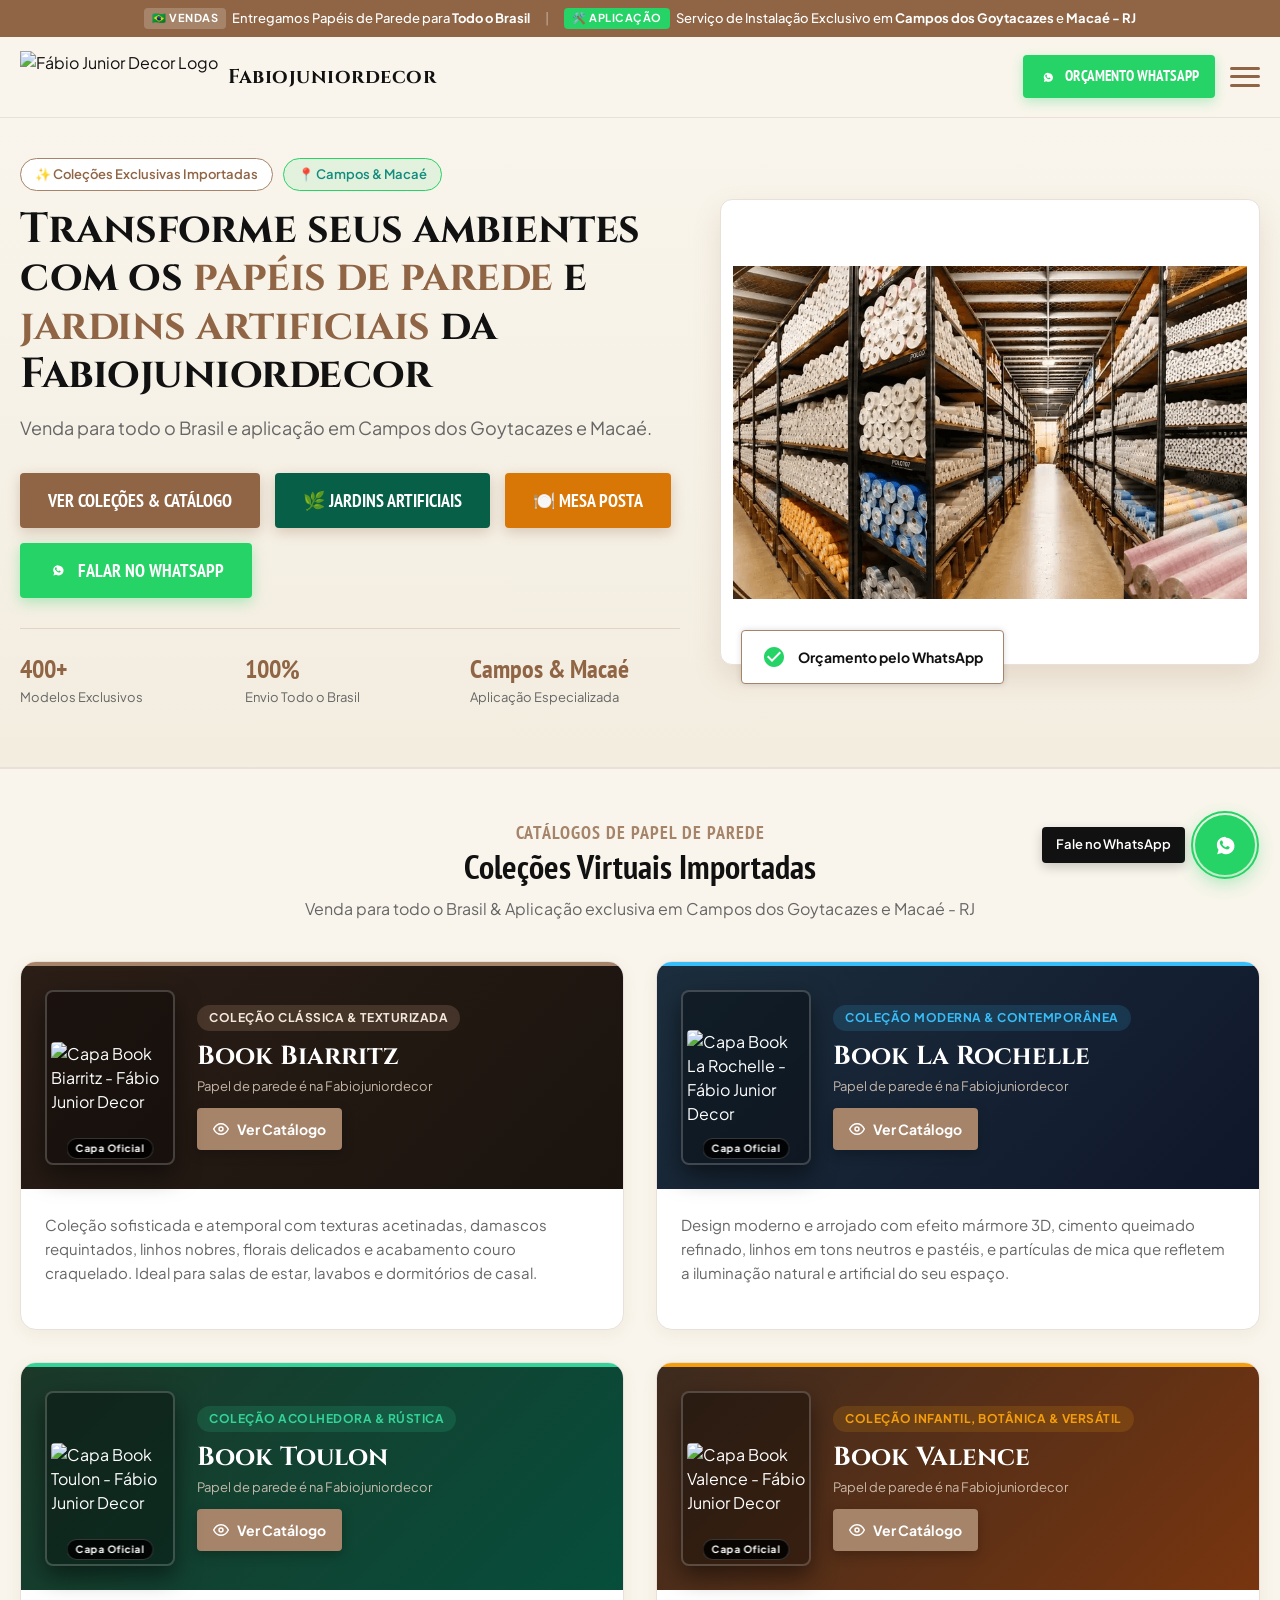
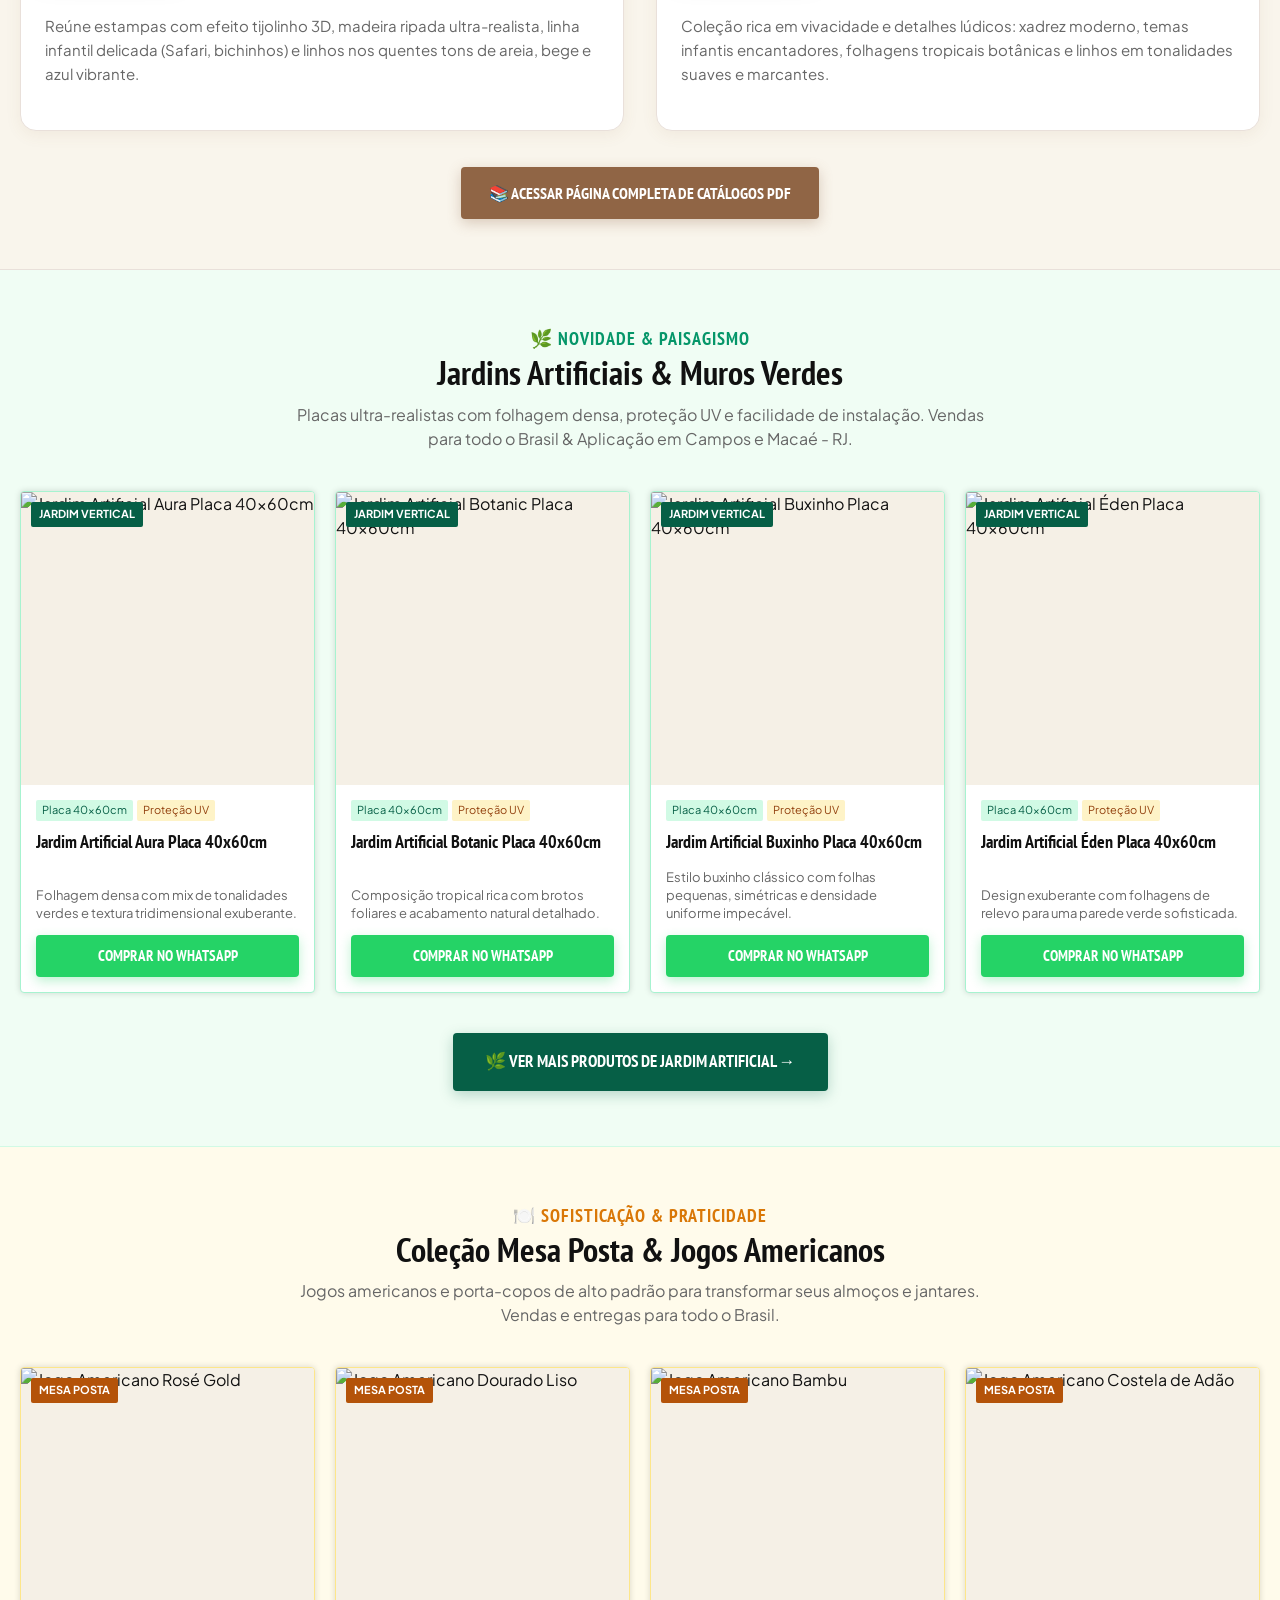
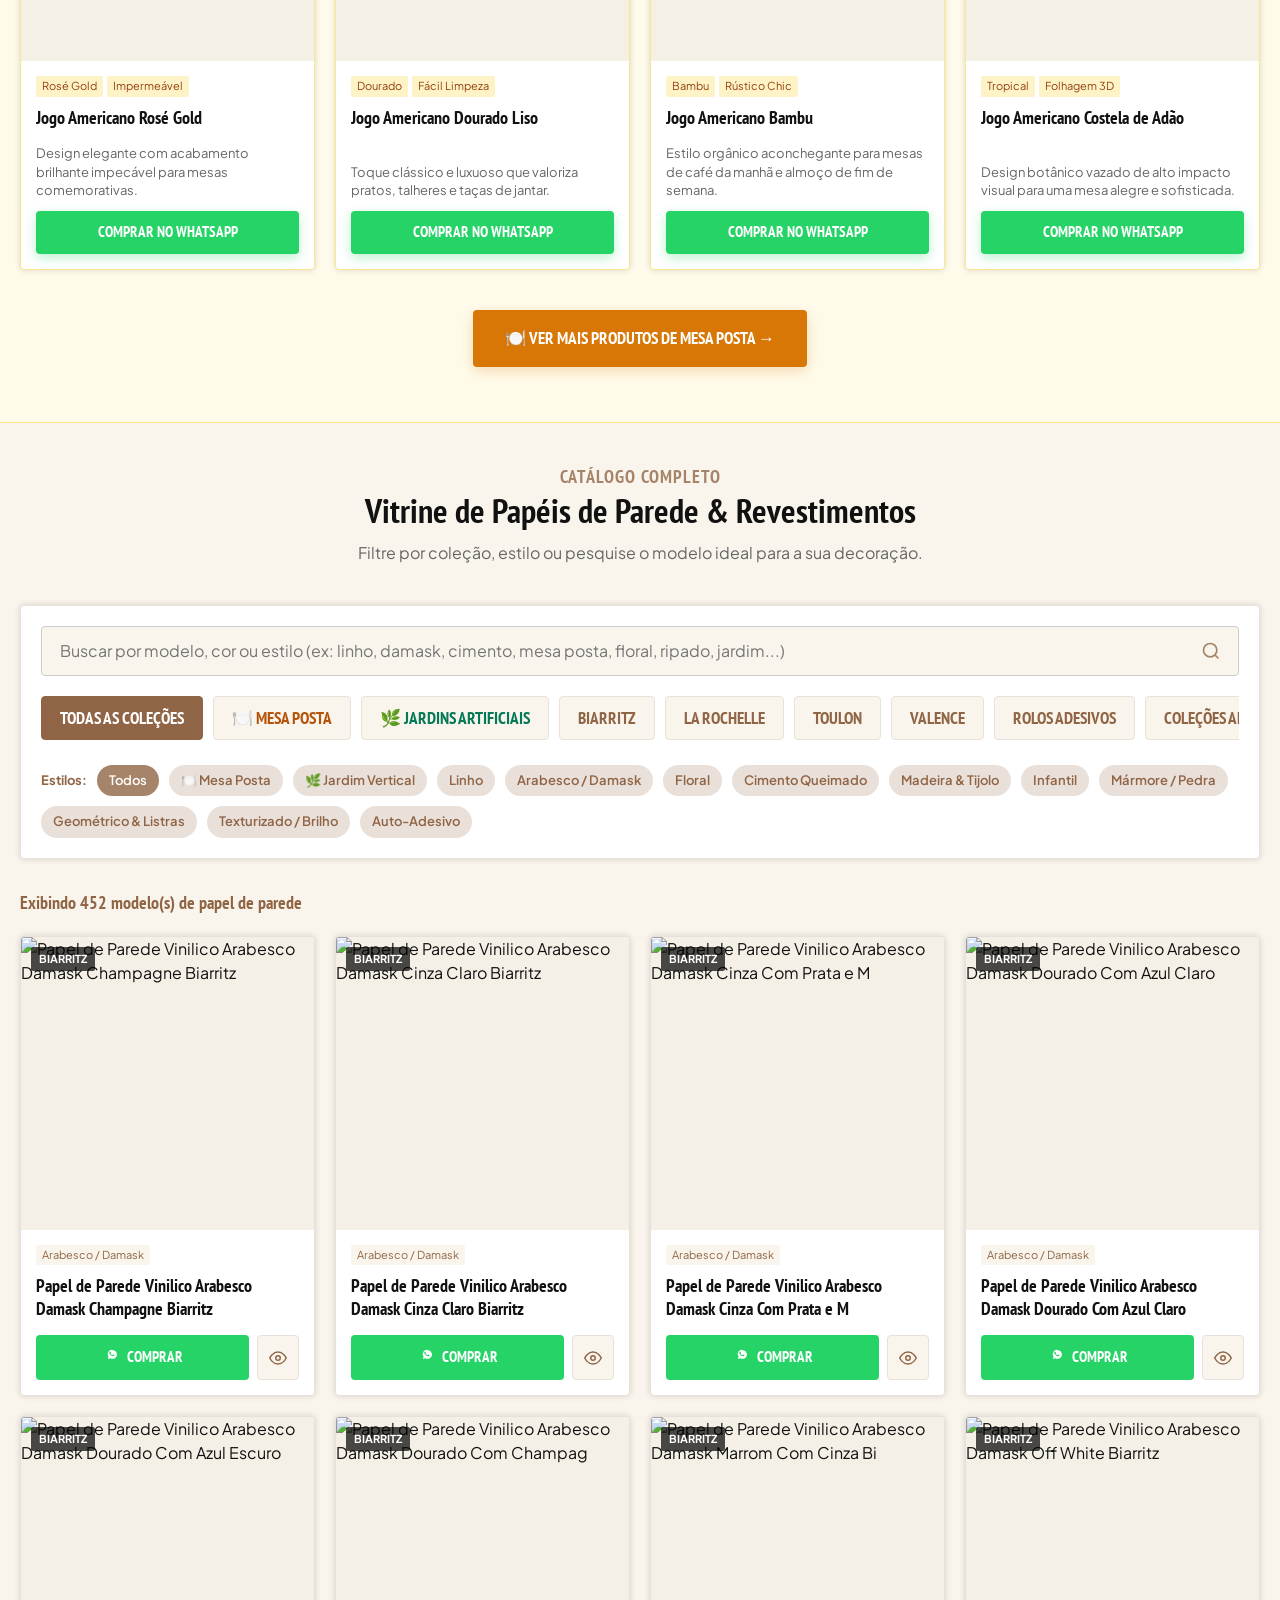
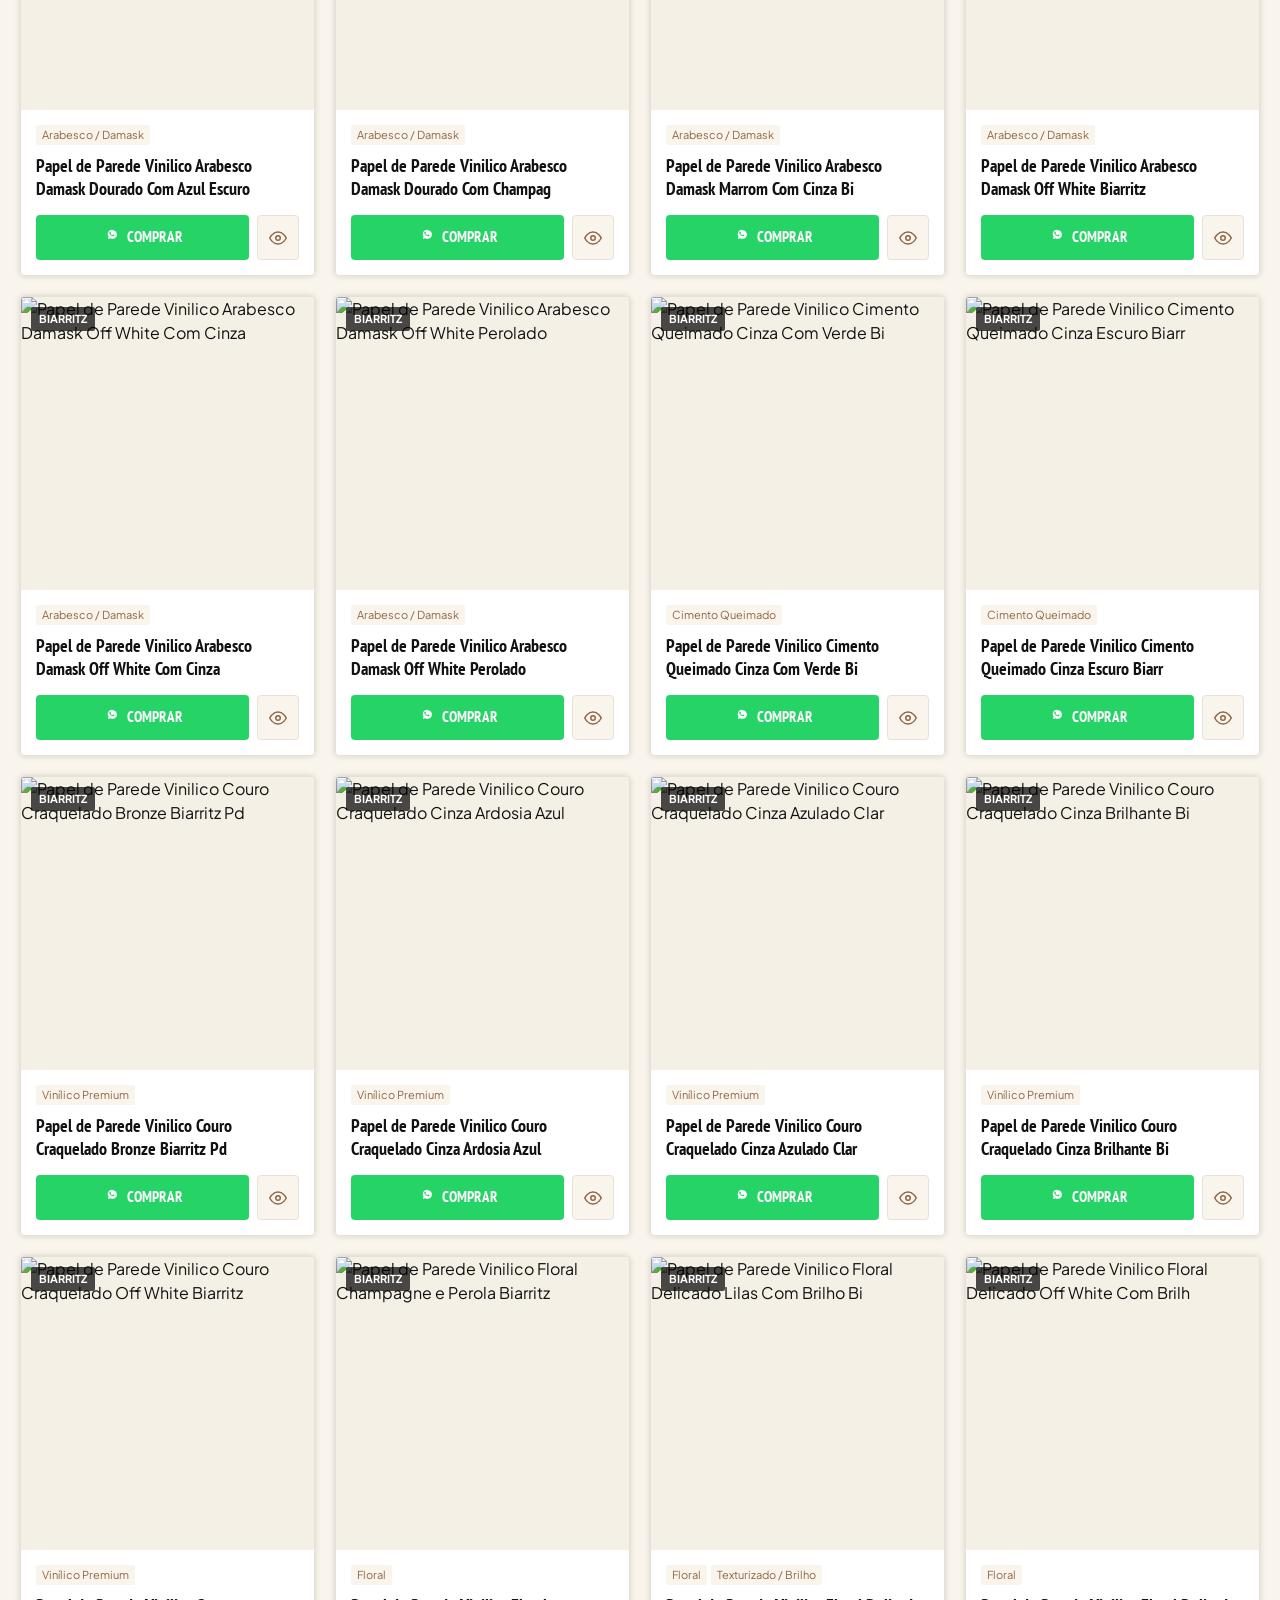
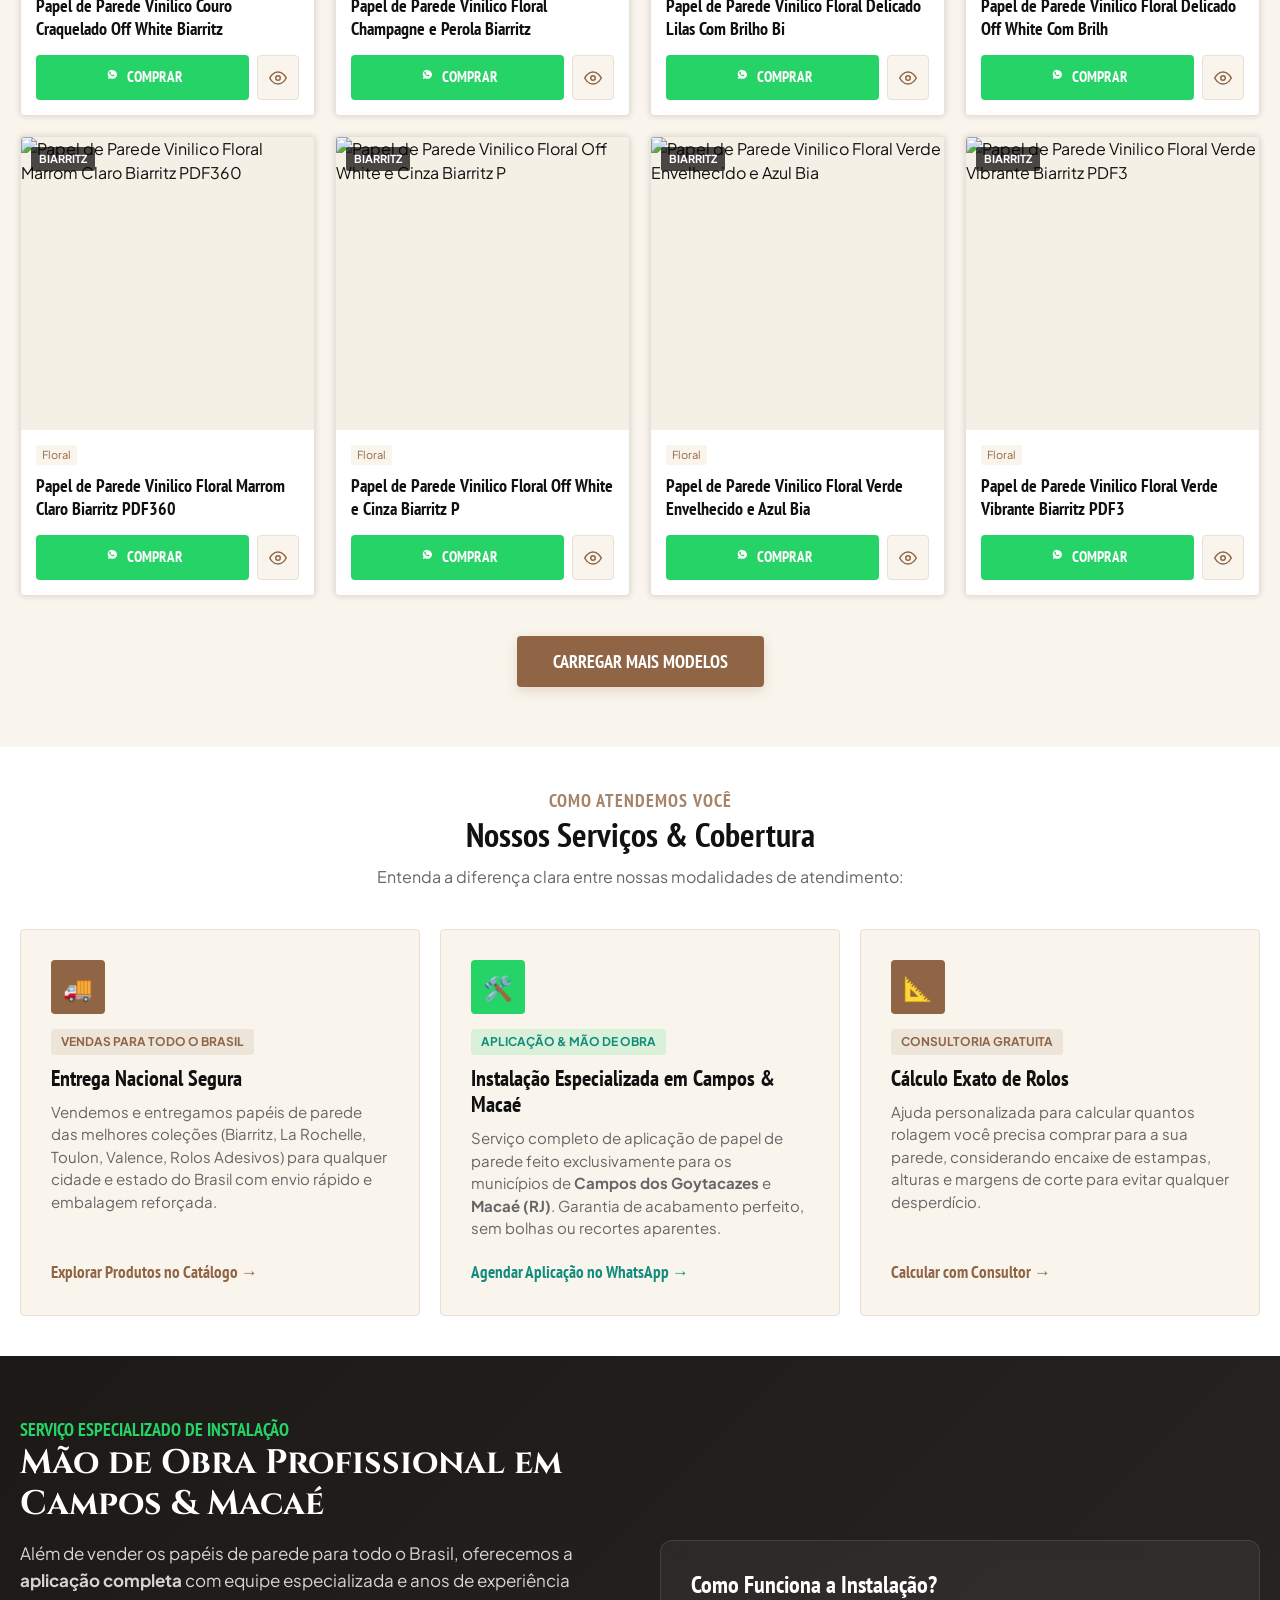
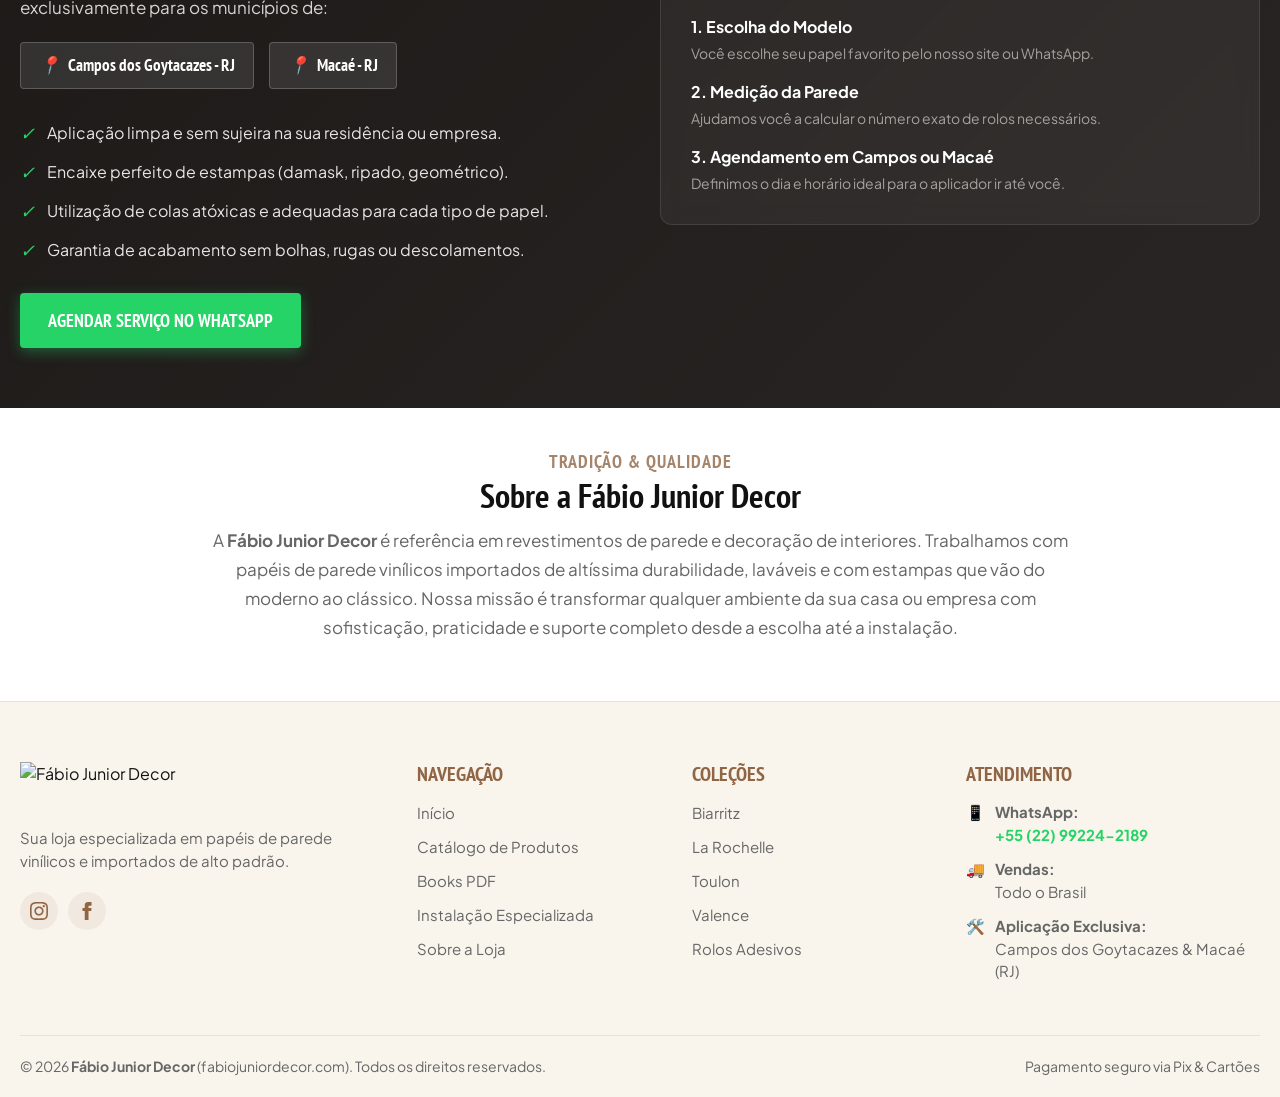
==== commit 38095d1b: "feat: adicionar paginas dedicadas de Jardins Artificiais e Mesa Posta com destaques na home" ====
--- a/index.html
+++ b/index.html
@@ -52,12 +52,15 @@
       <nav>
         <ul class="nav-menu" id="nav-menu">
           <li><a href="#inicio" class="nav-link">Início</a></li>
+          <li><a href="jardim-artificial.html" class="nav-link" style="color: #059669; font-weight: 700;">🌿 Jardins Artificiais</a></li>
+          <li><a href="mesa-posta.html" class="nav-link" style="color: #D97706; font-weight: 700;">🍽️ Mesa Posta</a></li>
           <li><a href="catalogospdf.html" class="nav-link">Catálogos PDF</a></li>
           <li><a href="algumpapeldeparede.html" class="nav-link">Álbum Papel de Parede</a></li>
           <li><a href="#catalogo" class="nav-link">Coleções</a></li>
-          <li><a href="#servicos" class="nav-link">Instalação (RJ)</a></li>
-          <li><a href="#sobre" class="nav-link">Sobre Nós</a></li>
+          <li><a href="#servicos" class="nav-link">Instalação</a></li>
+          <li><a href="#sobre" class="nav-link">Sobre</a></li>
           <li><a href="#contato" class="nav-link">Contato</a></li>
+          <li class="nav-drawer-cta"><a href="https://wa.me/5522992242189?text=Olá,%20gostaria%20de%20falar%20com%20um%20consultor%20da%20Fábio%20Junior%20Decor!" target="_blank" rel="noopener noreferrer" class="btn-whatsapp-header">Orçamento no WhatsApp</a></li>
         </ul>
       </nav>
 
@@ -97,7 +100,7 @@
         </div>
 
         <h1 class="hero-title">
-          Transforme seus ambientes com os <span>papéis de parede</span> da Fabiojuniordecor
+          Transforme seus ambientes com os <span>papéis de parede</span> e <span>jardins artificiais</span> da Fabiojuniordecor
         </h1>
 
         <p class="hero-description">
@@ -108,7 +111,13 @@
           <a href="#catalogo" class="btn-primary">
             Ver Coleções & Catálogo
           </a>
-          <a href="https://wa.me/5522992242189?text=Olá,%20vim%20pelo%20site%20e%20gostaria%20de%20falar%20com%20um%20especialista%20em%20papel%20de%20parede!" target="_blank" rel="noopener noreferrer" class="btn-whatsapp-large">
+          <a href="jardim-artificial.html" class="btn-primary" style="background: #065F46; border-color: #065F46;">
+            🌿 Jardins Artificiais
+          </a>
+          <a href="mesa-posta.html" class="btn-primary" style="background: #D97706; border-color: #D97706;">
+            🍽️ Mesa Posta
+          </a>
+          <a href="https://wa.me/5522992242189?text=Olá,%20vim%20pelo%20site%20e%20gostaria%20de%20falar%20com%20um%20especialista!" target="_blank" rel="noopener noreferrer" class="btn-whatsapp-large">
             <svg width="20" height="20" viewBox="0 0 24 24" fill="currentColor"><path d="M12.031 6.172c-3.181 0-5.767 2.586-5.768 5.766-.001 1.299.426 2.502 1.156 3.473L6.5 18.5l3.185-.928c.937.585 2.039.919 3.226.919 3.181 0 5.767-2.586 5.767-5.766.001-3.18-2.585-5.766-5.647-5.766zm2.84 8.232c-.119.336-.692.646-.957.684-.265.038-.611.139-2.025-.443-1.693-.697-2.77-2.428-2.855-2.541-.085-.113-.687-.914-.687-1.743 0-.829.434-1.238.588-1.407.155-.169.336-.212.448-.212.113 0 .225.002.323.007.104.005.244-.04.381.289.141.339.479 1.168.521 1.253.042.085.07.183.014.296-.056.113-.085.183-.169.282-.085.099-.177.221-.253.297-.085.085-.174.177-.075.347.099.169.44.726.944 1.176.648.577 1.196.756 1.365.841.169.085.268.07.367-.042.099-.113.423-.494.536-.663.113-.169.225-.141.381-.085.155.056.987.465 1.156.549.169.085.282.127.324.197.042.07.042.409-.077.745z"/></svg>
             Falar no WhatsApp
           </a>
@@ -269,12 +278,226 @@
     </div>
   </section>
 
+  <!-- Featured Jardins Artificiais Section -->
+  <section class="catalog-section" id="jardins-artificiais-home" style="padding: 55px 0; background: #F0FDF4; border-bottom: 1px solid #D1FAE5;">
+    <div class="container">
+      <div class="section-header">
+        <span class="section-subtitle" style="color: #059669; font-weight: 700;">🌿 Novidade & Paisagismo</span>
+        <h2 class="section-title">Jardins Artificiais & Muros Verdes</h2>
+        <p class="section-desc">Placas ultra-realistas com folhagem densa, proteção UV e facilidade de instalação. Vendas para todo o Brasil & Aplicação em Campos e Macaé - RJ.</p>
+      </div>
+
+      <!-- Grid of 4 Featured Products -->
+      <div class="products-grid">
+
+        <!-- Product 1: Aura -->
+        <article class="product-card" style="border-color: #A7F3D0;">
+          <div class="product-image-wrap">
+            <span class="product-category-badge" style="background: #065F46;">Jardim Vertical</span>
+            <img src="https://hubfotos.autozapx.com/i/X6d7YLikFw3b" alt="Jardim Artificial Aura Placa 40x60cm" loading="lazy" />
+          </div>
+          <div class="product-body">
+            <div class="product-tags">
+              <span class="product-tag" style="background: #D1FAE5; color: #065F46;">Placa 40x60cm</span>
+              <span class="product-tag" style="background: #FEF3C7; color: #92400E;">Proteção UV</span>
+            </div>
+            <h3 class="product-title">Jardim Artificial Aura Placa 40x60cm</h3>
+            <p style="font-size: 13px; color: var(--color-text-muted); margin-bottom: 12px; line-height: 1.4;">Folhagem densa com mix de tonalidades verdes e textura tridimensional exuberante.</p>
+            <div class="product-actions" style="display: flex; flex-direction: column; gap: 8px; margin-top: auto;">
+              <a href="https://wa.me/5522992242189?text=Olá,%20gostaria%20de%20comprar%20o%20*Jardim%20Artificial%20Aura%20Placa%2040x60cm*!" target="_blank" rel="noopener noreferrer" class="btn-whatsapp-header" style="justify-content: center; text-decoration: none;">
+                Comprar no WhatsApp
+              </a>
+            </div>
+          </div>
+        </article>
+
+        <!-- Product 2: Botanic -->
+        <article class="product-card" style="border-color: #A7F3D0;">
+          <div class="product-image-wrap">
+            <span class="product-category-badge" style="background: #065F46;">Jardim Vertical</span>
+            <img src="https://hubfotos.autozapx.com/i/nBcsSAfFgnJo" alt="Jardim Artificial Botanic Placa 40x60cm" loading="lazy" />
+          </div>
+          <div class="product-body">
+            <div class="product-tags">
+              <span class="product-tag" style="background: #D1FAE5; color: #065F46;">Placa 40x60cm</span>
+              <span class="product-tag" style="background: #FEF3C7; color: #92400E;">Proteção UV</span>
+            </div>
+            <h3 class="product-title">Jardim Artificial Botanic Placa 40x60cm</h3>
+            <p style="font-size: 13px; color: var(--color-text-muted); margin-bottom: 12px; line-height: 1.4;">Composição tropical rica com brotos foliares e acabamento natural detalhado.</p>
+            <div class="product-actions" style="display: flex; flex-direction: column; gap: 8px; margin-top: auto;">
+              <a href="https://wa.me/5522992242189?text=Olá,%20gostaria%20de%20comprar%20o%20*Jardim%20Artificial%20Botanic%20Placa%2040x60cm*!" target="_blank" rel="noopener noreferrer" class="btn-whatsapp-header" style="justify-content: center; text-decoration: none;">
+                Comprar no WhatsApp
+              </a>
+            </div>
+          </div>
+        </article>
+
+        <!-- Product 3: Buxinho -->
+        <article class="product-card" style="border-color: #A7F3D0;">
+          <div class="product-image-wrap">
+            <span class="product-category-badge" style="background: #065F46;">Jardim Vertical</span>
+            <img src="https://hubfotos.autozapx.com/i/BKWJj98AK7wv" alt="Jardim Artificial Buxinho Placa 40x60cm" loading="lazy" />
+          </div>
+          <div class="product-body">
+            <div class="product-tags">
+              <span class="product-tag" style="background: #D1FAE5; color: #065F46;">Placa 40x60cm</span>
+              <span class="product-tag" style="background: #FEF3C7; color: #92400E;">Proteção UV</span>
+            </div>
+            <h3 class="product-title">Jardim Artificial Buxinho Placa 40x60cm</h3>
+            <p style="font-size: 13px; color: var(--color-text-muted); margin-bottom: 12px; line-height: 1.4;">Estilo buxinho clássico com folhas pequenas, simétricas e densidade uniforme impecável.</p>
+            <div class="product-actions" style="display: flex; flex-direction: column; gap: 8px; margin-top: auto;">
+              <a href="https://wa.me/5522992242189?text=Olá,%20gostaria%20de%20comprar%20o%20*Jardim%20Artificial%20Buxinho%20Placa%2040x60cm*!" target="_blank" rel="noopener noreferrer" class="btn-whatsapp-header" style="justify-content: center; text-decoration: none;">
+                Comprar no WhatsApp
+              </a>
+            </div>
+          </div>
+        </article>
+
+        <!-- Product 4: Éden -->
+        <article class="product-card" style="border-color: #A7F3D0;">
+          <div class="product-image-wrap">
+            <span class="product-category-badge" style="background: #065F46;">Jardim Vertical</span>
+            <img src="https://hubfotos.autozapx.com/i/eed0vw6mdTkB" alt="Jardim Artificial Éden Placa 40x60cm" loading="lazy" />
+          </div>
+          <div class="product-body">
+            <div class="product-tags">
+              <span class="product-tag" style="background: #D1FAE5; color: #065F46;">Placa 40x60cm</span>
+              <span class="product-tag" style="background: #FEF3C7; color: #92400E;">Proteção UV</span>
+            </div>
+            <h3 class="product-title">Jardim Artificial Éden Placa 40x60cm</h3>
+            <p style="font-size: 13px; color: var(--color-text-muted); margin-bottom: 12px; line-height: 1.4;">Design exuberante com folhagens de relevo para uma parede verde sofisticada.</p>
+            <div class="product-actions" style="display: flex; flex-direction: column; gap: 8px; margin-top: auto;">
+              <a href="https://wa.me/5522992242189?text=Olá,%20gostaria%20de%20comprar%20o%20*Jardim%20Artificial%20Éden%20Placa%2040x60cm*!" target="_blank" rel="noopener noreferrer" class="btn-whatsapp-header" style="justify-content: center; text-decoration: none;">
+                Comprar no WhatsApp
+              </a>
+            </div>
+          </div>
+        </article>
+
+      </div>
+
+      <!-- Prominent Button to Dedicated Jardins Artificiais Page -->
+      <div style="text-align: center; margin-top: 36px;">
+        <a href="jardim-artificial.html" class="btn-primary" style="display: inline-flex; align-items: center; gap: 10px; font-size: 17px; font-weight: 700; padding: 16px 32px; background: #065F46; border-color: #065F46; color: #FFFFFF; box-shadow: 0 4px 14px rgba(6, 95, 70, 0.25);">
+          🌿 Ver mais produtos de Jardim Artificial &rarr;
+        </a>
+      </div>
+    </div>
+  </section>
+
+  <!-- Featured Mesa Posta Section -->
+  <section class="catalog-section" id="mesa-posta-home" style="padding: 55px 0; background: #FFFBEB; border-bottom: 1px solid #FDE68A;">
+    <div class="container">
+      <div class="section-header">
+        <span class="section-subtitle" style="color: #D97706; font-weight: 700;">🍽️ Sofisticação & Praticidade</span>
+        <h2 class="section-title">Coleção Mesa Posta & Jogos Americanos</h2>
+        <p class="section-desc">Jogos americanos e porta-copos de alto padrão para transformar seus almoços e jantares. Vendas e entregas para todo o Brasil.</p>
+      </div>
+
+      <!-- Grid of 4 Featured Products -->
+      <div class="products-grid">
+
+        <!-- Product 1: Rosé Gold -->
+        <article class="product-card" style="border-color: #FDE68A;">
+          <div class="product-image-wrap">
+            <span class="product-category-badge" style="background: #B45309;">Mesa Posta</span>
+            <img src="https://hubfotos.autozapx.com/i/ed2J0APs83ar" alt="Jogo Americano Rosé Gold" loading="lazy" />
+          </div>
+          <div class="product-body">
+            <div class="product-tags">
+              <span class="product-tag" style="background: #FEF3C7; color: #92400E;">Rosé Gold</span>
+              <span class="product-tag" style="background: #FEF3C7; color: #92400E;">Impermeável</span>
+            </div>
+            <h3 class="product-title">Jogo Americano Rosé Gold</h3>
+            <p style="font-size: 13px; color: var(--color-text-muted); margin-bottom: 12px; line-height: 1.4;">Design elegante com acabamento brilhante impecável para mesas comemorativas.</p>
+            <div class="product-actions" style="display: flex; flex-direction: column; gap: 8px; margin-top: auto;">
+              <a href="https://wa.me/5522992242189?text=Olá,%20gostaria%20de%20comprar%20o%20*Jogo%20Americano%20Rosé%20Gold*!" target="_blank" rel="noopener noreferrer" class="btn-whatsapp-header" style="justify-content: center; text-decoration: none;">
+                Comprar no WhatsApp
+              </a>
+            </div>
+          </div>
+        </article>
+
+        <!-- Product 2: Dourado Liso -->
+        <article class="product-card" style="border-color: #FDE68A;">
+          <div class="product-image-wrap">
+            <span class="product-category-badge" style="background: #B45309;">Mesa Posta</span>
+            <img src="https://hubfotos.autozapx.com/i/1iezrsLQ9xev" alt="Jogo Americano Dourado Liso" loading="lazy" />
+          </div>
+          <div class="product-body">
+            <div class="product-tags">
+              <span class="product-tag" style="background: #FEF3C7; color: #92400E;">Dourado</span>
+              <span class="product-tag" style="background: #FEF3C7; color: #92400E;">Fácil Limpeza</span>
+            </div>
+            <h3 class="product-title">Jogo Americano Dourado Liso</h3>
+            <p style="font-size: 13px; color: var(--color-text-muted); margin-bottom: 12px; line-height: 1.4;">Toque clássico e luxuoso que valoriza pratos, talheres e taças de jantar.</p>
+            <div class="product-actions" style="display: flex; flex-direction: column; gap: 8px; margin-top: auto;">
+              <a href="https://wa.me/5522992242189?text=Olá,%20gostaria%20de%20comprar%20o%20*Jogo%20Americano%20Dourado%20Liso*!" target="_blank" rel="noopener noreferrer" class="btn-whatsapp-header" style="justify-content: center; text-decoration: none;">
+                Comprar no WhatsApp
+              </a>
+            </div>
+          </div>
+        </article>
+
+        <!-- Product 3: Bambu -->
+        <article class="product-card" style="border-color: #FDE68A;">
+          <div class="product-image-wrap">
+            <span class="product-category-badge" style="background: #B45309;">Mesa Posta</span>
+            <img src="https://hubfotos.autozapx.com/i/Y25c0HWo0ZWa" alt="Jogo Americano Bambu" loading="lazy" />
+          </div>
+          <div class="product-body">
+            <div class="product-tags">
+              <span class="product-tag" style="background: #FEF3C7; color: #92400E;">Bambu</span>
+              <span class="product-tag" style="background: #FEF3C7; color: #92400E;">Rústico Chic</span>
+            </div>
+            <h3 class="product-title">Jogo Americano Bambu</h3>
+            <p style="font-size: 13px; color: var(--color-text-muted); margin-bottom: 12px; line-height: 1.4;">Estilo orgânico aconchegante para mesas de café da manhã e almoço de fim de semana.</p>
+            <div class="product-actions" style="display: flex; flex-direction: column; gap: 8px; margin-top: auto;">
+              <a href="https://wa.me/5522992242189?text=Olá,%20gostaria%20de%20comprar%20o%20*Jogo%20Americano%20Bambu*!" target="_blank" rel="noopener noreferrer" class="btn-whatsapp-header" style="justify-content: center; text-decoration: none;">
+                Comprar no WhatsApp
+              </a>
+            </div>
+          </div>
+        </article>
+
+        <!-- Product 4: Costela de Adão -->
+        <article class="product-card" style="border-color: #FDE68A;">
+          <div class="product-image-wrap">
+            <span class="product-category-badge" style="background: #B45309;">Mesa Posta</span>
+            <img src="https://hubfotos.autozapx.com/i/SFl5JT9ttR0s" alt="Jogo Americano Costela de Adão" loading="lazy" />
+          </div>
+          <div class="product-body">
+            <div class="product-tags">
+              <span class="product-tag" style="background: #FEF3C7; color: #92400E;">Tropical</span>
+              <span class="product-tag" style="background: #FEF3C7; color: #92400E;">Folhagem 3D</span>
+            </div>
+            <h3 class="product-title">Jogo Americano Costela de Adão</h3>
+            <p style="font-size: 13px; color: var(--color-text-muted); margin-bottom: 12px; line-height: 1.4;">Design botânico vazado de alto impacto visual para uma mesa alegre e sofisticada.</p>
+            <div class="product-actions" style="display: flex; flex-direction: column; gap: 8px; margin-top: auto;">
+              <a href="https://wa.me/5522992242189?text=Olá,%20gostaria%20de%20comprar%20o%20*Jogo%20Americano%20Costela%20de%20Adão*!" target="_blank" rel="noopener noreferrer" class="btn-whatsapp-header" style="justify-content: center; text-decoration: none;">
+                Comprar no WhatsApp
+              </a>
+            </div>
+          </div>
+        </article>
+
+      </div>
+
+      <!-- Prominent Button to Dedicated Mesa Posta Page -->
+      <div style="text-align: center; margin-top: 36px;">
+        <a href="mesa-posta.html" class="btn-primary" style="display: inline-flex; align-items: center; gap: 10px; font-size: 17px; font-weight: 700; padding: 16px 32px; background: #D97706; border-color: #D97706; color: #FFFFFF; box-shadow: 0 4px 14px rgba(217, 119, 6, 0.25);">
+          🍽️ Ver mais produtos de Mesa Posta &rarr;
+        </a>
+      </div>
+    </div>
+  </section>
+
   <!-- Main Products Vitrine Catalog Section (Right below Catálogos de Papel de Parede) -->
   <section class="catalog-section" id="catalogo">
     <div class="container">
       <div class="section-header">
         <span class="section-subtitle">Catálogo Completo</span>
-        <h2 class="section-title">Vitrine de Papéis de Parede</h2>
+        <h2 class="section-title">Vitrine de Papéis de Parede & Revestimentos</h2>
         <p class="section-desc">Filtre por coleção, estilo ou pesquise o modelo ideal para a sua decoração.</p>
       </div>
 
@@ -282,13 +505,15 @@
       <div class="catalog-filter-bar">
         <!-- Live Search -->
         <div class="filter-search-box">
-          <input type="text" id="catalog-search-input" placeholder="Buscar por modelo, cor ou estilo (ex: linho, damask, cimento, floral, ripado...)" />
+          <input type="text" id="catalog-search-input" placeholder="Buscar por modelo, cor ou estilo (ex: linho, damask, cimento, mesa posta, floral, ripado, jardim...)" />
           <svg width="20" height="20" viewBox="0 0 24 24" fill="none" stroke="var(--color-secondary-1)" stroke-width="2" style="position: absolute; right: 18px; top: 15px;"><circle cx="11" cy="11" r="8"/><line x1="21" y1="21" x2="16.65" y2="16.65"/></svg>
         </div>
 
         <!-- Category Tabs -->
         <div class="category-tabs-wrapper">
           <button type="button" class="category-tab-btn active" data-category="ALL">Todas as Coleções</button>
+          <button type="button" class="category-tab-btn" data-category="Mesa Posta" style="color: #B45309; font-weight: 700;">🍽️ Mesa Posta</button>
+          <button type="button" class="category-tab-btn" data-category="Jardins Artificiais" style="color: #047857; font-weight: 700;">🌿 Jardins Artificiais</button>
           <button type="button" class="category-tab-btn" data-category="Biarritz">Biarritz</button>
           <button type="button" class="category-tab-btn" data-category="La Rochelle">La Rochelle</button>
           <button type="button" class="category-tab-btn" data-category="Toulon">Toulon</button>
@@ -301,6 +526,8 @@
         <div class="tags-filter-wrapper">
           <span style="font-size: 13px; font-weight: 700; color: var(--color-secondary-2);">Estilos:</span>
           <span class="tag-filter-chip active" data-tag="ALL">Todos</span>
+          <span class="tag-filter-chip" data-tag="Mesa Posta">🍽️ Mesa Posta</span>
+          <span class="tag-filter-chip" data-tag="Jardim Vertical">🌿 Jardim Vertical</span>
           <span class="tag-filter-chip" data-tag="Linho">Linho</span>
           <span class="tag-filter-chip" data-tag="Arabesco / Damask">Arabesco / Damask</span>
           <span class="tag-filter-chip" data-tag="Floral">Floral</span>
@@ -607,6 +834,7 @@
   </footer>
 
   <!-- Product Data and Application Scripts -->
+  <script src="js/nav.js"></script>
   <script src="js/products-data.js"></script>
   <script src="js/app.js"></script>
 </body>
--- a/styles.css
+++ b/styles.css
@@ -157,7 +157,7 @@
   padding: 8px var(--space-4);
   text-align: center;
   position: relative;
-  z-index: 101;
+  z-index: 99; /* must stay under the header so the drawer covers it */
 }
 
 .announcement-content {
@@ -182,6 +182,51 @@
   text-transform: uppercase;
   letter-spacing: 0.5px;
   font-weight: 700;
+}
+
+/* Top Announcement Bar (variant with contact on the right) */
+.top-bar {
+  background-color: var(--color-secondary-2);
+  color: #FFFFFF;
+  font-size: 13px;
+  font-weight: 500;
+  position: relative;
+  z-index: 99; /* must stay under the header so the drawer covers it */
+}
+
+.top-bar-container {
+  display: flex;
+  align-items: center;
+  justify-content: space-between;
+  gap: var(--space-3);
+  min-height: 40px;
+  padding-top: 6px;
+  padding-bottom: 6px;
+}
+
+.announcement-text {
+  display: flex;
+  align-items: center;
+  gap: var(--space-2);
+  flex-wrap: wrap;
+  line-height: 1.35;
+}
+
+.announcement-text .divider {
+  opacity: 0.45;
+}
+
+.top-contact a {
+  display: inline-flex;
+  align-items: center;
+  gap: 6px;
+  font-weight: 700;
+  white-space: nowrap;
+  color: #FFFFFF;
+}
+
+.top-contact a:hover {
+  opacity: 0.85;
 }
 
 /* Main Navigation Header */
@@ -200,6 +245,7 @@
   display: flex;
   align-items: center;
   justify-content: space-between;
+  gap: var(--space-4);
   height: 80px;
 }
 
@@ -207,6 +253,7 @@
   display: flex;
   align-items: center;
   gap: var(--space-2);
+  flex-shrink: 0;
 }
 
 .brand-logo img {
@@ -227,19 +274,34 @@
 .nav-menu {
   display: flex;
   align-items: center;
-  gap: var(--space-4);
+  gap: var(--space-2);
   list-style: none;
 }
 
 .nav-link {
+  display: block;
   font-family: var(--font-family-1);
-  font-size: 18px;
+  font-size: 14px;
   font-weight: 700;
   color: var(--color-text-2);
   text-transform: uppercase;
-  letter-spacing: 0.5px;
+  letter-spacing: 0.2px;
+  white-space: nowrap;
   position: relative;
   padding: 6px 0;
+}
+
+/* WhatsApp CTA that only exists inside the mobile drawer */
+.nav-drawer-cta {
+  display: none;
+}
+
+.nav-link.active {
+  color: var(--color-secondary-1);
+}
+
+.nav-link.active::after {
+  width: 100%;
 }
 
 .nav-link::after {
@@ -265,6 +327,7 @@
   display: flex;
   align-items: center;
   gap: var(--space-3);
+  flex-shrink: 0;
 }
 
 .social-links-header {
@@ -296,10 +359,11 @@
   background-color: var(--whatsapp-green);
   color: #FFFFFF;
   font-family: var(--font-family-1);
-  font-size: 17px;
+  font-size: 15px;
   font-weight: 700;
   text-transform: uppercase;
-  padding: 10px 18px;
+  white-space: nowrap;
+  padding: 10px 16px;
   border-radius: var(--radius-2);
   display: inline-flex;
   align-items: center;
@@ -321,7 +385,11 @@
   justify-content: space-between;
   width: 30px;
   height: 20px;
+  padding: 0;
   cursor: pointer;
+  position: relative;
+  z-index: 130; /* stays above the drawer so it can close it */
+  flex-shrink: 0;
 }
 
 .mobile-menu-btn span {
@@ -330,7 +398,40 @@
   height: 3px;
   background-color: var(--color-secondary-2);
   border-radius: 2px;
-  transition: all 0.3s ease;
+  transform-origin: center;
+  transition: transform 0.3s ease, opacity 0.2s ease;
+}
+
+.mobile-menu-btn.is-open span:nth-child(1) {
+  transform: translateY(8.5px) rotate(45deg);
+}
+
+.mobile-menu-btn.is-open span:nth-child(2) {
+  opacity: 0;
+}
+
+.mobile-menu-btn.is-open span:nth-child(3) {
+  transform: translateY(-8.5px) rotate(-45deg);
+}
+
+/* Mobile Drawer Backdrop */
+.nav-backdrop {
+  position: fixed;
+  inset: 0;
+  background: rgba(17, 17, 17, 0.45);
+  backdrop-filter: blur(2px);
+  -webkit-backdrop-filter: blur(2px);
+  opacity: 0;
+  visibility: hidden;
+  transition: opacity 0.3s ease, visibility 0.3s ease;
+  /* Below .main-header (z-index 100): the header creates its own stacking
+     context, so the drawer inside it can never outrank a higher backdrop. */
+  z-index: 90;
+}
+
+.nav-backdrop.active {
+  opacity: 1;
+  visibility: visible;
 }
 
 /* Hero Section */
@@ -1345,6 +1446,15 @@
   color: var(--color-text-muted);
 }
 
+@media (prefers-reduced-motion: reduce) {
+  .nav-menu,
+  .nav-menu.active-mobile,
+  .nav-backdrop,
+  .mobile-menu-btn span {
+    transition-duration: 0.01ms;
+  }
+}
+
 /* Media Queries (Responsive Breakpoints) */
 @media (max-width: 1024px) {
   .hero-grid {
@@ -1358,15 +1468,105 @@
   }
 }
 
-@media (max-width: 768px) {
-  .nav-menu {
-    display: none; /* Handled via mobile drawer in JS */
-  }
+/* Header: drop the social icons before the nav starts to crowd */
+@media (max-width: 1400px) {
+  .social-links-header {
+    display: none;
+  }
+}
+
+/* Header: below this the nav collapses into the side drawer */
+@media (max-width: 1320px) {
+  /* backdrop-filter turns the header into a containing block for fixed
+     children, which would trap the drawer inside it. The glass background is
+     already 94% opaque, so dropping the blur here costs nothing visually. */
+  .main-header {
+    backdrop-filter: none;
+    -webkit-backdrop-filter: none;
+    background: var(--color-primary);
+  }
+
   .mobile-menu-btn {
     display: flex;
   }
-  .social-links-header {
+
+  .nav-menu {
+    position: fixed;
+    top: 0;
+    right: 0;
+    height: 100vh;
+    height: 100dvh;
+    width: min(340px, 84vw);
+    flex-direction: column;
+    align-items: stretch;
+    justify-content: flex-start;
+    gap: 0;
+    padding: 104px var(--space-4) var(--space-5);
+    background: var(--color-surface-2);
+    border-left: 1px solid var(--border-color);
+    box-shadow: var(--shadow-drawer);
+    overflow-y: auto;
+    overscroll-behavior: contain;
+    transform: translateX(100%);
+    visibility: hidden;
+    /* visibility flips instantly on open and only after the slide-out on close */
+    transition: transform 0.32s cubic-bezier(0.4, 0, 0.2, 1), visibility 0s linear 0.32s;
+    z-index: 120;
+  }
+
+  .nav-menu.active-mobile {
+    transform: translateX(0);
+    visibility: visible;
+    transition: transform 0.32s cubic-bezier(0.4, 0, 0.2, 1), visibility 0s;
+  }
+
+  .nav-menu li {
+    border-bottom: 1px solid var(--border-light);
+  }
+
+  .nav-menu li:last-child {
+    border-bottom: none;
+  }
+
+  .nav-drawer-cta {
+    display: block;
+    border-bottom: none;
+  }
+
+  .nav-link {
+    font-size: 17px;
+    padding: 16px 2px;
+    white-space: normal;
+  }
+
+  .nav-link::after {
     display: none;
+  }
+
+  .nav-menu .btn-whatsapp-header {
+    justify-content: center;
+    width: 100%;
+    margin-top: var(--space-4);
+    padding: 14px 16px;
+    font-size: 16px;
+  }
+}
+
+@media (max-width: 1024px) {
+  /* Keep the top bar to a single line instead of letting it wrap */
+  .top-bar {
+    font-size: 12px;
+  }
+  .announcement-text .divider,
+  .announcement-text span:last-child {
+    display: none;
+  }
+}
+
+@media (max-width: 768px) {
+  .top-bar-container {
+    justify-content: center;
+    text-align: center;
   }
   .product-detail-grid {
     grid-template-columns: 1fr;
@@ -1383,6 +1583,23 @@
 @media (max-width: 576px) {
   .brand-logo-text {
     font-size: 16px;
+  }
+  .brand-logo img {
+    height: 44px;
+  }
+  .header-container {
+    height: 68px;
+  }
+  /* Keep only the phone on the top bar so it never becomes a wall of text */
+  .announcement-text {
+    display: none;
+  }
+  /* The floating WhatsApp widget already covers the CTA on small screens */
+  .header-actions .btn-whatsapp-header {
+    display: none;
+  }
+  .nav-menu {
+    padding-top: 92px;
   }
 }
 
@@ -2204,3 +2421,259 @@
   color: var(--color-text-muted);
 }
 
+/* ==========================================================================
+   Mesa Posta Hero Section & Interactive Styling
+   ========================================================================== */
+.mesa-hero-section {
+  position: relative;
+  padding: 60px 0 70px 0;
+  background: linear-gradient(135deg, #1C0F0A 0%, #3B1608 40%, #78350F 85%, #181411 100%);
+  background-image: 
+    radial-gradient(circle at 85% 20%, rgba(245, 158, 11, 0.2), transparent 45%),
+    radial-gradient(circle at 15% 85%, rgba(217, 119, 6, 0.15), transparent 45%);
+  border-bottom: 2px solid #D97706;
+  overflow: hidden;
+  color: #FFFFFF;
+}
+
+.mesa-hero-grid {
+  display: grid;
+  grid-template-columns: 1.25fr 0.75fr;
+  gap: 40px;
+  align-items: center;
+}
+
+@media (max-width: 992px) {
+  .mesa-hero-grid {
+    grid-template-columns: 1fr;
+    gap: 32px;
+  }
+}
+
+.mesa-breadcrumb {
+  display: inline-flex;
+  align-items: center;
+  gap: 8px;
+  font-size: 14px;
+  color: rgba(255, 255, 255, 0.8);
+  background: rgba(255, 255, 255, 0.08);
+  backdrop-filter: blur(10px);
+  padding: 6px 16px;
+  border-radius: 30px;
+  border: 1px solid rgba(255, 255, 255, 0.15);
+  margin-bottom: 20px;
+}
+
+.mesa-breadcrumb a {
+  color: #FBBF24;
+  text-decoration: none;
+  font-weight: 600;
+  transition: color 0.2s ease;
+}
+
+.mesa-breadcrumb a:hover {
+  color: #FFFFFF;
+  text-decoration: underline;
+}
+
+.mesa-hero-badge {
+  display: inline-flex;
+  align-items: center;
+  gap: 10px;
+  background: rgba(245, 158, 11, 0.18);
+  border: 1px solid rgba(251, 191, 36, 0.45);
+  backdrop-filter: blur(10px);
+  padding: 8px 18px;
+  border-radius: 30px;
+  font-size: 14px;
+  font-weight: 700;
+  color: #FBBF24;
+  margin-bottom: 18px;
+  box-shadow: 0 4px 20px rgba(245, 158, 11, 0.2);
+}
+
+.mesa-hero-title {
+  font-family: var(--font-family-heading);
+  font-size: 42px;
+  font-weight: 700;
+  line-height: 1.15;
+  color: #FFFFFF;
+  margin-bottom: 18px;
+  letter-spacing: -0.5px;
+}
+
+@media (max-width: 576px) {
+  .mesa-hero-title {
+    font-size: 32px;
+  }
+}
+
+.mesa-hero-title span {
+  background: linear-gradient(90deg, #FBBF24 0%, #F59E0B 100%);
+  -webkit-background-clip: text;
+  -webkit-text-fill-color: transparent;
+}
+
+.mesa-hero-subtitle {
+  font-size: 18px;
+  color: rgba(255, 255, 255, 0.88);
+  line-height: 1.6;
+  margin-bottom: 30px;
+  max-width: 650px;
+  font-weight: 400;
+}
+
+.mesa-hero-ctas {
+  display: flex;
+  gap: 14px;
+  flex-wrap: wrap;
+  align-items: center;
+  margin-bottom: 36px;
+}
+
+.btn-hero-primary {
+  display: inline-flex;
+  align-items: center;
+  gap: 10px;
+  background: linear-gradient(135deg, #F59E0B 0%, #D97706 100%);
+  color: #FFFFFF;
+  font-weight: 700;
+  font-size: 16px;
+  padding: 14px 28px;
+  border-radius: 30px;
+  text-decoration: none;
+  border: none;
+  box-shadow: 0 6px 20px rgba(217, 119, 6, 0.35);
+  transition: all 0.3s ease;
+}
+
+.btn-hero-primary:hover {
+  transform: translateY(-3px);
+  box-shadow: 0 10px 28px rgba(217, 119, 6, 0.5);
+  background: linear-gradient(135deg, #FBBF24 0%, #D97706 100%);
+  color: #FFFFFF;
+}
+
+.btn-hero-whatsapp {
+  display: inline-flex;
+  align-items: center;
+  gap: 10px;
+  background: #25D366;
+  color: #FFFFFF;
+  font-weight: 700;
+  font-size: 16px;
+  padding: 14px 28px;
+  border-radius: 30px;
+  text-decoration: none;
+  box-shadow: 0 6px 20px rgba(37, 211, 102, 0.3);
+  transition: all 0.3s ease;
+}
+
+.btn-hero-whatsapp:hover {
+  transform: translateY(-3px);
+  box-shadow: 0 10px 28px rgba(37, 211, 102, 0.45);
+  background: #20BA5A;
+  color: #FFFFFF;
+}
+
+.mesa-hero-metrics {
+  display: flex;
+  gap: 28px;
+  flex-wrap: wrap;
+  padding-top: 24px;
+  border-top: 1px solid rgba(255, 255, 255, 0.12);
+}
+
+.mesa-metric-item {
+  display: flex;
+  align-items: center;
+  gap: 12px;
+}
+
+.mesa-metric-icon {
+  width: 44px;
+  height: 44px;
+  border-radius: 50%;
+  background: rgba(245, 158, 11, 0.18);
+  border: 1px solid rgba(245, 158, 11, 0.35);
+  display: flex;
+  align-items: center;
+  justify-content: center;
+  font-size: 20px;
+  flex-shrink: 0;
+}
+
+.mesa-metric-text strong {
+  display: block;
+  font-size: 15px;
+  color: #FFFFFF;
+}
+
+.mesa-metric-text span {
+  font-size: 13px;
+  color: rgba(255, 255, 255, 0.75);
+}
+
+/* Floating Visual Cards Showcase on Hero Right */
+.mesa-hero-showcase {
+  display: grid;
+  grid-template-columns: 1fr 1fr;
+  gap: 16px;
+}
+
+.mesa-hero-card {
+  position: relative;
+  background: rgba(255, 255, 255, 0.07);
+  backdrop-filter: blur(14px);
+  border: 1px solid rgba(255, 255, 255, 0.18);
+  border-radius: 16px;
+  overflow: hidden;
+  box-shadow: 0 12px 32px rgba(0, 0, 0, 0.35);
+  transition: transform 0.4s ease, border-color 0.4s ease;
+  text-decoration: none;
+  display: block;
+}
+
+.mesa-hero-card:hover {
+  transform: translateY(-8px) scale(1.02);
+  border-color: rgba(251, 191, 36, 0.6);
+}
+
+.mesa-hero-card img {
+  width: 100%;
+  height: 190px;
+  object-fit: cover;
+  display: block;
+  transition: transform 0.4s ease;
+}
+
+.mesa-hero-card:hover img {
+  transform: scale(1.06);
+}
+
+.mesa-hero-card-body {
+  padding: 14px;
+  background: rgba(0, 0, 0, 0.4);
+}
+
+.mesa-hero-card-title {
+  font-size: 14px;
+  font-weight: 700;
+  color: #FFFFFF;
+  margin-bottom: 4px;
+  white-space: nowrap;
+  overflow: hidden;
+  text-overflow: ellipsis;
+}
+
+.mesa-hero-card-badge {
+  display: inline-block;
+  font-size: 11px;
+  font-weight: 700;
+  padding: 3px 8px;
+  border-radius: 12px;
+  background: rgba(245, 158, 11, 0.25);
+  color: #FBBF24;
+}
+
+
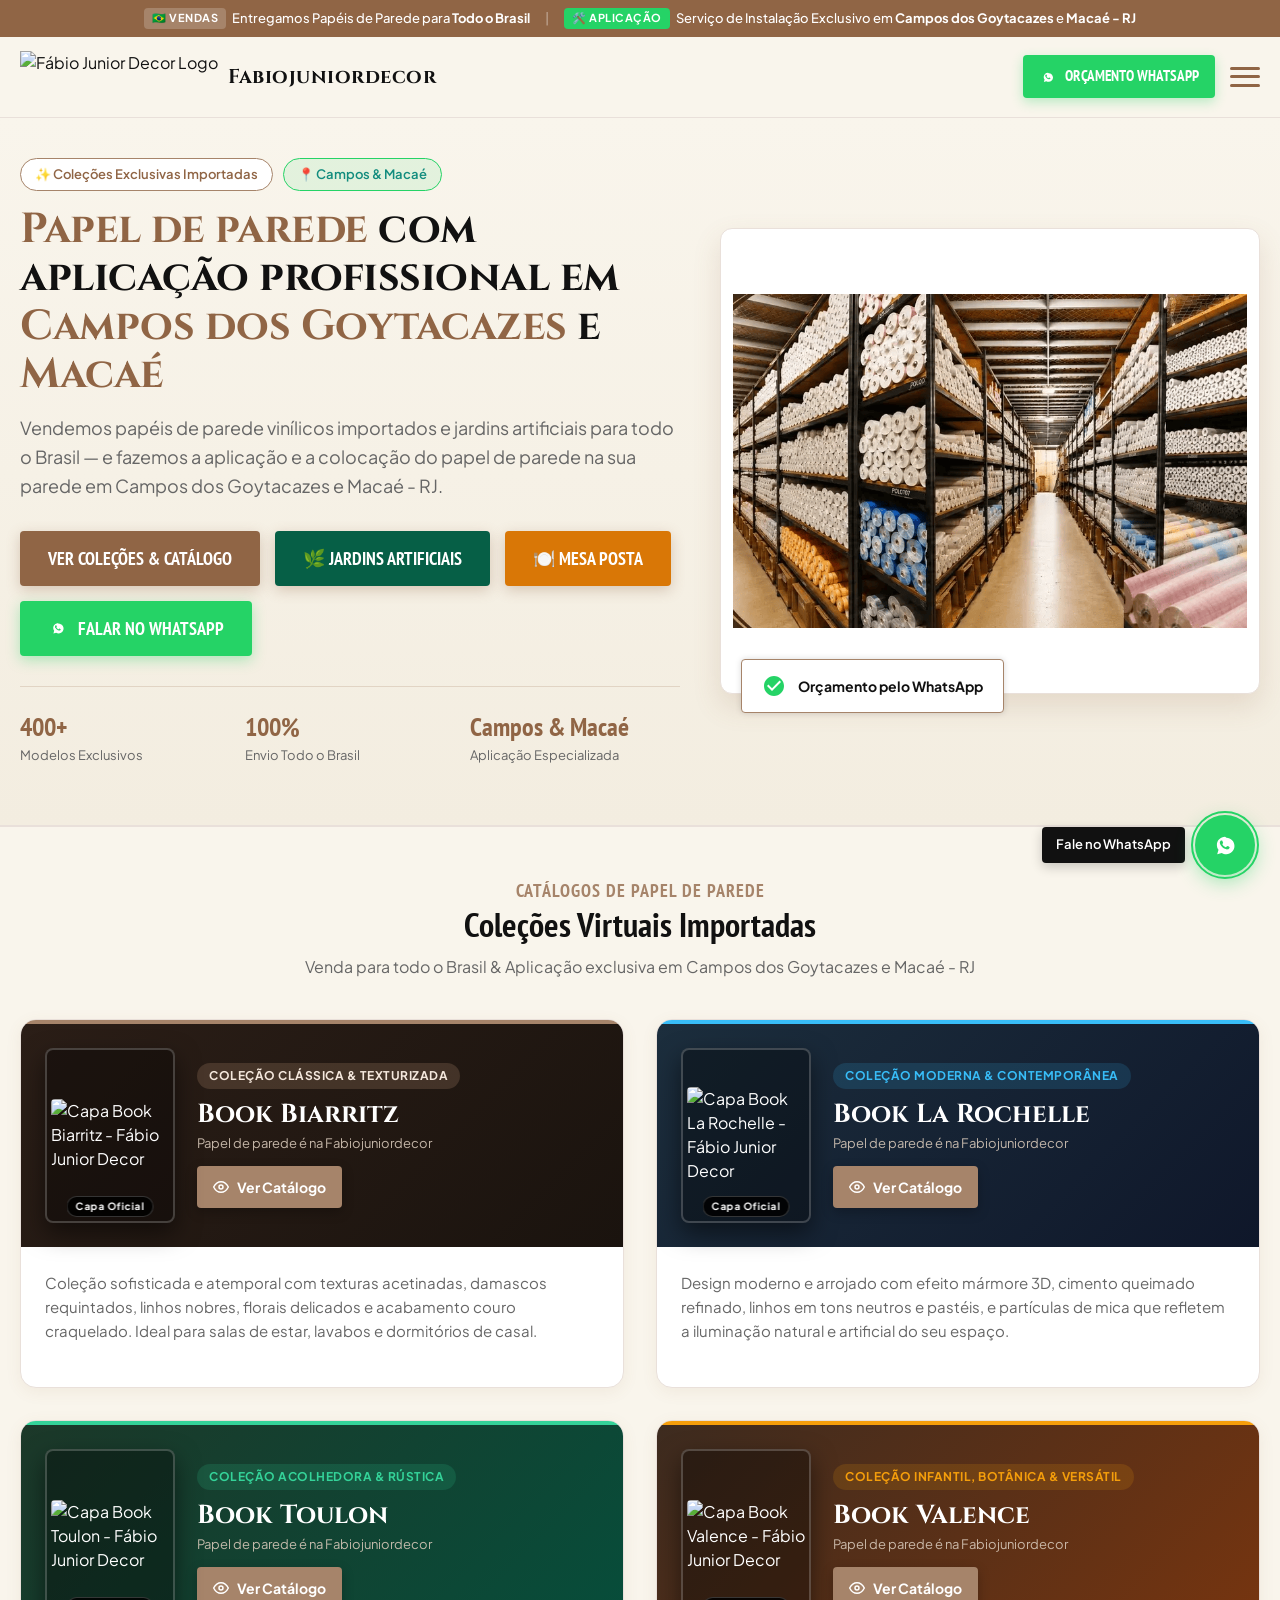
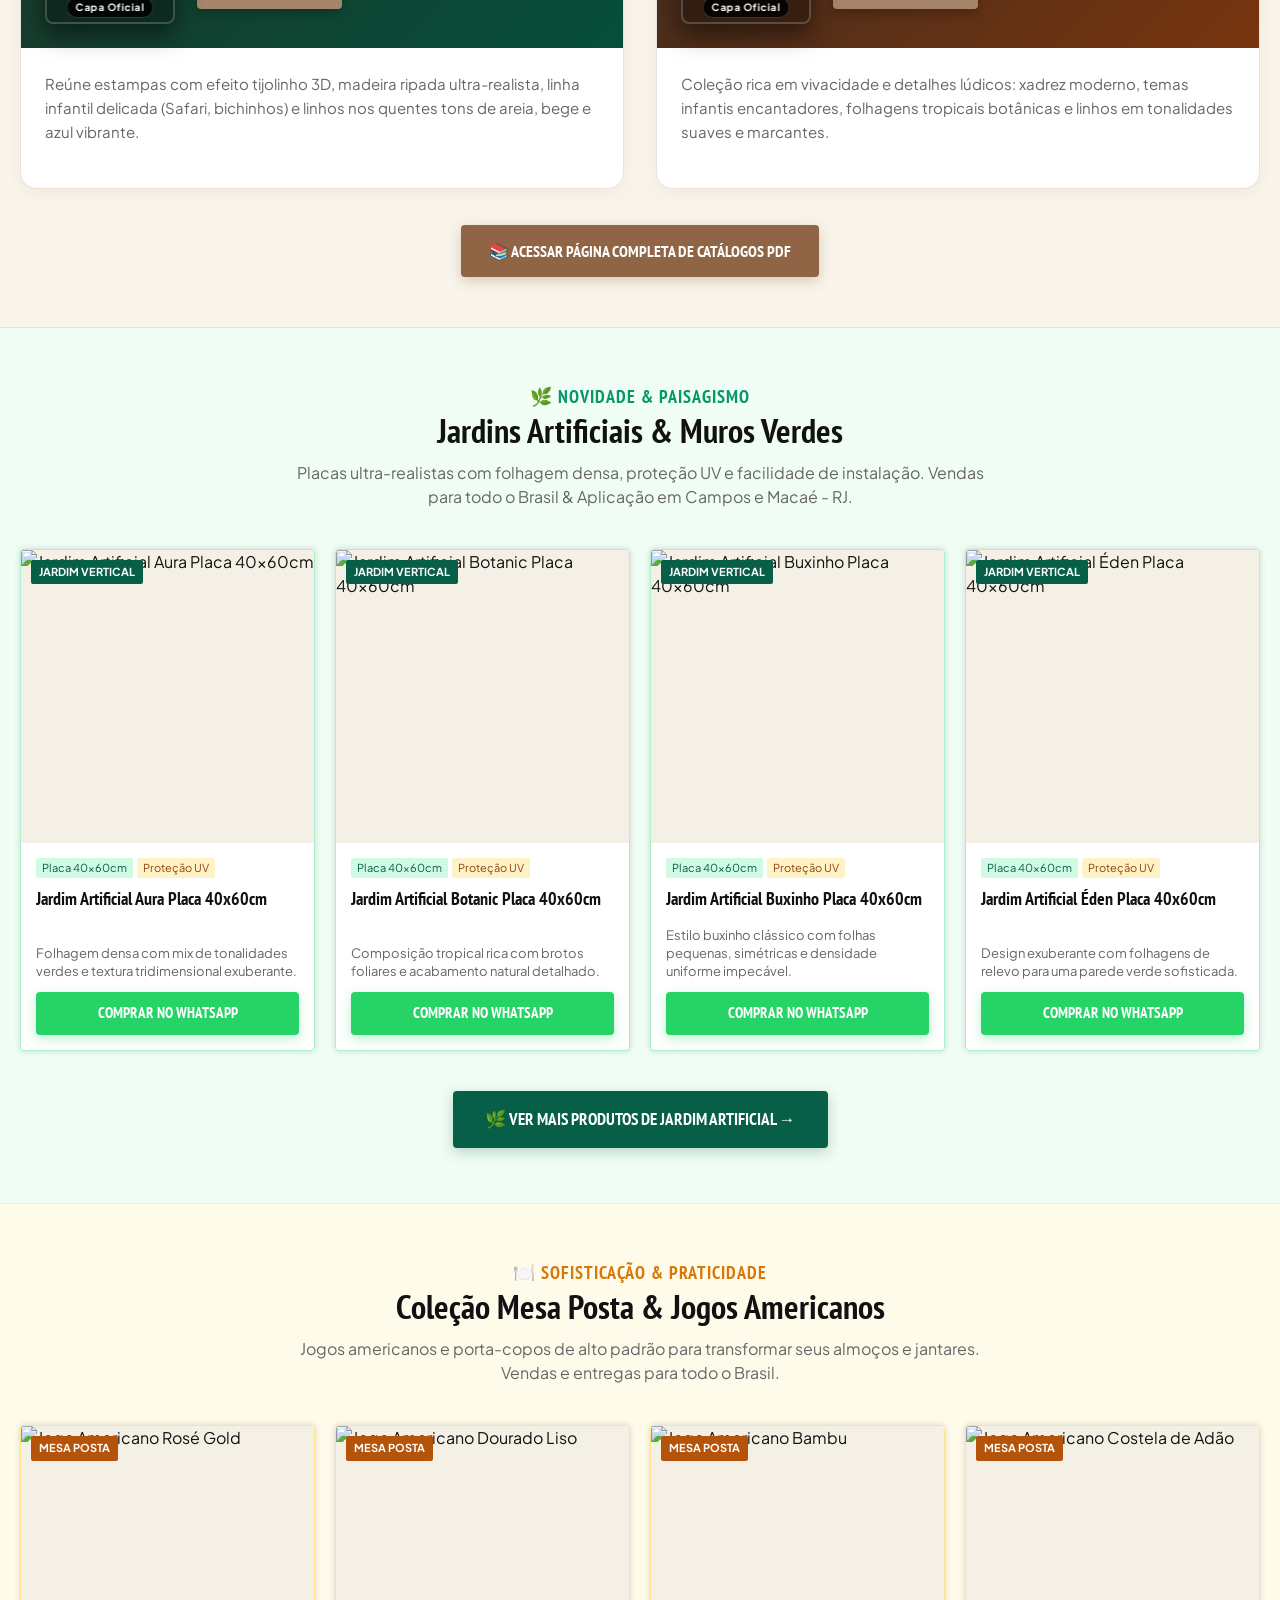
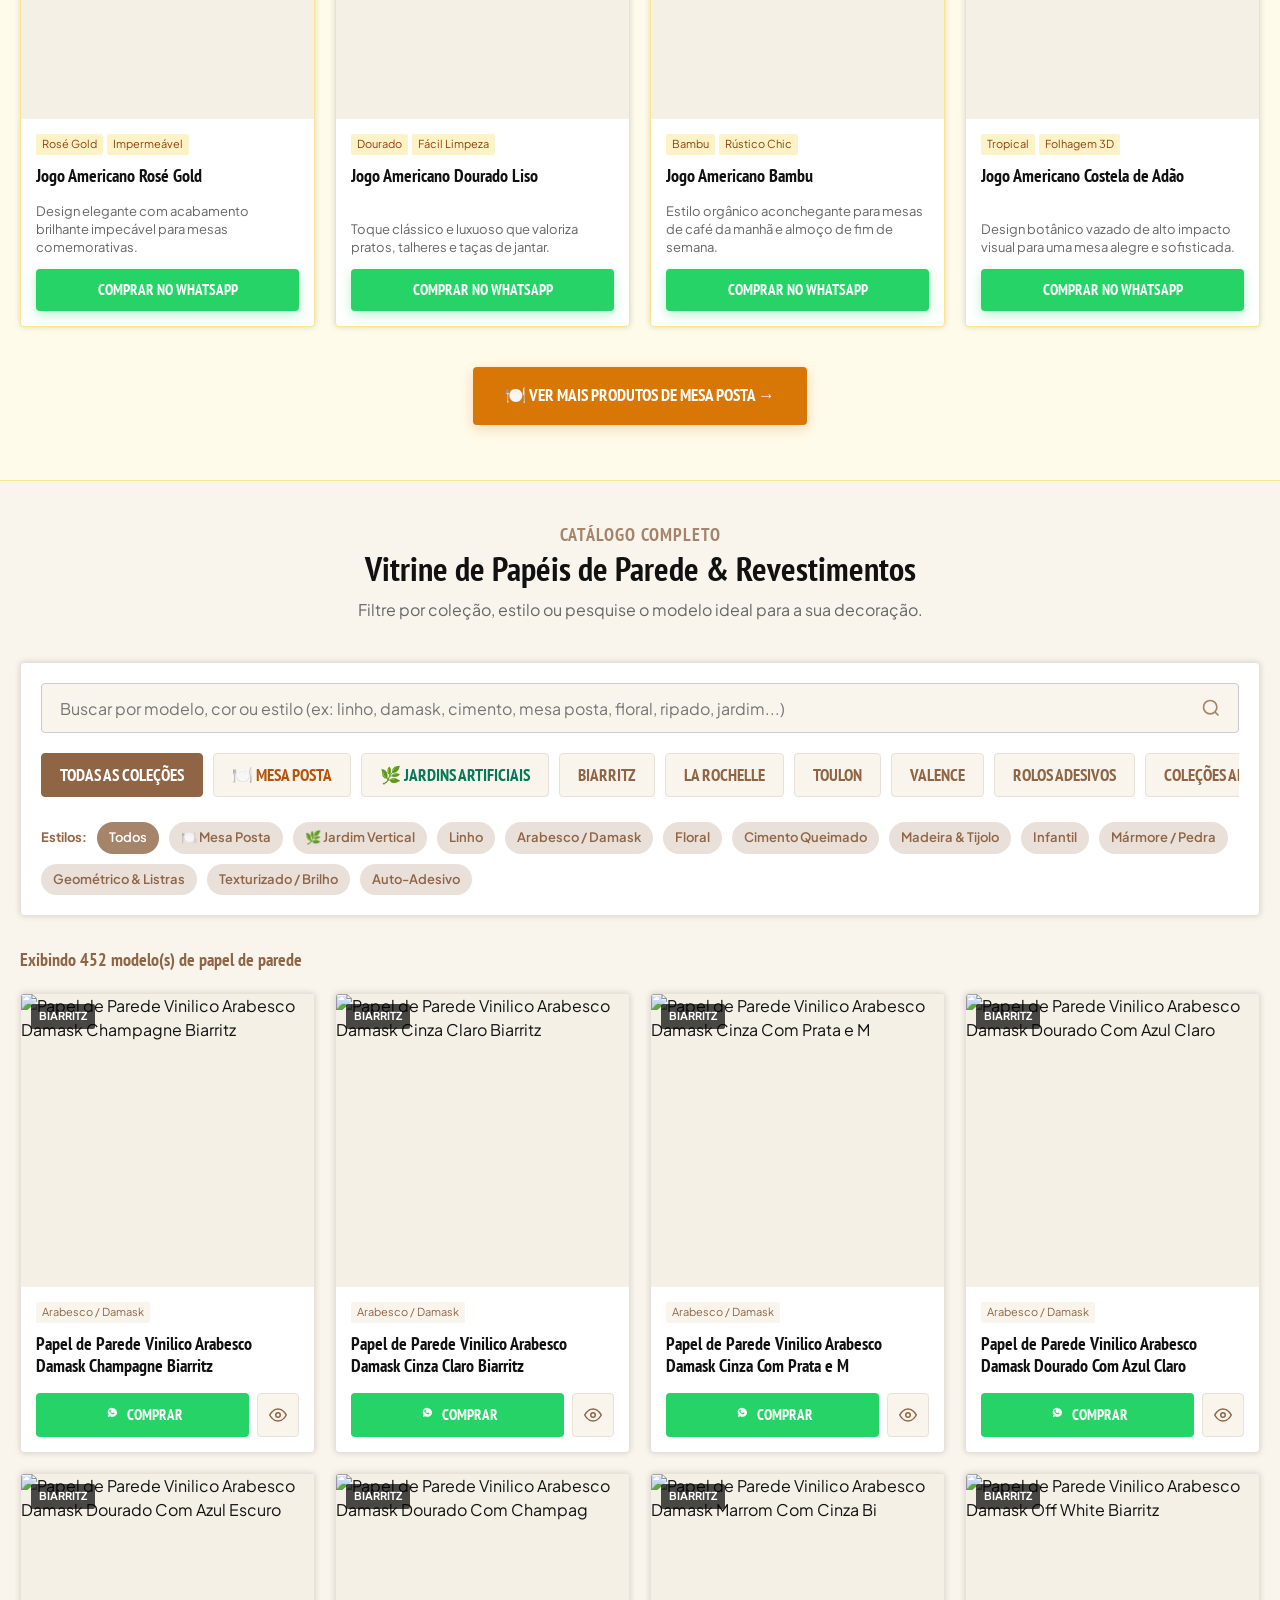
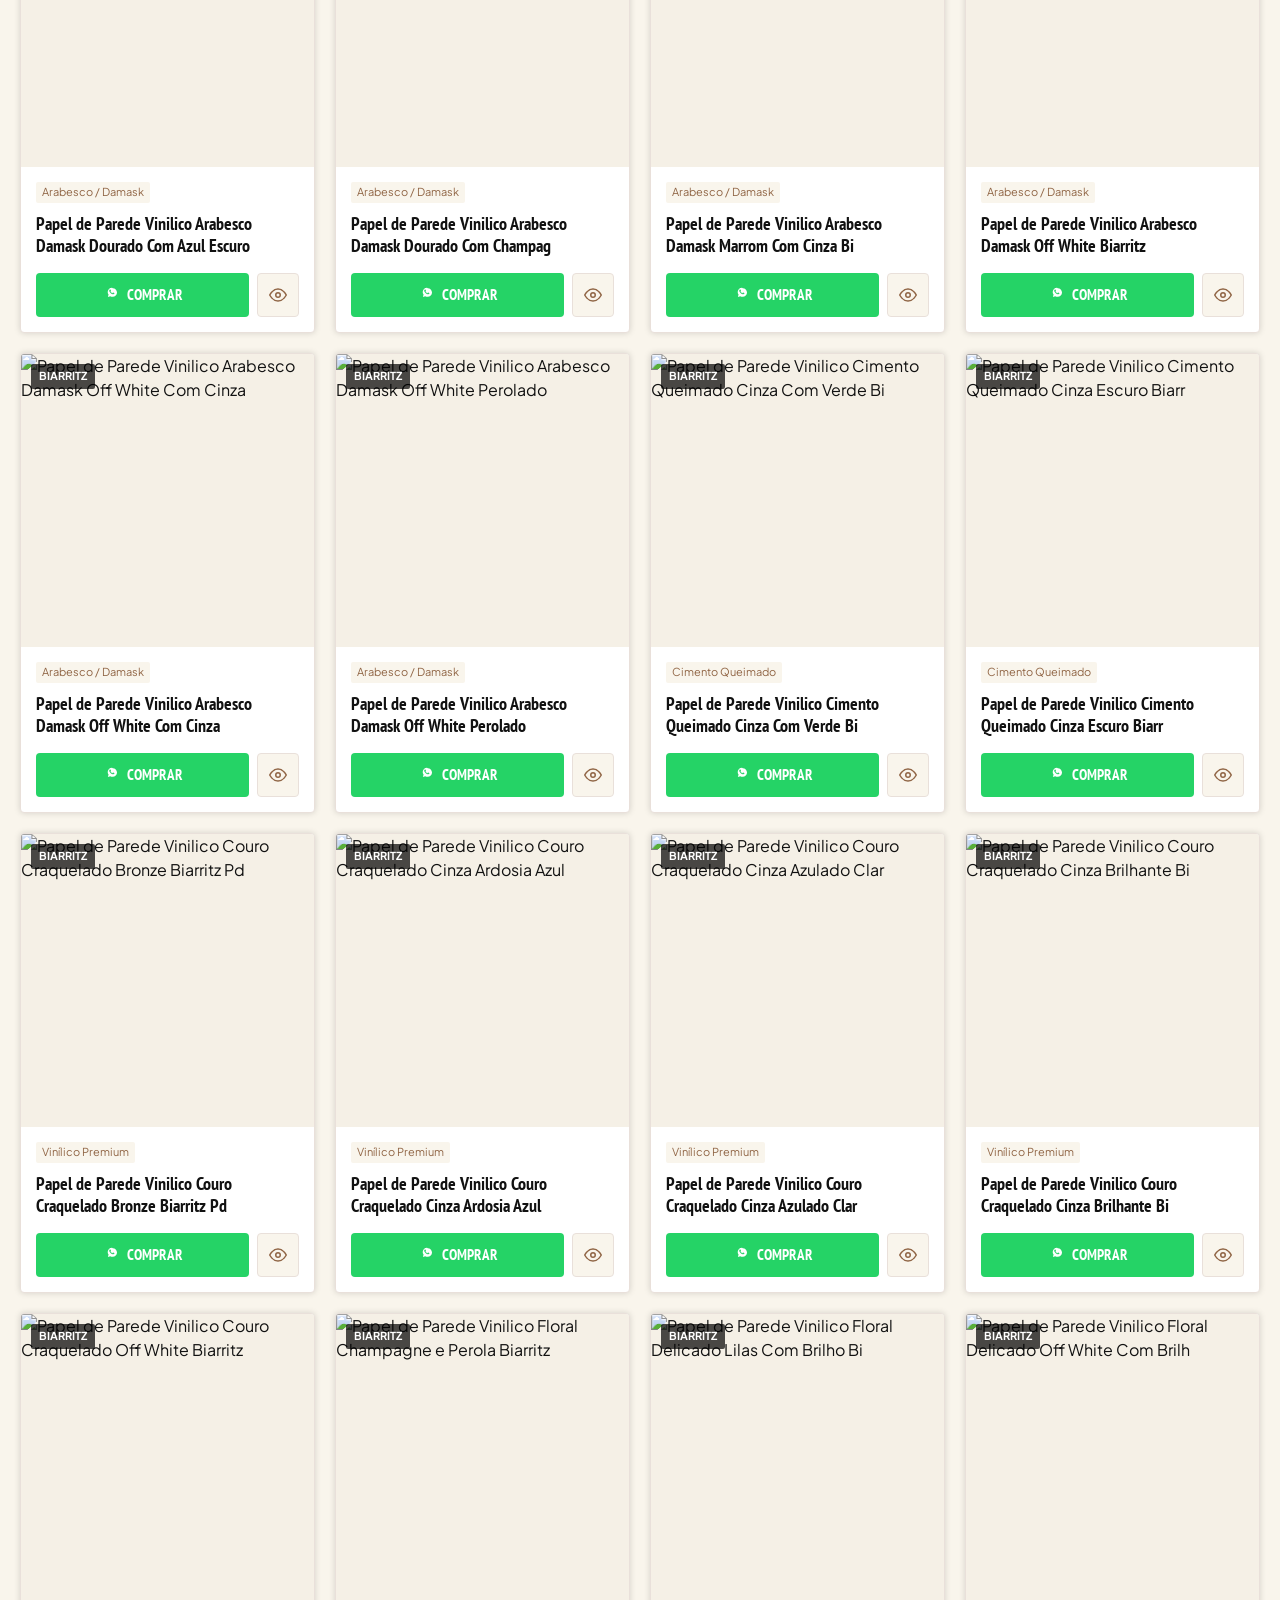
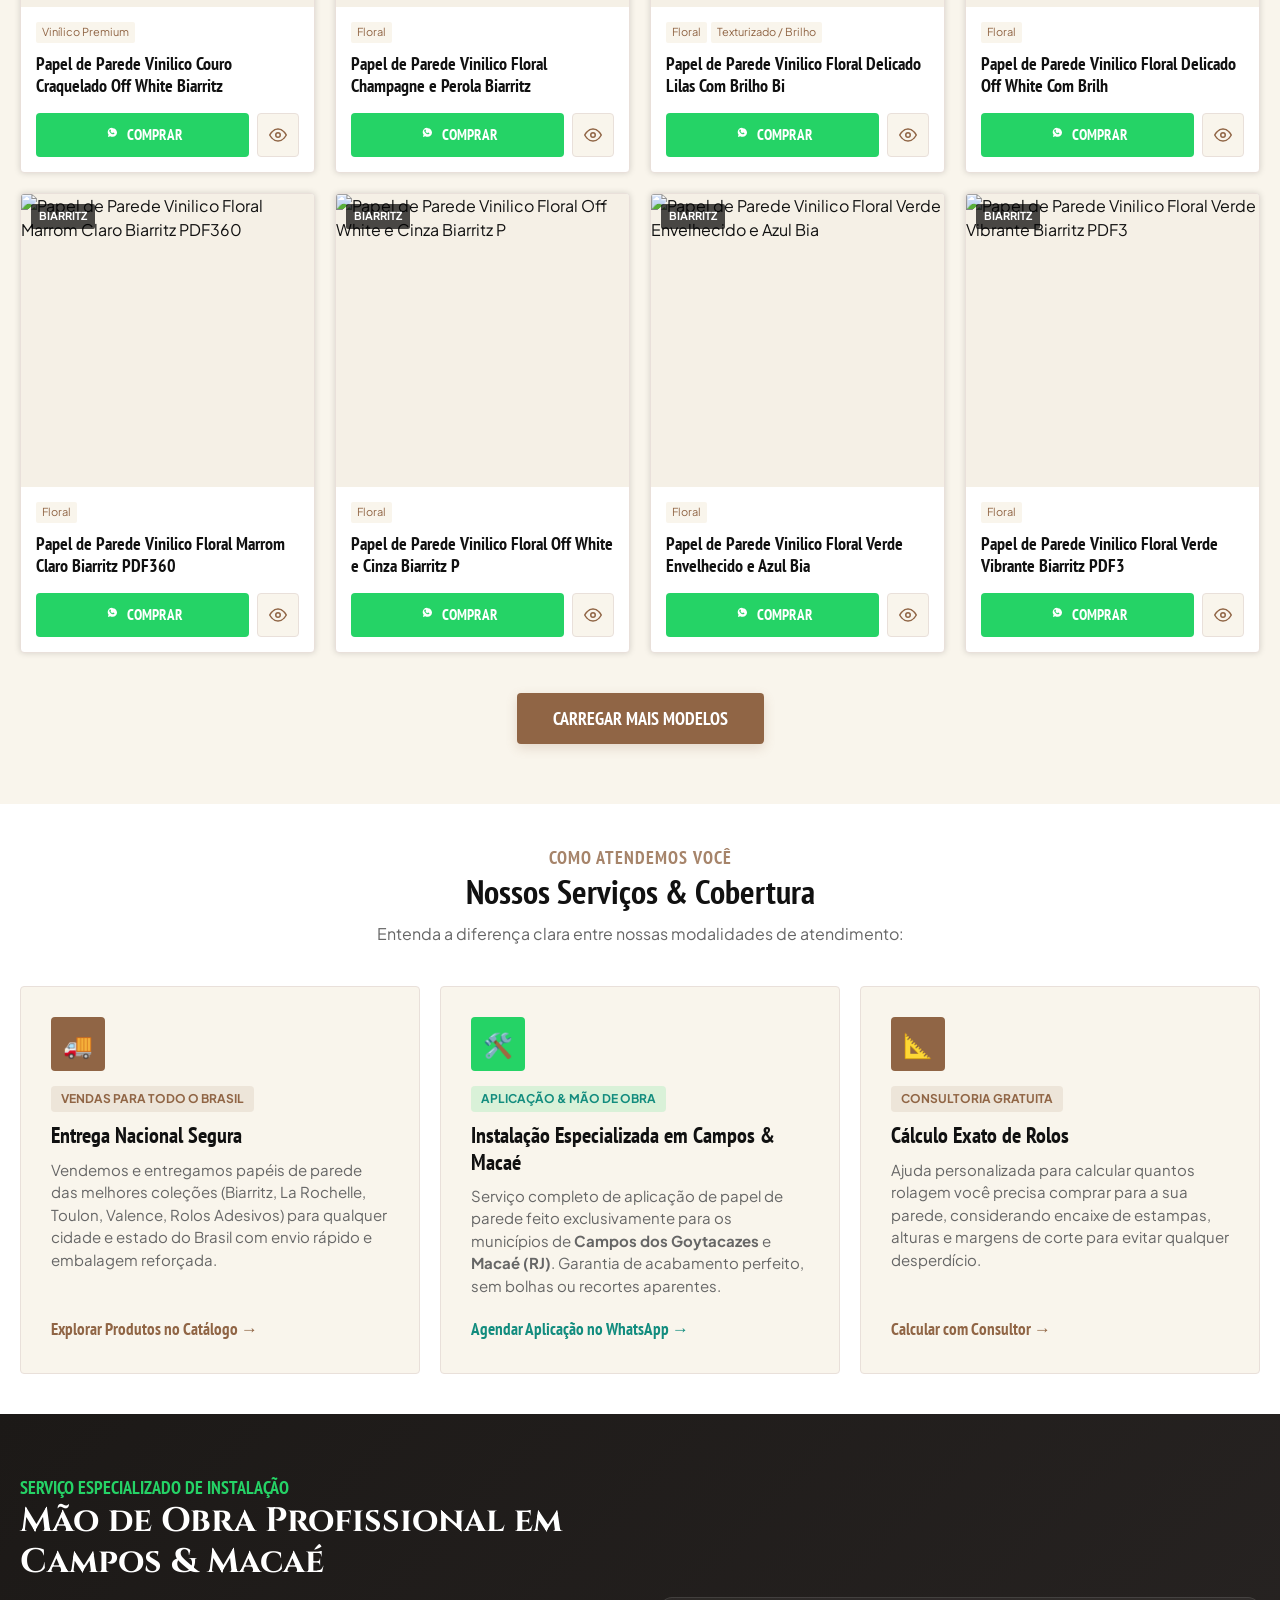
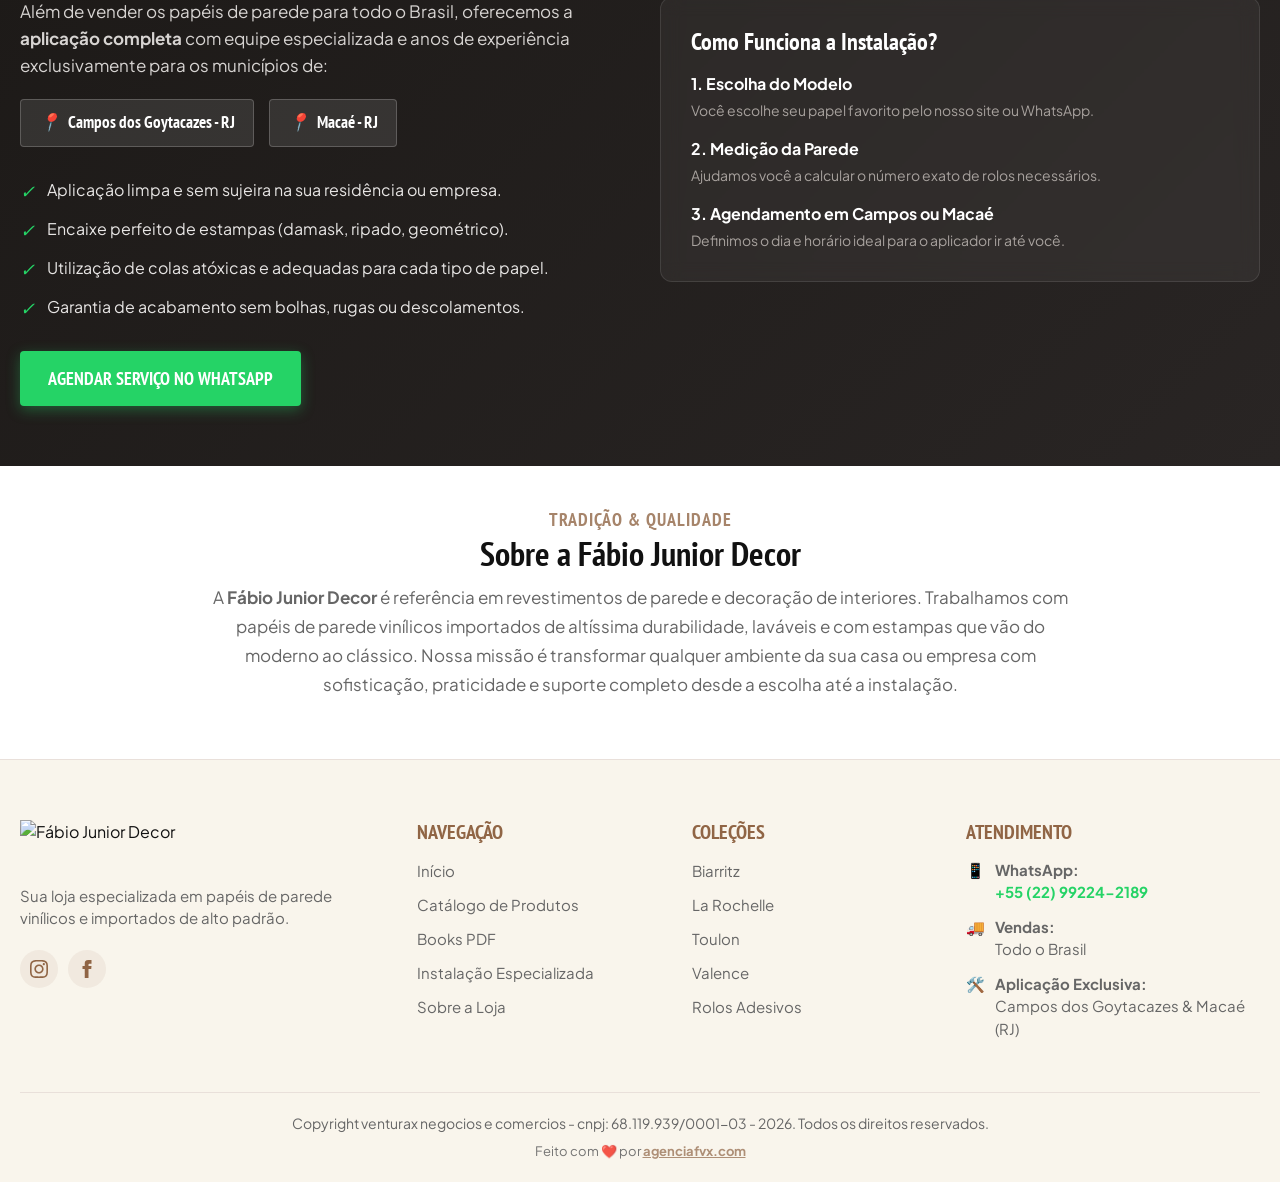
==== commit e279448f: "fix: atualizar footer com dados de copyright da Venturax Negocios e link da agenciafvx.com" ====
--- a/index.html
+++ b/index.html
@@ -5,23 +5,130 @@
   <meta name="viewport" content="width=device-width, initial-scale=1.0" />
   
   <!-- Primary SEO Meta Tags -->
-  <title>Fábio Junior Decor | Papéis de Parede Premium & Aplicação Especializada</title>
-  <meta name="description" content="Papéis de parede vinílicos e importados com entrega para todo o Brasil. Serviço de aplicação e instalação profissional exclusivo em Campos dos Goytacazes e Macaé - RJ." />
-  <meta name="keywords" content="papel de parede, fabio junior decor, papel de parede campos dos goytacazes, papel de parede macae, papel de parede vinilico, biarritz, la rochelle, toulon, valence, decoracao de interiores" />
+  <title>Papel de Parede e Aplicação em Campos dos Goytacazes e Macaé</title>
+  <meta name="description" content="Papel de parede vinílico importado com entrega para todo o Brasil e serviço de aplicação e colocação profissional em Campos dos Goytacazes e Macaé - RJ. Orçamento no WhatsApp." />
+  <meta name="keywords" content="papel de parede, aplicação de papel de parede, colocação de papel de parede, aplicação de papel de parede em campos dos goytacazes, colocação de papel de parede macaé, instalação de papel de parede, papel de parede campos dos goytacazes, papel de parede macae, papel de parede vinilico, fabio junior decor" />
   <meta name="author" content="Fábio Junior Decor" />
-  
+  <meta name="robots" content="index, follow, max-image-preview:large, max-snippet:-1" />
+  <link rel="canonical" href="https://fabiojuniordecor.com.br/" />
+
+  <!-- Geo Targeting -->
+  <meta name="geo.region" content="BR-RJ" />
+  <meta name="geo.placename" content="Campos dos Goytacazes" />
+  <meta name="geo.position" content="-21.7545;-41.3244" />
+  <meta name="ICBM" content="-21.7545, -41.3244" />
+
   <!-- Open Graph / Facebook / WhatsApp -->
   <meta property="og:type" content="website" />
-  <meta property="og:url" content="https://fabiojuniordecor.com/" />
-  <meta property="og:title" content="Fábio Junior Decor | Papéis de Parede Premium & Aplicação" />
-  <meta property="og:description" content="Entregamos papéis de parede para todo o Brasil. Instalação profissional em Campos dos Goytacazes e Macaé - RJ." />
+  <meta property="og:locale" content="pt_BR" />
+  <meta property="og:site_name" content="Fábio Junior Decor" />
+  <meta property="og:url" content="https://fabiojuniordecor.com.br/" />
+  <meta property="og:title" content="Papel de Parede e Aplicação em Campos dos Goytacazes e Macaé" />
+  <meta property="og:description" content="Entregamos papel de parede para todo o Brasil. Aplicação e colocação profissional em Campos dos Goytacazes e Macaé - RJ." />
   <meta property="og:image" content="https://hubfotos.autozapx.com/i/ubYEHTvVnQmc" />
+
+  <!-- Twitter -->
+  <meta name="twitter:card" content="summary_large_image" />
+  <meta name="twitter:title" content="Papel de Parede e Aplicação em Campos dos Goytacazes e Macaé" />
+  <meta name="twitter:description" content="Papel de parede vinílico importado para todo o Brasil. Aplicação profissional em Campos e Macaé - RJ." />
+  <meta name="twitter:image" content="https://hubfotos.autozapx.com/i/ubYEHTvVnQmc" />
 
   <!-- Favicon -->
   <link rel="icon" type="image/png" href="https://hubfotos.autozapx.com/i/ubYEHTvVnQmc" />
 
   <!-- Stylesheet -->
   <link rel="stylesheet" href="styles.css" />
+
+  <!-- Structured Data: Negócio local, site e serviços -->
+  <script type="application/ld+json">
+  {
+    "@context": "https://schema.org",
+    "@graph": [
+      {
+        "@type": "HomeAndConstructionBusiness",
+        "@id": "https://fabiojuniordecor.com.br/#negocio",
+        "name": "Fábio Junior Decor",
+        "alternateName": "Fabiojuniordecor",
+        "description": "Loja e aplicador especializado em papéis de parede vinílicos importados, jardins artificiais e itens de mesa posta. Vendas para todo o Brasil e serviço de aplicação de papel de parede em Campos dos Goytacazes e Macaé - RJ.",
+        "url": "https://fabiojuniordecor.com.br/",
+        "logo": "https://hubfotos.autozapx.com/i/ubYEHTvVnQmc",
+        "image": "https://hubfotos.autozapx.com/i/ubYEHTvVnQmc",
+        "telephone": "+55-22-99224-2189",
+        "priceRange": "$$",
+        "currenciesAccepted": "BRL",
+        "paymentAccepted": "Pix, Cartão de Crédito, Cartão de Débito",
+        "address": {
+          "@type": "PostalAddress",
+          "addressLocality": "Campos dos Goytacazes",
+          "addressRegion": "RJ",
+          "addressCountry": "BR"
+        },
+        "areaServed": [
+          { "@type": "City", "name": "Campos dos Goytacazes", "containedInPlace": { "@type": "State", "name": "Rio de Janeiro" } },
+          { "@type": "City", "name": "Macaé", "containedInPlace": { "@type": "State", "name": "Rio de Janeiro" } },
+          { "@type": "Country", "name": "Brasil" }
+        ],
+        "knowsAbout": [
+          "Papel de parede",
+          "Aplicação de papel de parede",
+          "Colocação de papel de parede",
+          "Papel de parede vinílico importado",
+          "Jardim artificial e muro verde"
+        ],
+        "sameAs": [
+          "https://instagram.com/fabiojuniordecor",
+          "https://facebook.com/fabiojuniordecor"
+        ],
+        "hasOfferCatalog": {
+          "@type": "OfferCatalog",
+          "name": "Produtos e serviços Fábio Junior Decor",
+          "itemListElement": [
+            {
+              "@type": "Offer",
+              "itemOffered": {
+                "@type": "Service",
+                "name": "Aplicação de papel de parede em Campos dos Goytacazes",
+                "url": "https://fabiojuniordecor.com.br/aplicacao-papel-de-parede-campos-dos-goytacazes.html"
+              }
+            },
+            {
+              "@type": "Offer",
+              "itemOffered": {
+                "@type": "Service",
+                "name": "Aplicação de papel de parede em Macaé",
+                "url": "https://fabiojuniordecor.com.br/aplicacao-papel-de-parede-macae.html"
+              }
+            },
+            {
+              "@type": "Offer",
+              "itemOffered": {
+                "@type": "Product",
+                "name": "Papel de parede vinílico importado",
+                "category": "Revestimento de parede"
+              }
+            },
+            {
+              "@type": "Offer",
+              "itemOffered": {
+                "@type": "Product",
+                "name": "Jardim artificial e muro verde",
+                "category": "Decoração"
+              }
+            }
+          ]
+        }
+      },
+      {
+        "@type": "WebSite",
+        "@id": "https://fabiojuniordecor.com.br/#site",
+        "name": "Fábio Junior Decor",
+        "url": "https://fabiojuniordecor.com.br/",
+        "inLanguage": "pt-BR",
+        "publisher": { "@id": "https://fabiojuniordecor.com.br/#negocio" }
+      }
+    ]
+  }
+  </script>
 </head>
 <body>
 
@@ -100,11 +207,12 @@
         </div>
 
         <h1 class="hero-title">
-          Transforme seus ambientes com os <span>papéis de parede</span> e <span>jardins artificiais</span> da Fabiojuniordecor
+          <span>Papel de parede</span> com aplicação profissional em <span>Campos dos Goytacazes</span> e <span>Macaé</span>
         </h1>
 
         <p class="hero-description">
-          Venda para todo o Brasil e aplicação em Campos dos Goytacazes e Macaé.
+          Vendemos papéis de parede vinílicos importados e jardins artificiais para todo o Brasil — e fazemos a
+          aplicação e a colocação do papel de parede na sua parede em Campos dos Goytacazes e Macaé - RJ.
         </p>
 
         <div class="hero-ctas">
@@ -822,12 +930,12 @@
         </div>
       </div>
 
-      <div class="footer-bottom">
+      <div class="footer-bottom" style="display: flex; flex-direction: column; gap: 8px; text-align: center; justify-content: center; align-items: center;">
         <div>
-          &copy; 2026 <strong>Fábio Junior Decor</strong> (fabiojuniordecor.com). Todos os direitos reservados.
-        </div>
-        <div style="display: flex; gap: 10px; align-items: center;">
-          <span>Pagamento seguro via Pix & Cartões</span>
+          Copyright venturax negocios e comercios - cnpj: 68.119.939/0001-03 - 2026. Todos os direitos reservados.
+        </div>
+        <div style="font-size: 13px; opacity: 0.9;">
+          Feito com ❤️ por <a href="https://agenciafvx.com" target="_blank" rel="noopener noreferrer" style="color: var(--color-secondary-1); font-weight: 700; text-decoration: underline;">agenciafvx.com</a>
         </div>
       </div>
     </div>
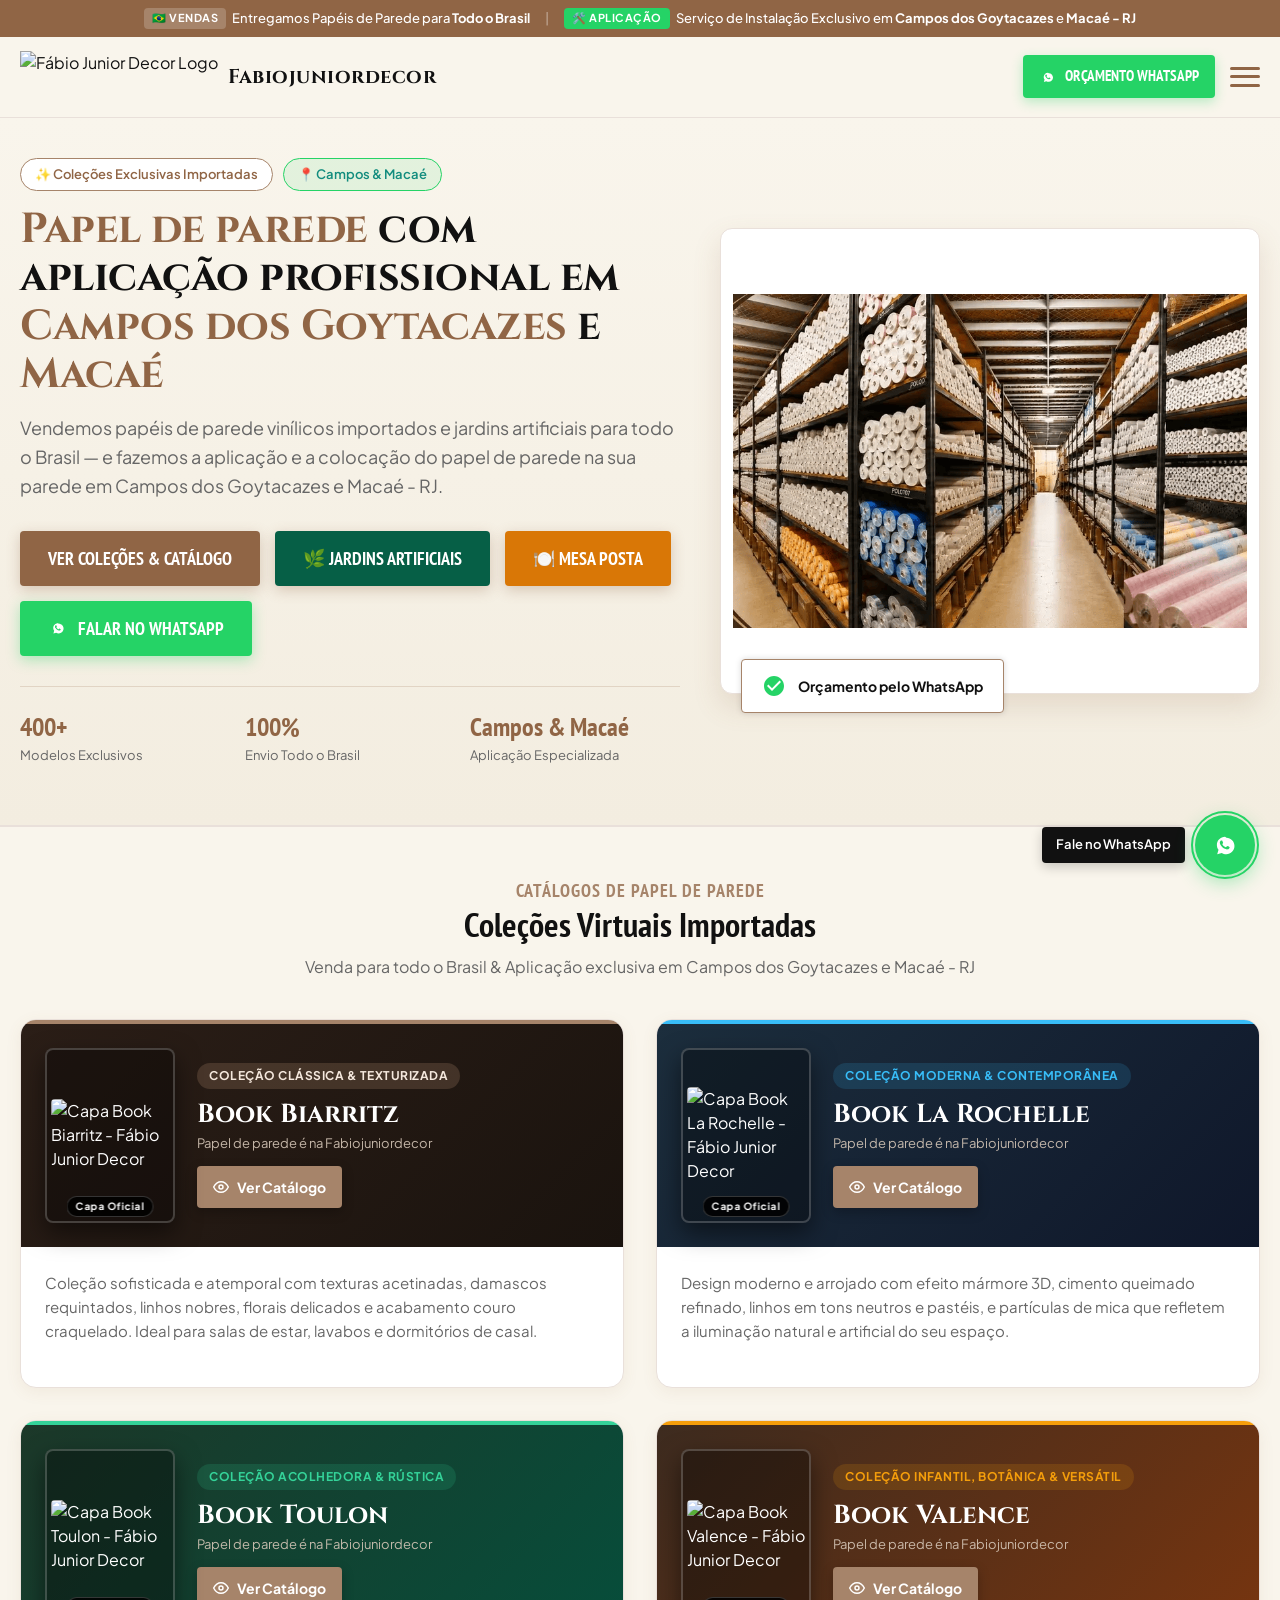
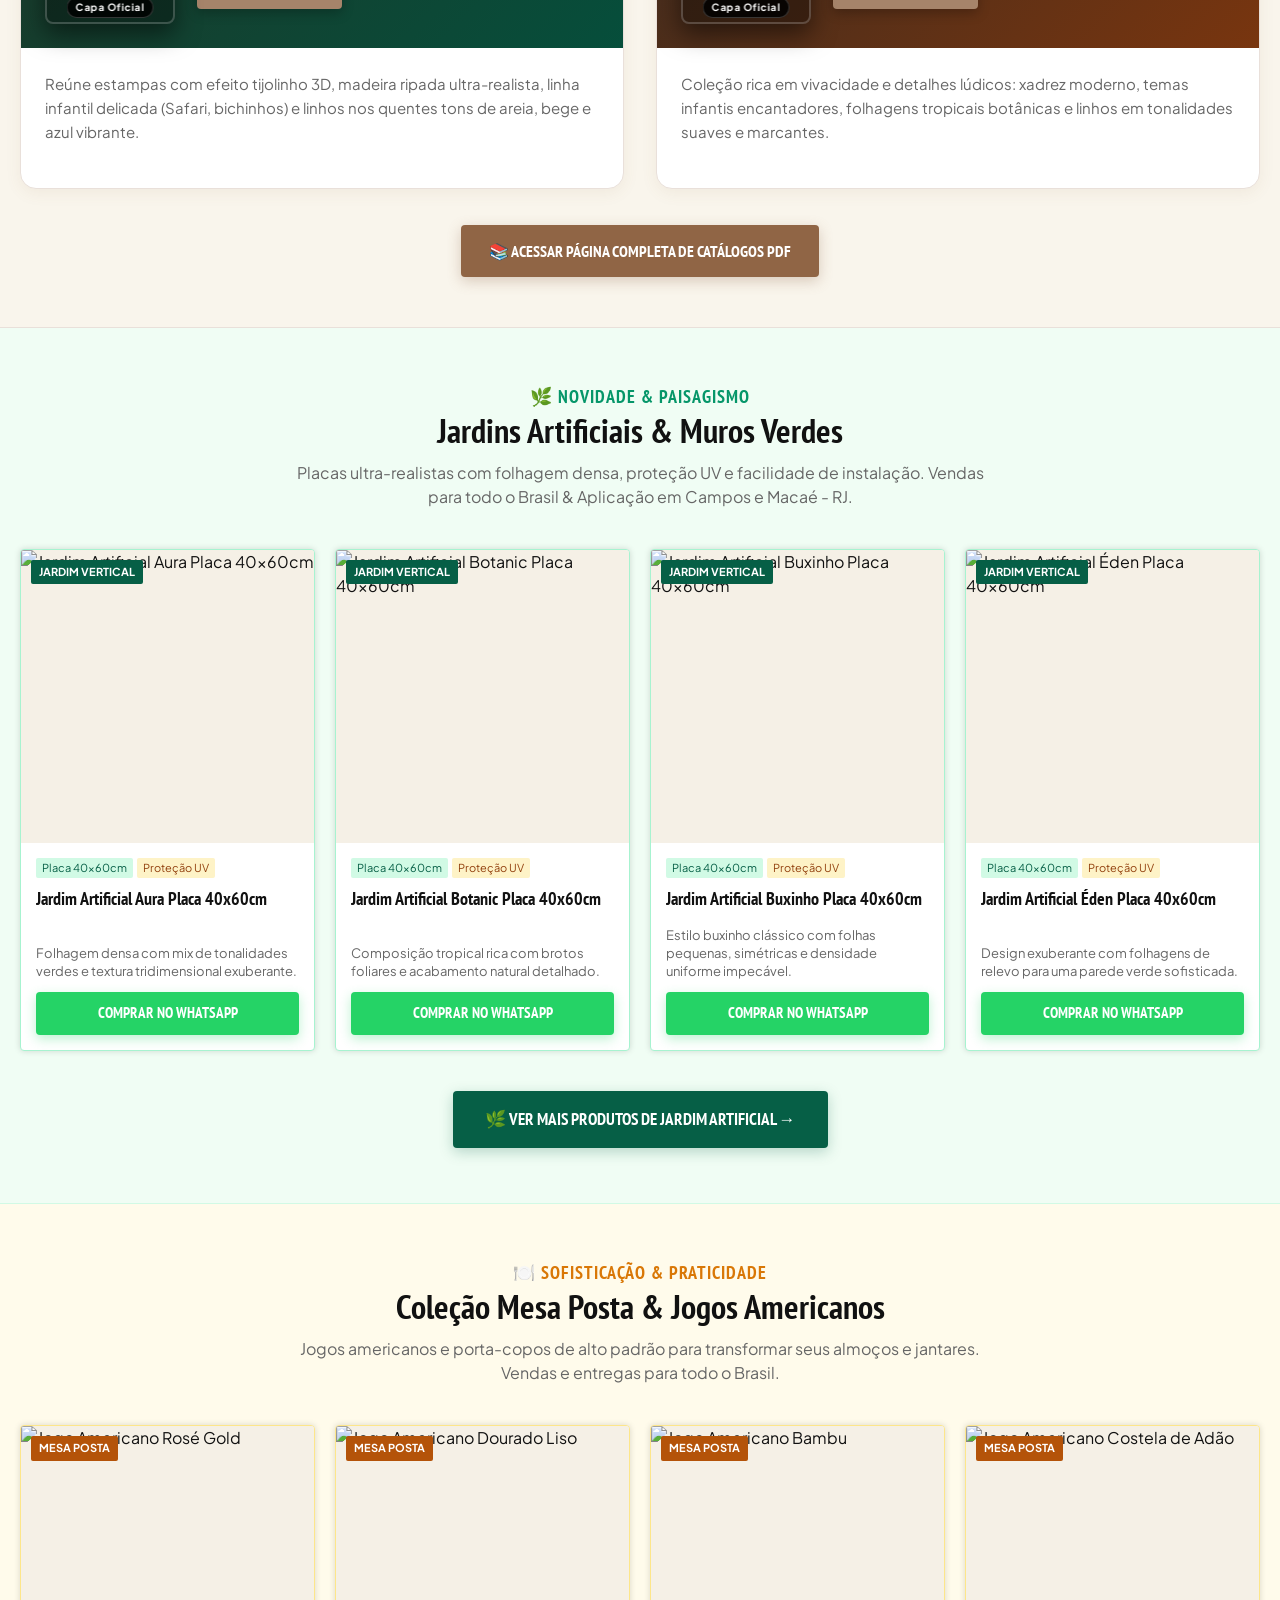
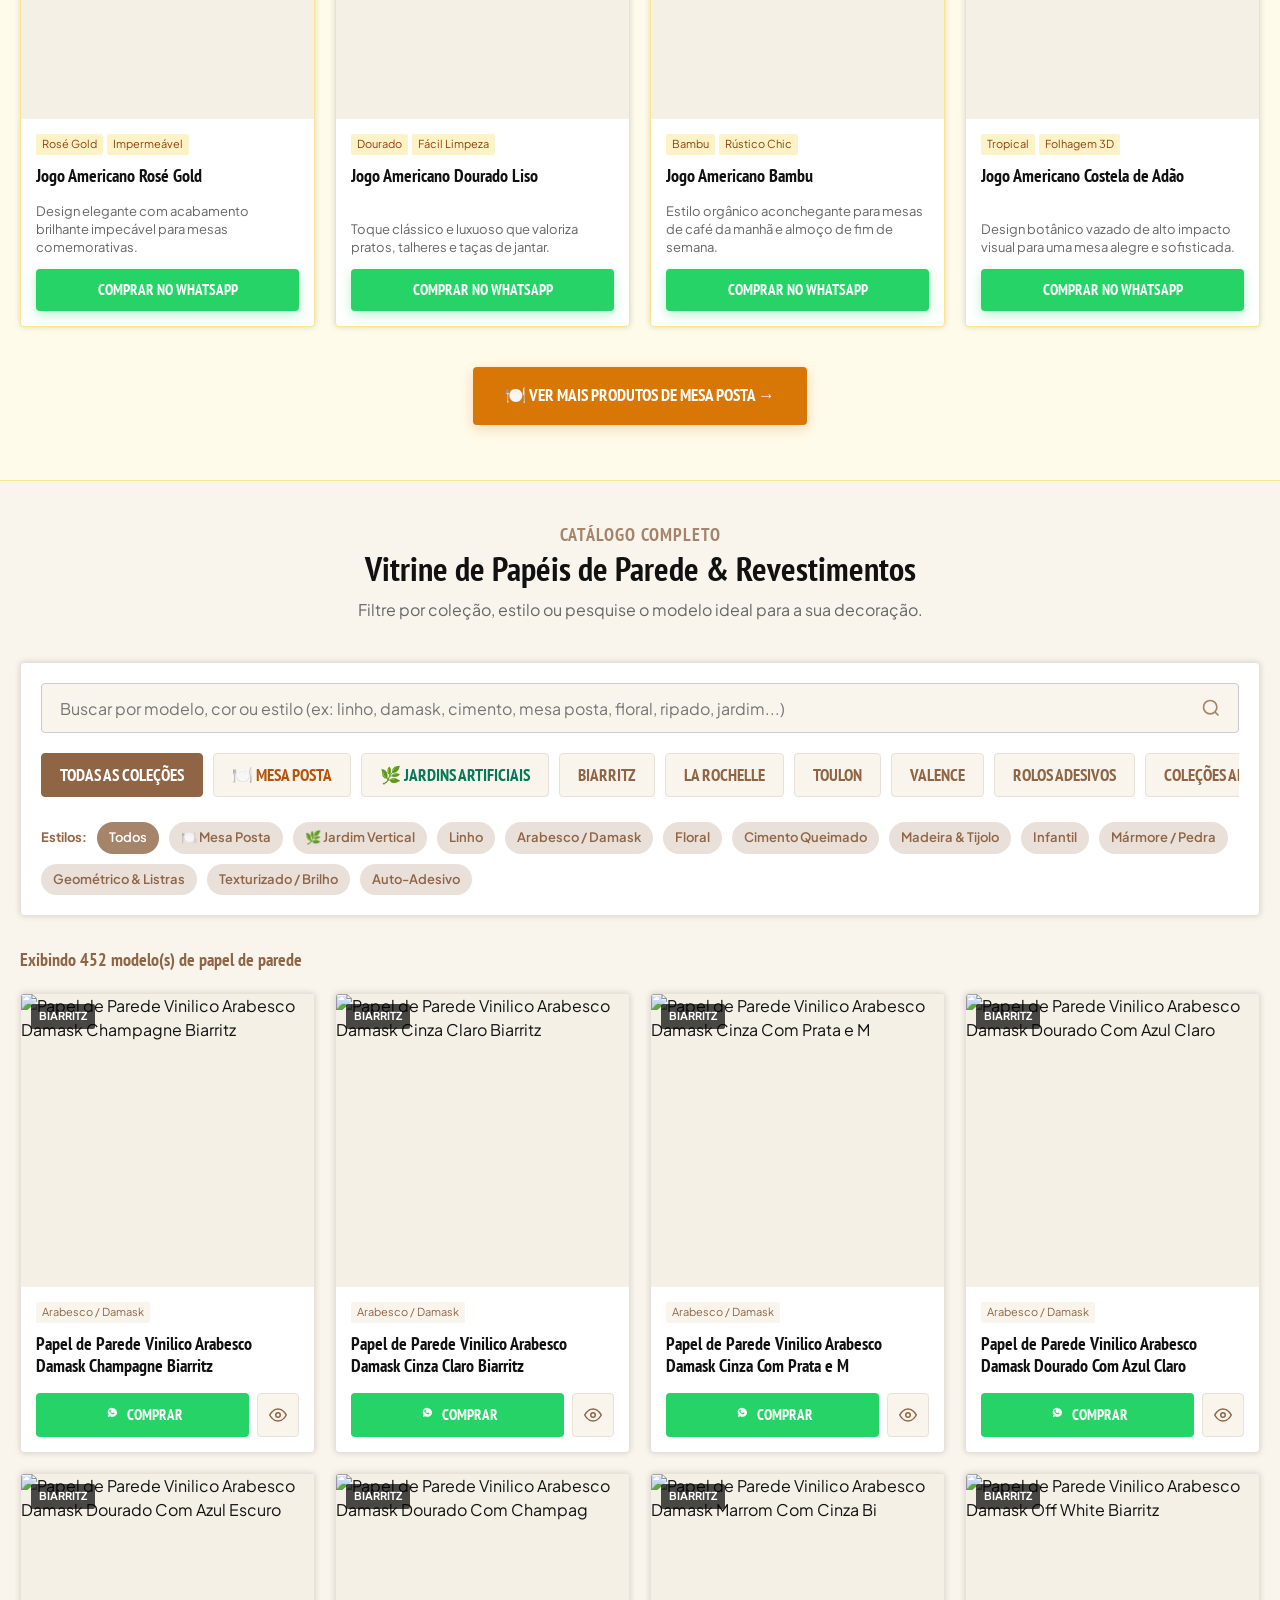
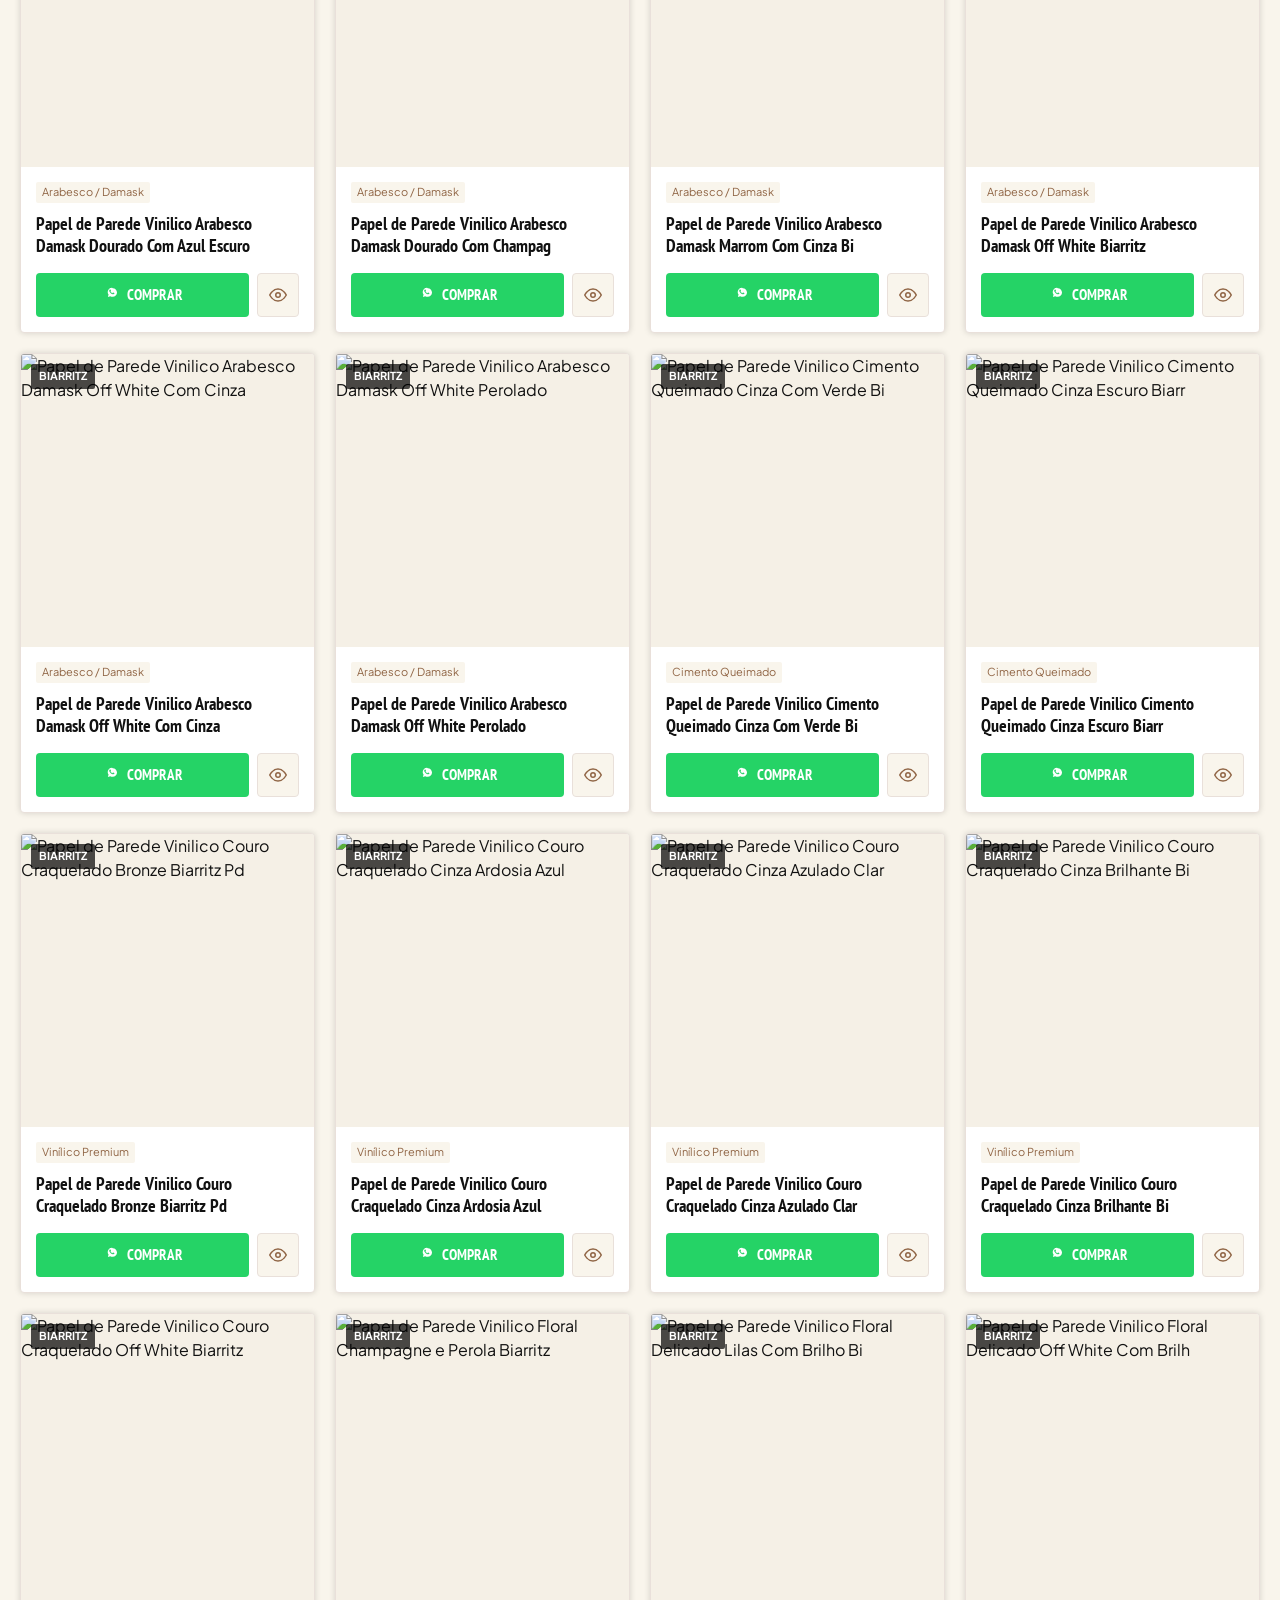
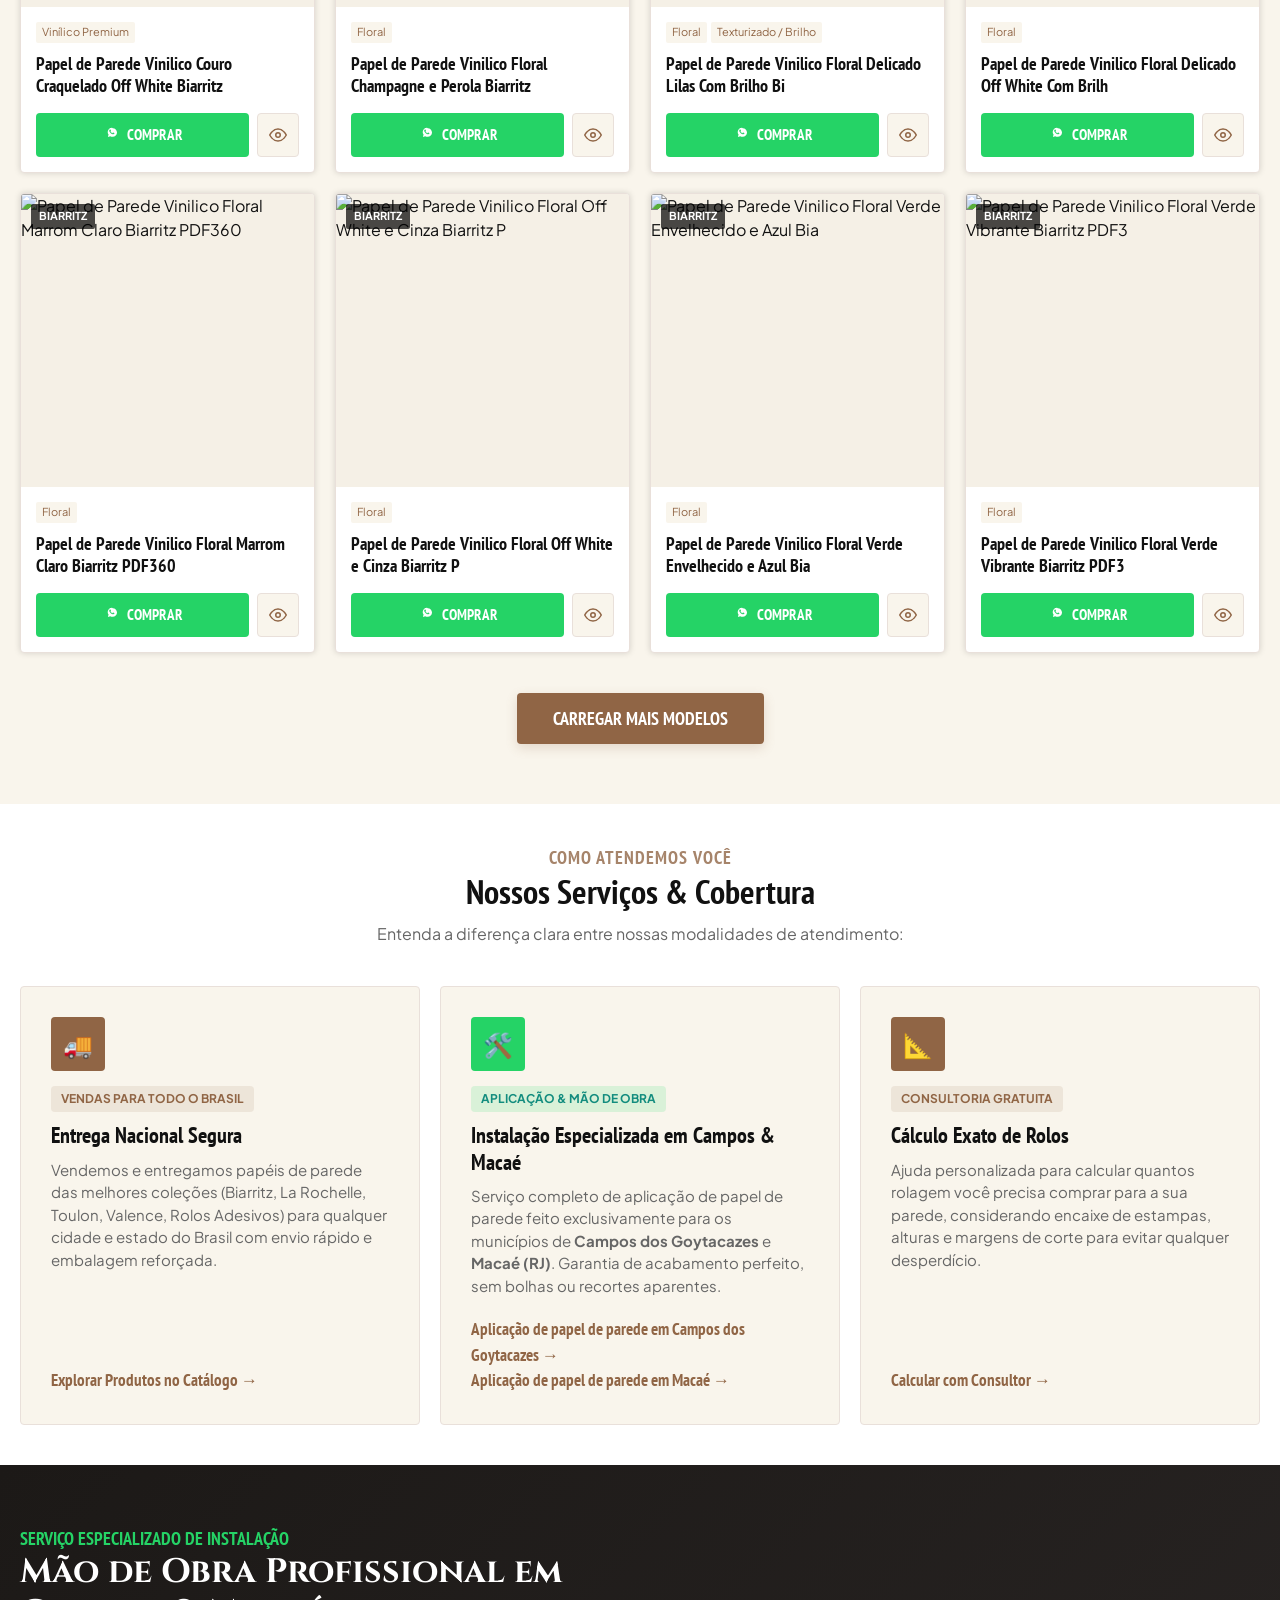
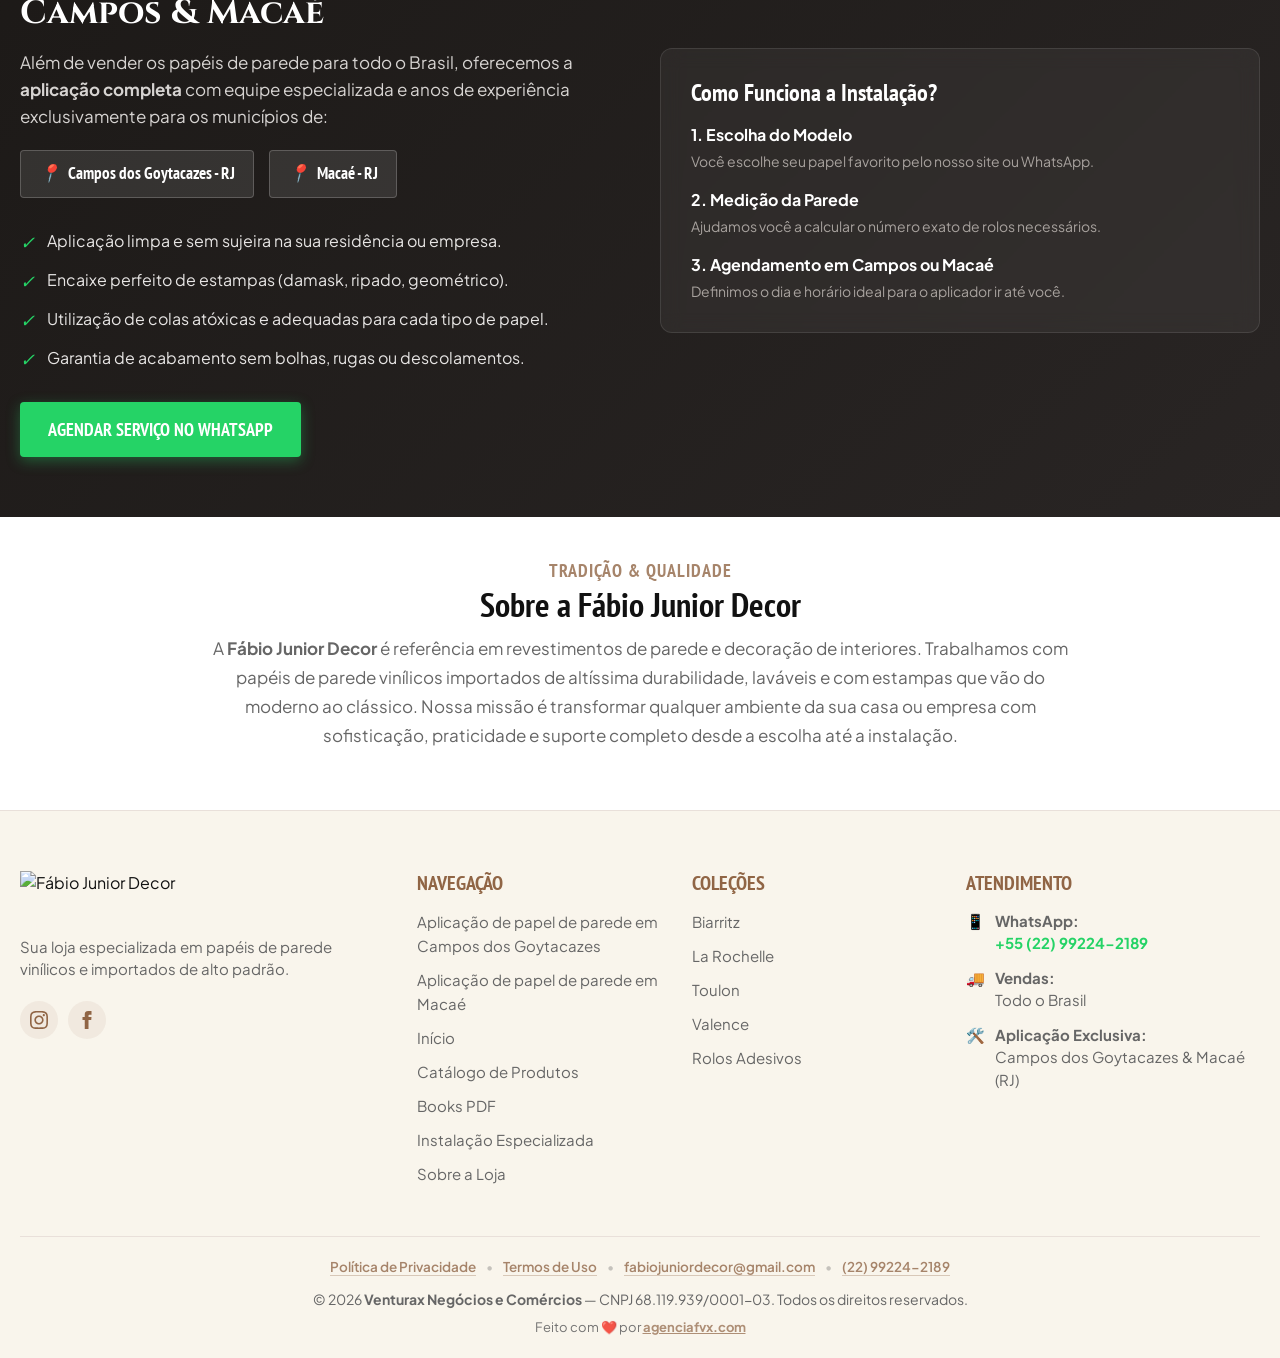
==== commit a787c129: "SEO local: dominio .com.br, structured data e paginas de servico por cidade Posicionamento para "pap" ====
--- a/index.html
+++ b/index.html
@@ -6,7 +6,7 @@
   
   <!-- Primary SEO Meta Tags -->
   <title>Papel de Parede e Aplicação em Campos dos Goytacazes e Macaé</title>
-  <meta name="description" content="Papel de parede vinílico importado com entrega para todo o Brasil e serviço de aplicação e colocação profissional em Campos dos Goytacazes e Macaé - RJ. Orçamento no WhatsApp." />
+  <meta name="description" content="Papel de parede vinílico importado com entrega para todo o Brasil. Aplicação e colocação profissional em Campos dos Goytacazes e Macaé - RJ." />
   <meta name="keywords" content="papel de parede, aplicação de papel de parede, colocação de papel de parede, aplicação de papel de parede em campos dos goytacazes, colocação de papel de parede macaé, instalação de papel de parede, papel de parede campos dos goytacazes, papel de parede macae, papel de parede vinilico, fabio junior decor" />
   <meta name="author" content="Fábio Junior Decor" />
   <meta name="robots" content="index, follow, max-image-preview:large, max-snippet:-1" />
@@ -159,6 +159,8 @@
       <nav>
         <ul class="nav-menu" id="nav-menu">
           <li><a href="#inicio" class="nav-link">Início</a></li>
+          <li><a href="aplicacao-papel-de-parede-campos-dos-goytacazes.html" class="nav-link">Aplicação em Campos</a></li>
+          <li><a href="aplicacao-papel-de-parede-macae.html" class="nav-link">Aplicação em Macaé</a></li>
           <li><a href="jardim-artificial.html" class="nav-link" style="color: #059669; font-weight: 700;">🌿 Jardins Artificiais</a></li>
           <li><a href="mesa-posta.html" class="nav-link" style="color: #D97706; font-weight: 700;">🍽️ Mesa Posta</a></li>
           <li><a href="catalogospdf.html" class="nav-link">Catálogos PDF</a></li>
@@ -699,8 +701,11 @@
           <p class="pillar-text">
             Serviço completo de aplicação de papel de parede feito exclusivamente para os municípios de <strong>Campos dos Goytacazes</strong> e <strong>Macaé (RJ)</strong>. Garantia de acabamento perfeito, sem bolhas ou recortes aparentes.
           </p>
-          <a href="https://wa.me/5522992242189?text=Olá,%20gostaria%20de%20agendar%20o%20serviço%20de%20aplicação%20de%20papel%20de%20parede%20em%20Campos/Macaé!" target="_blank" rel="noopener noreferrer" class="pillar-link" style="color: #128C7E;">
-            Agendar Aplicação no WhatsApp &rarr;
+          <a href="aplicacao-papel-de-parede-campos-dos-goytacazes.html" class="pillar-link">
+            Aplicação de papel de parede em Campos dos Goytacazes &rarr;
+          </a>
+          <a href="aplicacao-papel-de-parede-macae.html" class="pillar-link">
+            Aplicação de papel de parede em Macaé &rarr;
           </a>
         </div>
 
@@ -737,12 +742,12 @@
         </p>
 
         <div class="city-badges">
-          <div class="city-badge">
+          <a href="aplicacao-papel-de-parede-campos-dos-goytacazes.html" class="city-badge" title="Aplicação de papel de parede em Campos dos Goytacazes">
             <i>📍</i> Campos dos Goytacazes - RJ
-          </div>
-          <div class="city-badge">
+          </a>
+          <a href="aplicacao-papel-de-parede-macae.html" class="city-badge" title="Aplicação de papel de parede em Macaé">
             <i>📍</i> Macaé - RJ
-          </div>
+          </a>
         </div>
 
         <ul class="installation-features-list">
@@ -885,6 +890,8 @@
         <div>
           <h4 class="footer-heading">Navegação</h4>
           <ul class="footer-links">
+            <li><a href="aplicacao-papel-de-parede-campos-dos-goytacazes.html">Aplicação de papel de parede em Campos dos Goytacazes</a></li>
+            <li><a href="aplicacao-papel-de-parede-macae.html">Aplicação de papel de parede em Macaé</a></li>
             <li><a href="#inicio">Início</a></li>
             <li><a href="#catalogo">Catálogo de Produtos</a></li>
             <li><a href="#pdf-catalogos">Books PDF</a></li>
@@ -931,8 +938,17 @@
       </div>
 
       <div class="footer-bottom" style="display: flex; flex-direction: column; gap: 8px; text-align: center; justify-content: center; align-items: center;">
+        <nav class="footer-legal" aria-label="Links institucionais">
+          <a href="politica-privacidade.html">Política de Privacidade</a>
+          <span aria-hidden="true">•</span>
+          <a href="termos-de-uso.html">Termos de Uso</a>
+          <span aria-hidden="true">•</span>
+          <a href="mailto:fabiojuniordecor@gmail.com">fabiojuniordecor@gmail.com</a>
+          <span aria-hidden="true">•</span>
+          <a href="https://wa.me/5522992242189" target="_blank" rel="noopener noreferrer">(22) 99224-2189</a>
+        </nav>
         <div>
-          Copyright venturax negocios e comercios - cnpj: 68.119.939/0001-03 - 2026. Todos os direitos reservados.
+          &copy; 2026 <strong>Venturax Negócios e Comércios</strong> &mdash; CNPJ 68.119.939/0001-03. Todos os direitos reservados.
         </div>
         <div style="font-size: 13px; opacity: 0.9;">
           Feito com ❤️ por <a href="https://agenciafvx.com" target="_blank" rel="noopener noreferrer" style="color: var(--color-secondary-1); font-weight: 700; text-decoration: underline;">agenciafvx.com</a>
@@ -945,5 +961,6 @@
   <script src="js/nav.js"></script>
   <script src="js/products-data.js"></script>
   <script src="js/app.js"></script>
+  <script src="js/consent.js"></script>
 </body>
 </html>
--- a/styles.css
+++ b/styles.css
@@ -1129,6 +1129,19 @@
   color: var(--whatsapp-green);
 }
 
+/* Os badges de cidade sao links para as landing pages de servico */
+a.city-badge:hover,
+a.city-badge:focus-visible {
+  background: rgba(255, 255, 255, 0.18);
+  border-color: var(--accent-gold);
+  transform: translateY(-2px);
+}
+
+a.city-badge:focus-visible {
+  outline: 2px solid var(--accent-gold);
+  outline-offset: 3px;
+}
+
 .installation-features-list {
   list-style: none;
   margin-bottom: var(--space-5);
@@ -2677,3 +2690,48 @@
 }
 
 
+
+/* ==========================================================================
+   Rodapé — linha institucional (política, termos e contato)
+   ========================================================================== */
+
+.footer-legal {
+  display: flex;
+  flex-wrap: wrap;
+  align-items: center;
+  justify-content: center;
+  gap: 10px;
+  margin-bottom: 4px;
+  font-size: 13.5px;
+}
+
+.footer-legal a {
+  color: var(--color-secondary-1);
+  font-weight: 600;
+  text-decoration: underline;
+  text-underline-offset: 3px;
+  text-decoration-color: rgba(166, 132, 106, 0.4);
+}
+
+.footer-legal a:hover {
+  color: var(--color-text-1);
+  text-decoration-color: currentColor;
+}
+
+.footer-legal span {
+  opacity: 0.35;
+}
+
+@media (max-width: 576px) {
+  .footer-legal {
+    gap: 8px;
+    font-size: 13px;
+  }
+  .footer-legal span {
+    display: none;
+  }
+  .footer-legal a {
+    flex: 1 1 100%;
+    text-align: center;
+  }
+}
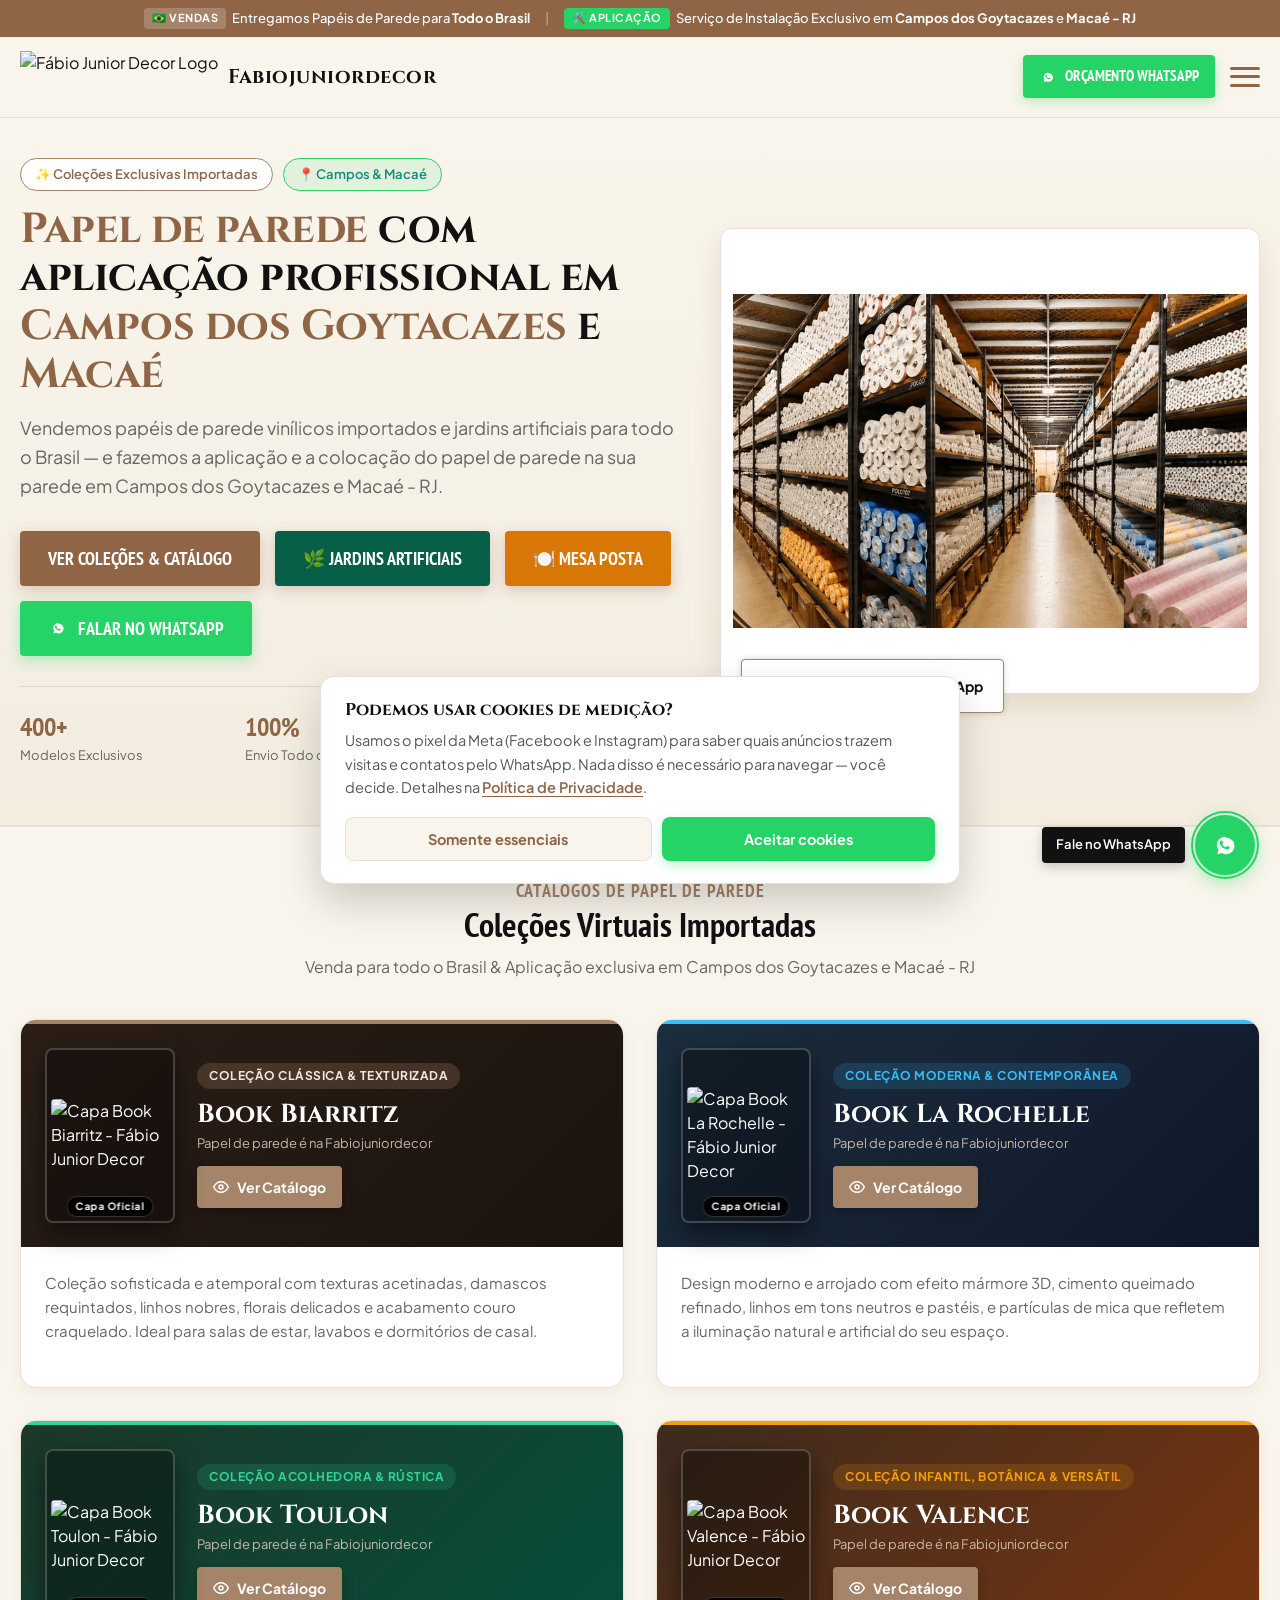
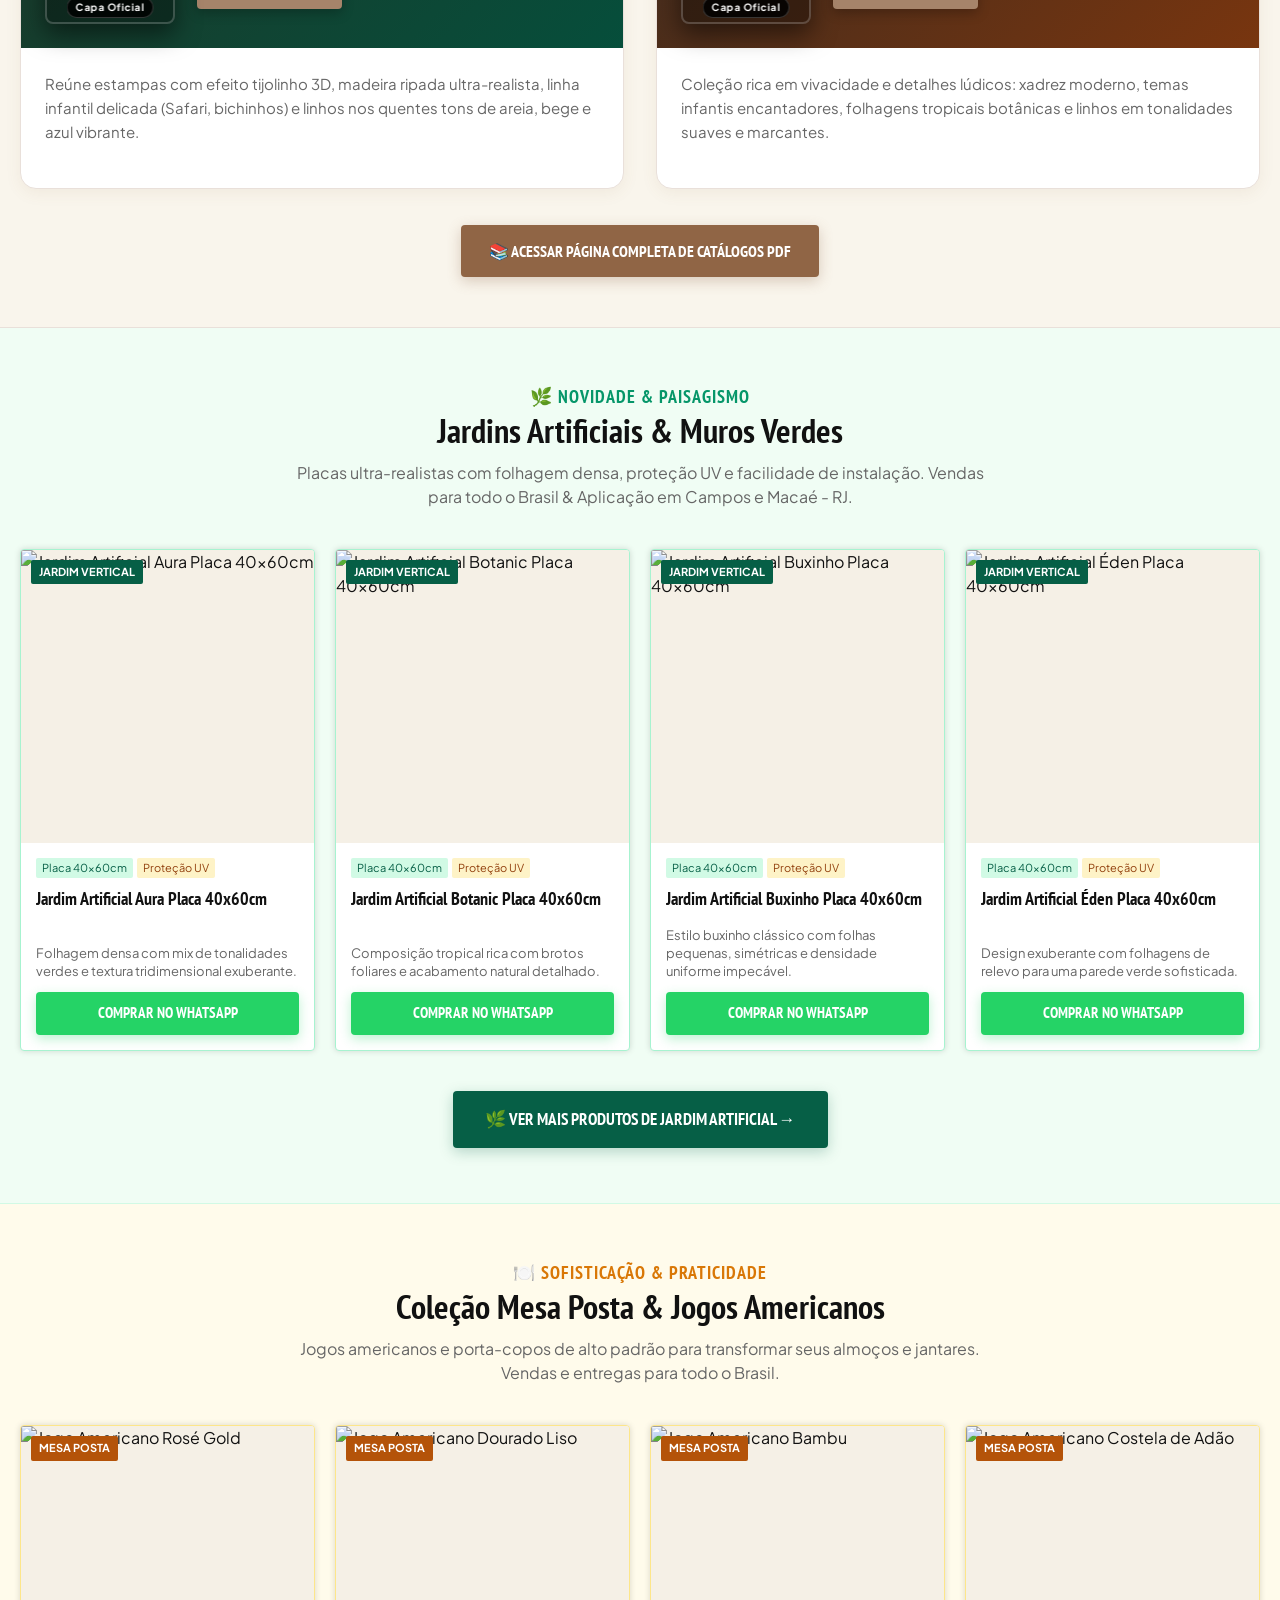
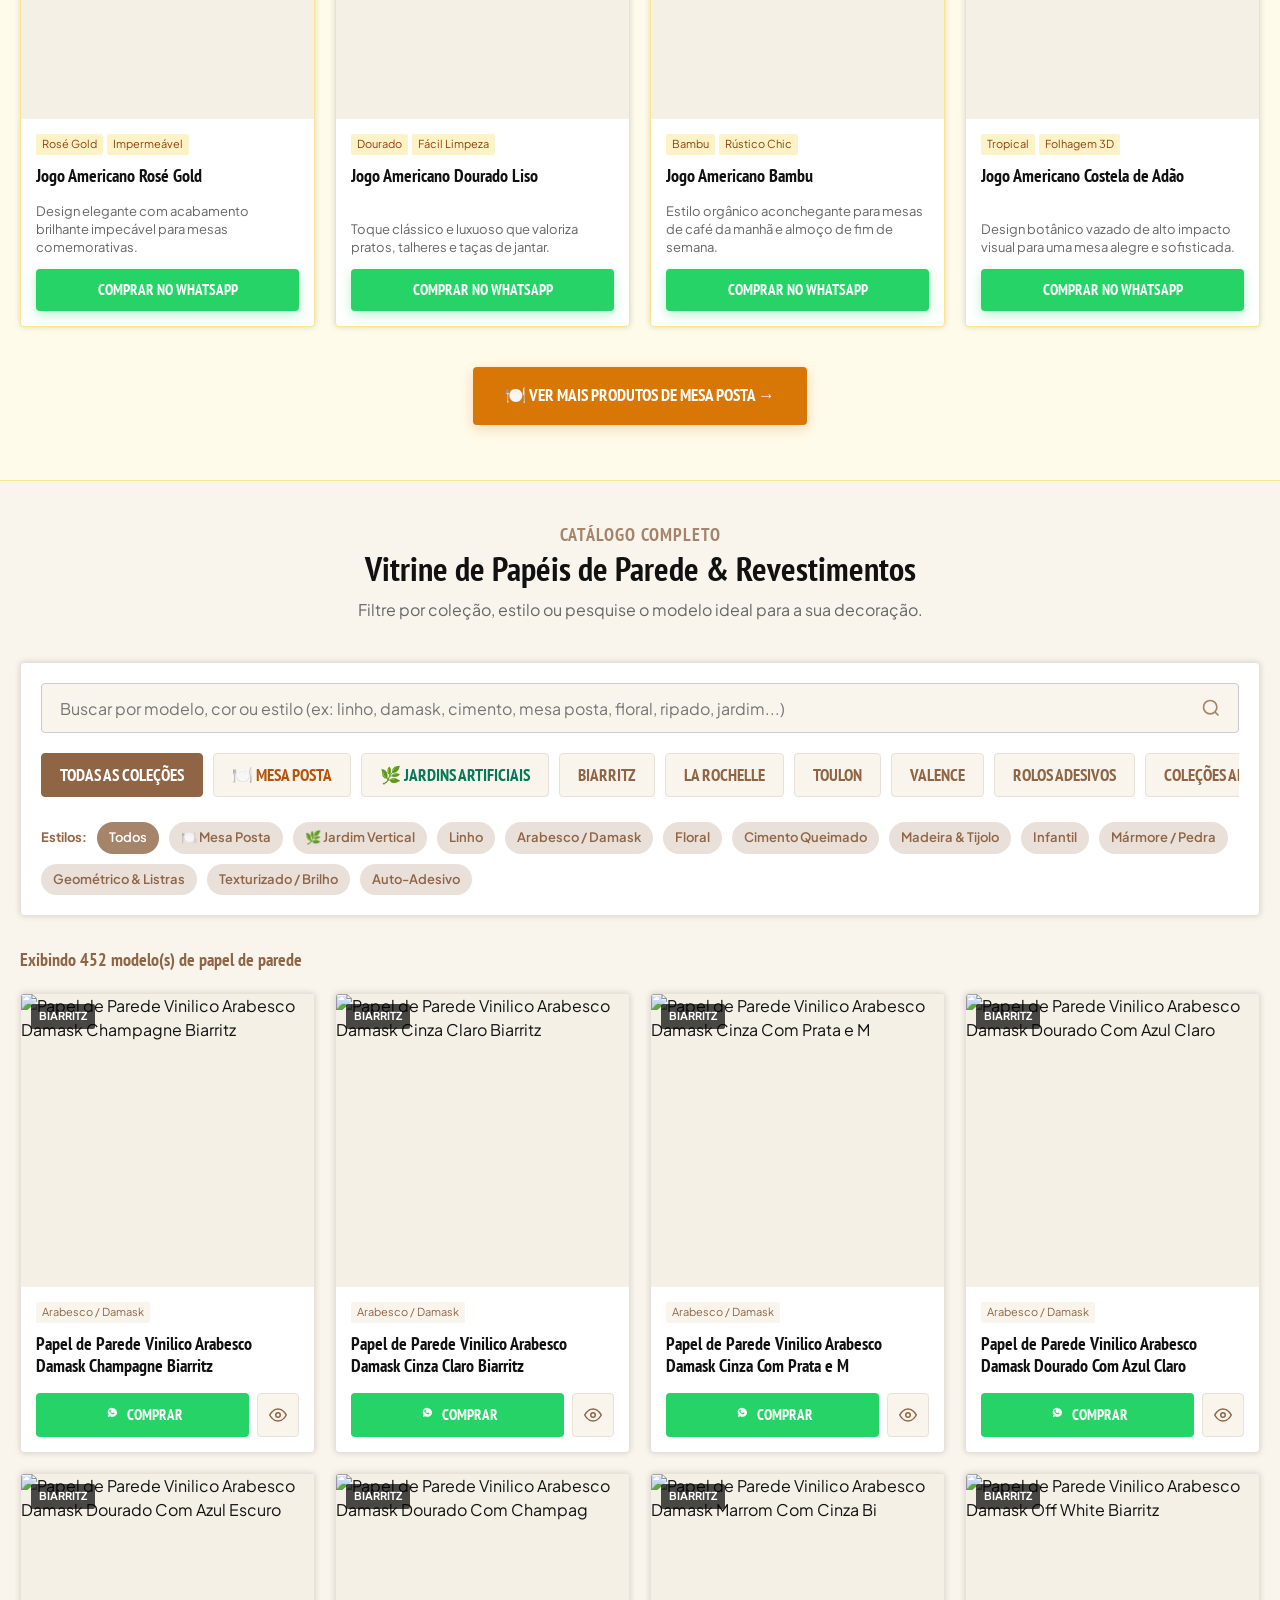
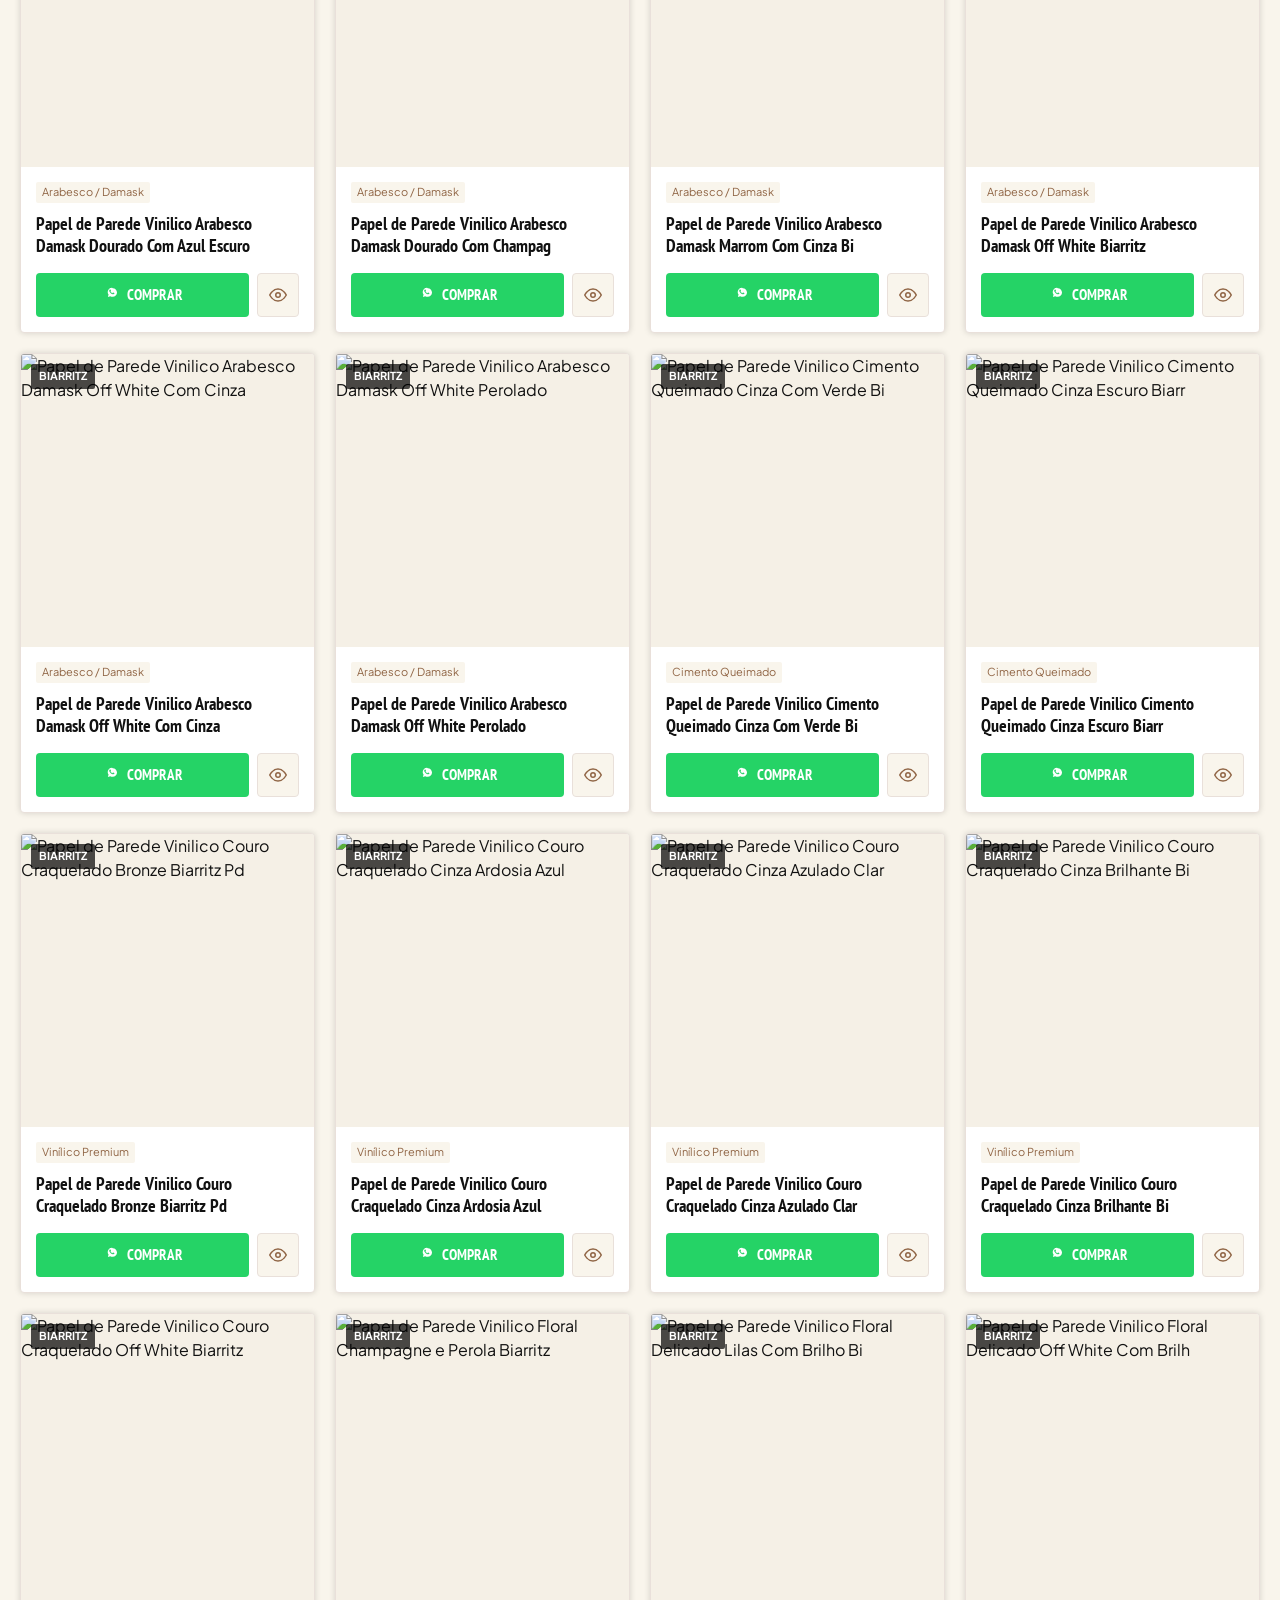
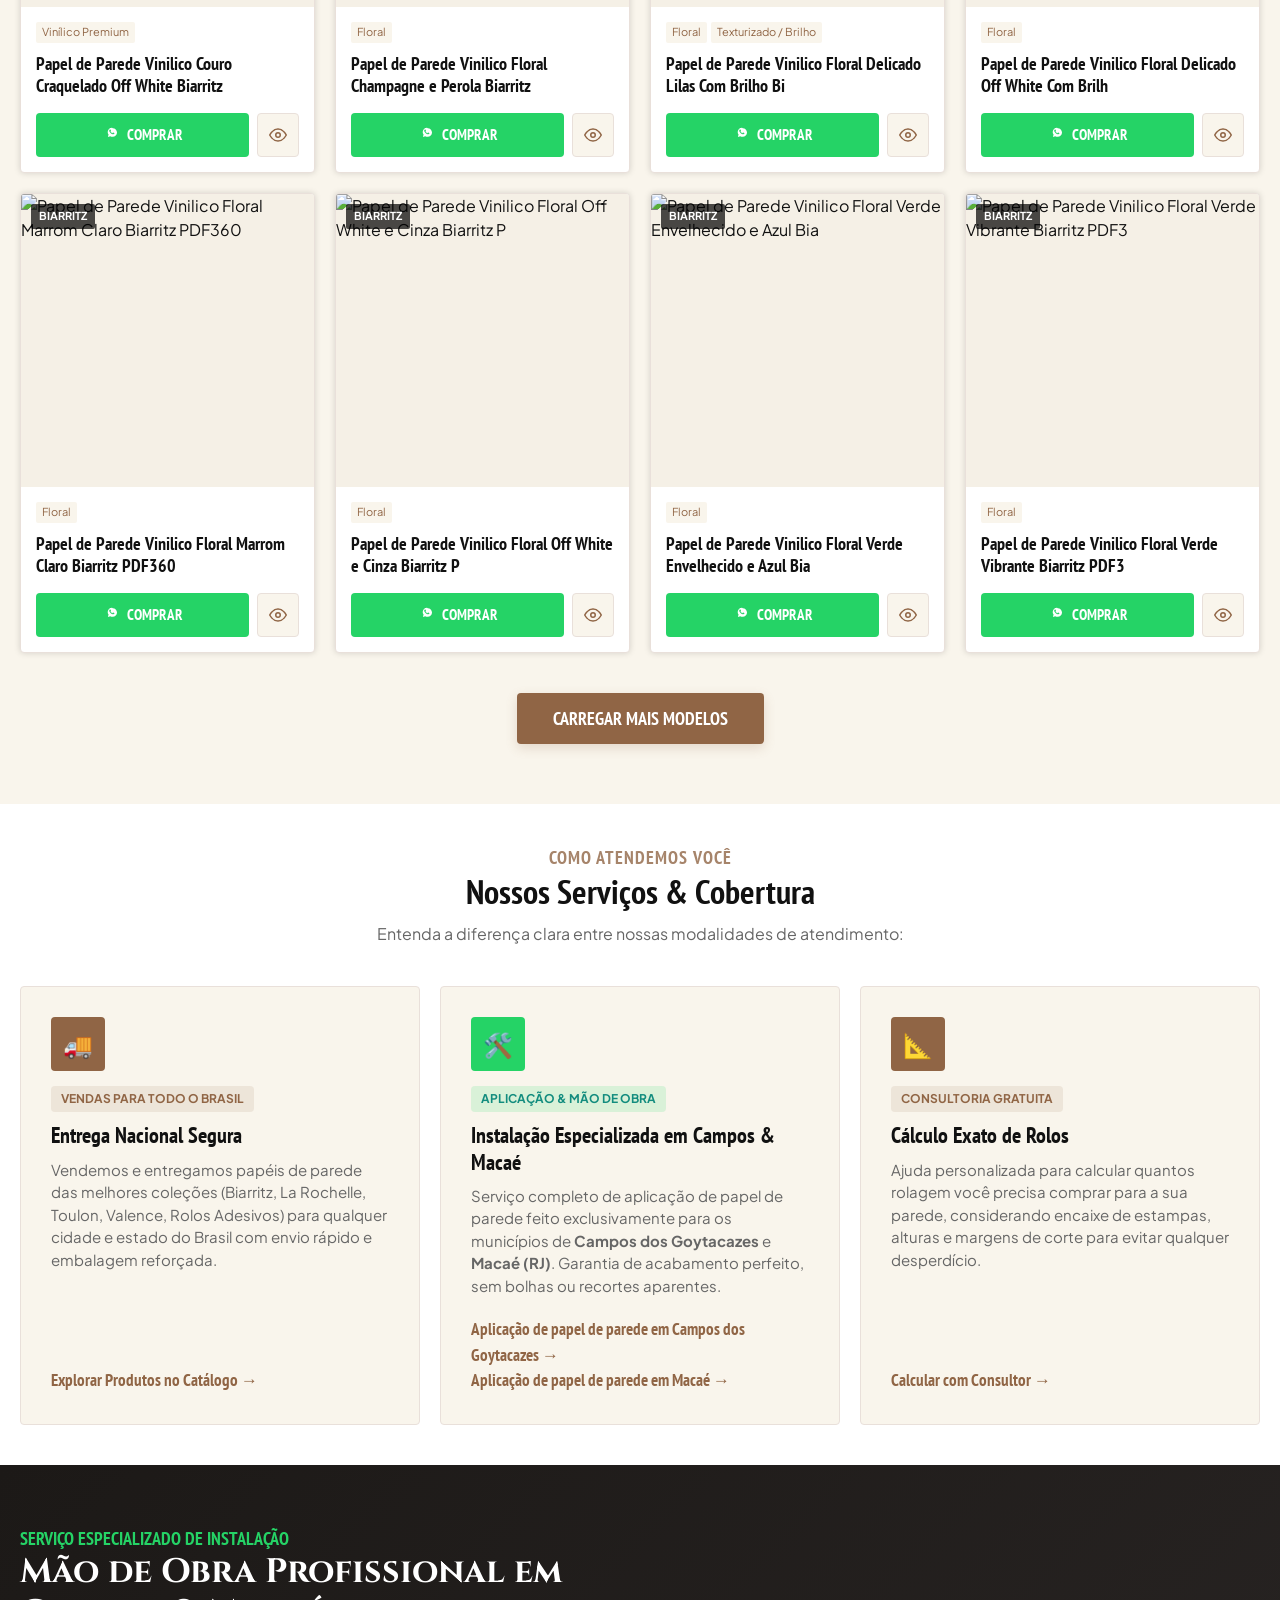
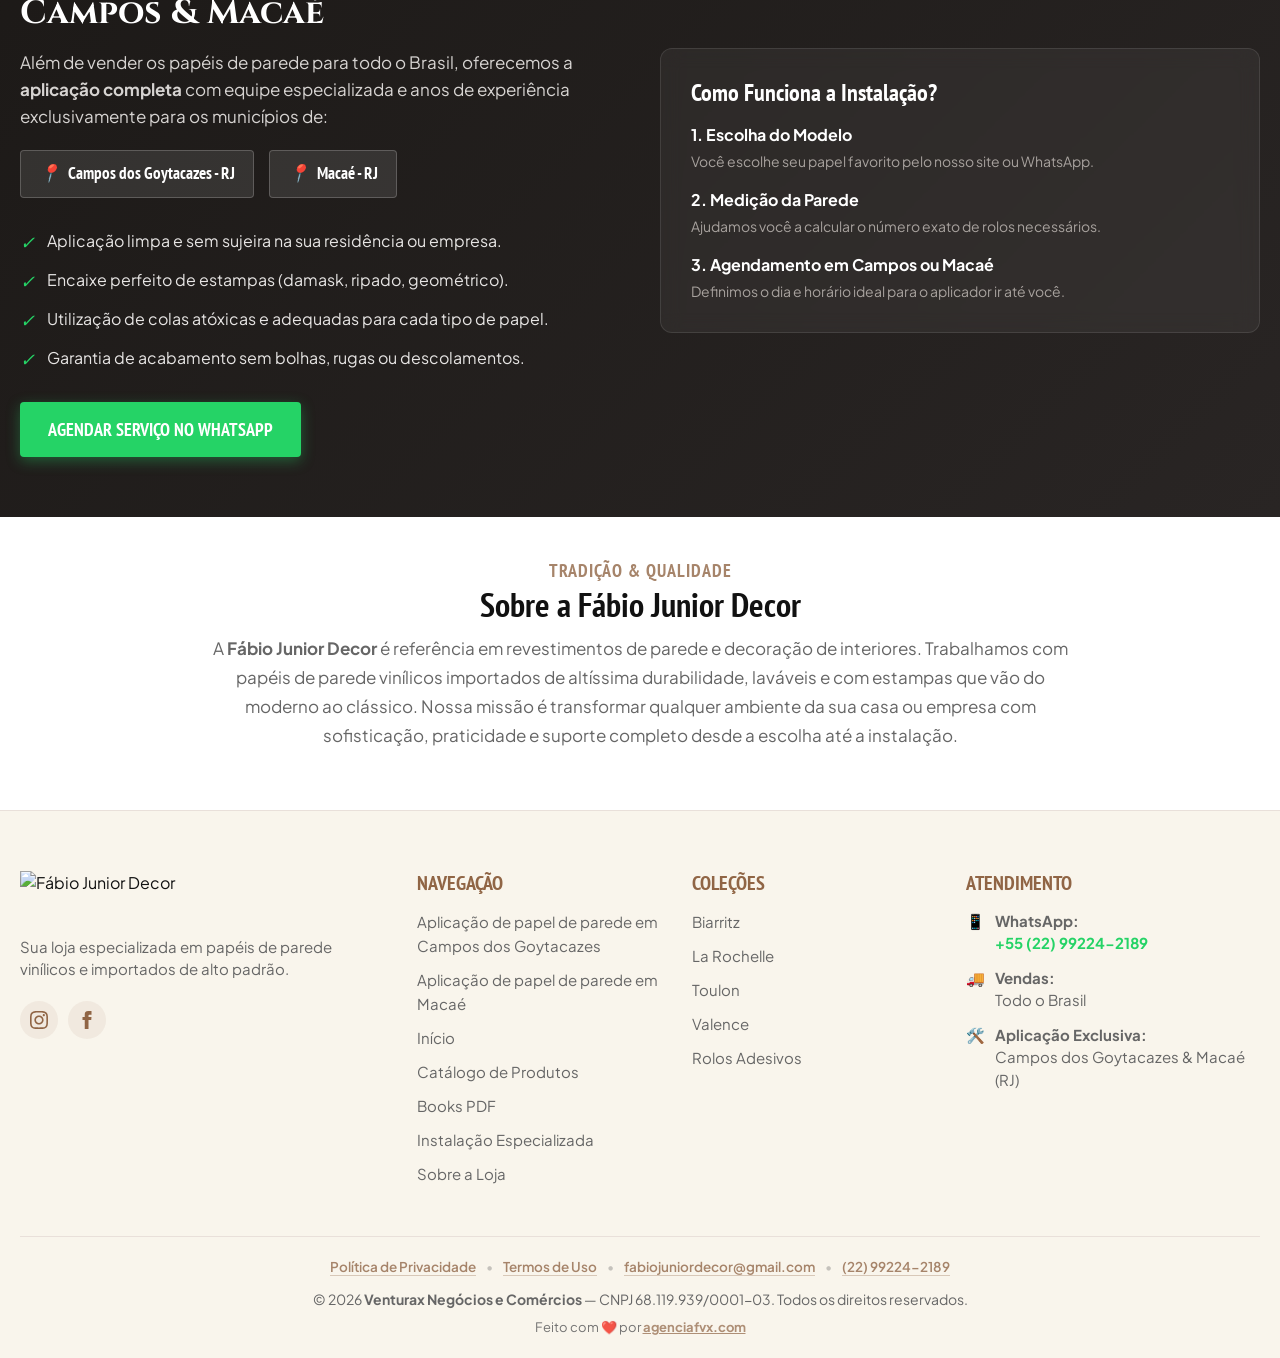
==== commit 118c40a7: "feat: Pixel da Meta + API de Conversoes com consentimento LGPD - js/meta.js: pixel 1054720430886519 " ====
--- a/index.html
+++ b/index.html
@@ -59,14 +59,33 @@
         "paymentAccepted": "Pix, Cartão de Crédito, Cartão de Débito",
         "address": {
           "@type": "PostalAddress",
+          "streetAddress": "R. Lions Club",
           "addressLocality": "Campos dos Goytacazes",
           "addressRegion": "RJ",
-          "addressCountry": "BR"
+          "addressCountry": "BR",
+          "postalCode": "28030-385"
         },
         "areaServed": [
-          { "@type": "City", "name": "Campos dos Goytacazes", "containedInPlace": { "@type": "State", "name": "Rio de Janeiro" } },
-          { "@type": "City", "name": "Macaé", "containedInPlace": { "@type": "State", "name": "Rio de Janeiro" } },
-          { "@type": "Country", "name": "Brasil" }
+          {
+            "@type": "City",
+            "name": "Campos dos Goytacazes",
+            "containedInPlace": {
+              "@type": "State",
+              "name": "Rio de Janeiro"
+            }
+          },
+          {
+            "@type": "City",
+            "name": "Macaé",
+            "containedInPlace": {
+              "@type": "State",
+              "name": "Rio de Janeiro"
+            }
+          },
+          {
+            "@type": "Country",
+            "name": "Brasil"
+          }
         ],
         "knowsAbout": [
           "Papel de parede",
@@ -77,7 +96,8 @@
         ],
         "sameAs": [
           "https://instagram.com/fabiojuniordecor",
-          "https://facebook.com/fabiojuniordecor"
+          "https://facebook.com/fabiojuniordecor",
+          "https://www.google.com/maps/place/?q=place_id:ChIJEe9A79wrvAAR_0iG3c8Kc-M"
         ],
         "hasOfferCatalog": {
           "@type": "OfferCatalog",
@@ -88,7 +108,7 @@
               "itemOffered": {
                 "@type": "Service",
                 "name": "Aplicação de papel de parede em Campos dos Goytacazes",
-                "url": "https://fabiojuniordecor.com.br/aplicacao-papel-de-parede-campos-dos-goytacazes.html"
+                "url": "https://fabiojuniordecor.com.br/aplicacao-papel-de-parede-campos-dos-goytacazes"
               }
             },
             {
@@ -96,7 +116,7 @@
               "itemOffered": {
                 "@type": "Service",
                 "name": "Aplicação de papel de parede em Macaé",
-                "url": "https://fabiojuniordecor.com.br/aplicacao-papel-de-parede-macae.html"
+                "url": "https://fabiojuniordecor.com.br/aplicacao-papel-de-parede-macae"
               }
             },
             {
@@ -116,7 +136,8 @@
               }
             }
           ]
-        }
+        },
+        "hasMap": "https://www.google.com/maps/place/?q=place_id:ChIJEe9A79wrvAAR_0iG3c8Kc-M"
       },
       {
         "@type": "WebSite",
@@ -124,7 +145,9 @@
         "name": "Fábio Junior Decor",
         "url": "https://fabiojuniordecor.com.br/",
         "inLanguage": "pt-BR",
-        "publisher": { "@id": "https://fabiojuniordecor.com.br/#negocio" }
+        "publisher": {
+          "@id": "https://fabiojuniordecor.com.br/#negocio"
+        }
       }
     ]
   }
@@ -159,14 +182,11 @@
       <nav>
         <ul class="nav-menu" id="nav-menu">
           <li><a href="#inicio" class="nav-link">Início</a></li>
-          <li><a href="aplicacao-papel-de-parede-campos-dos-goytacazes.html" class="nav-link">Aplicação em Campos</a></li>
-          <li><a href="aplicacao-papel-de-parede-macae.html" class="nav-link">Aplicação em Macaé</a></li>
-          <li><a href="jardim-artificial.html" class="nav-link" style="color: #059669; font-weight: 700;">🌿 Jardins Artificiais</a></li>
-          <li><a href="mesa-posta.html" class="nav-link" style="color: #D97706; font-weight: 700;">🍽️ Mesa Posta</a></li>
-          <li><a href="catalogospdf.html" class="nav-link">Catálogos PDF</a></li>
-          <li><a href="algumpapeldeparede.html" class="nav-link">Álbum Papel de Parede</a></li>
+          <li><a href="/jardim-artificial" class="nav-link" style="color: #059669; font-weight: 700;">🌿 Jardins Artificiais</a></li>
+          <li><a href="/mesa-posta" class="nav-link" style="color: #D97706; font-weight: 700;">🍽️ Mesa Posta</a></li>
+          <li><a href="/catalogospdf" class="nav-link">Catálogos PDF</a></li>
+          <li><a href="/algumpapeldeparede" class="nav-link">Álbum Papel de Parede</a></li>
           <li><a href="#catalogo" class="nav-link">Coleções</a></li>
-          <li><a href="#servicos" class="nav-link">Instalação</a></li>
           <li><a href="#sobre" class="nav-link">Sobre</a></li>
           <li><a href="#contato" class="nav-link">Contato</a></li>
           <li class="nav-drawer-cta"><a href="https://wa.me/5522992242189?text=Olá,%20gostaria%20de%20falar%20com%20um%20consultor%20da%20Fábio%20Junior%20Decor!" target="_blank" rel="noopener noreferrer" class="btn-whatsapp-header">Orçamento no WhatsApp</a></li>
@@ -221,10 +241,10 @@
           <a href="#catalogo" class="btn-primary">
             Ver Coleções & Catálogo
           </a>
-          <a href="jardim-artificial.html" class="btn-primary" style="background: #065F46; border-color: #065F46;">
+          <a href="/jardim-artificial" class="btn-primary" style="background: #065F46; border-color: #065F46;">
             🌿 Jardins Artificiais
           </a>
-          <a href="mesa-posta.html" class="btn-primary" style="background: #D97706; border-color: #D97706;">
+          <a href="/mesa-posta" class="btn-primary" style="background: #D97706; border-color: #D97706;">
             🍽️ Mesa Posta
           </a>
           <a href="https://wa.me/5522992242189?text=Olá,%20vim%20pelo%20site%20e%20gostaria%20de%20falar%20com%20um%20especialista!" target="_blank" rel="noopener noreferrer" class="btn-whatsapp-large">
@@ -381,7 +401,7 @@
       </div>
 
       <div style="text-align: center; margin-top: 36px;">
-        <a href="catalogospdf.html" class="btn-primary" style="display: inline-flex; align-items: center; gap: 10px; font-size: 16px; padding: 14px 28px;">
+        <a href="/catalogospdf" class="btn-primary" style="display: inline-flex; align-items: center; gap: 10px; font-size: 16px; padding: 14px 28px;">
           📚 Acessar Página Completa de Catálogos PDF
         </a>
       </div>
@@ -488,7 +508,7 @@
 
       <!-- Prominent Button to Dedicated Jardins Artificiais Page -->
       <div style="text-align: center; margin-top: 36px;">
-        <a href="jardim-artificial.html" class="btn-primary" style="display: inline-flex; align-items: center; gap: 10px; font-size: 17px; font-weight: 700; padding: 16px 32px; background: #065F46; border-color: #065F46; color: #FFFFFF; box-shadow: 0 4px 14px rgba(6, 95, 70, 0.25);">
+        <a href="/jardim-artificial" class="btn-primary" style="display: inline-flex; align-items: center; gap: 10px; font-size: 17px; font-weight: 700; padding: 16px 32px; background: #065F46; border-color: #065F46; color: #FFFFFF; box-shadow: 0 4px 14px rgba(6, 95, 70, 0.25);">
           🌿 Ver mais produtos de Jardim Artificial &rarr;
         </a>
       </div>
@@ -595,7 +615,7 @@
 
       <!-- Prominent Button to Dedicated Mesa Posta Page -->
       <div style="text-align: center; margin-top: 36px;">
-        <a href="mesa-posta.html" class="btn-primary" style="display: inline-flex; align-items: center; gap: 10px; font-size: 17px; font-weight: 700; padding: 16px 32px; background: #D97706; border-color: #D97706; color: #FFFFFF; box-shadow: 0 4px 14px rgba(217, 119, 6, 0.25);">
+        <a href="/mesa-posta" class="btn-primary" style="display: inline-flex; align-items: center; gap: 10px; font-size: 17px; font-weight: 700; padding: 16px 32px; background: #D97706; border-color: #D97706; color: #FFFFFF; box-shadow: 0 4px 14px rgba(217, 119, 6, 0.25);">
           🍽️ Ver mais produtos de Mesa Posta &rarr;
         </a>
       </div>
@@ -701,10 +721,10 @@
           <p class="pillar-text">
             Serviço completo de aplicação de papel de parede feito exclusivamente para os municípios de <strong>Campos dos Goytacazes</strong> e <strong>Macaé (RJ)</strong>. Garantia de acabamento perfeito, sem bolhas ou recortes aparentes.
           </p>
-          <a href="aplicacao-papel-de-parede-campos-dos-goytacazes.html" class="pillar-link">
+          <a href="/aplicacao-papel-de-parede-campos-dos-goytacazes" class="pillar-link">
             Aplicação de papel de parede em Campos dos Goytacazes &rarr;
           </a>
-          <a href="aplicacao-papel-de-parede-macae.html" class="pillar-link">
+          <a href="/aplicacao-papel-de-parede-macae" class="pillar-link">
             Aplicação de papel de parede em Macaé &rarr;
           </a>
         </div>
@@ -742,10 +762,10 @@
         </p>
 
         <div class="city-badges">
-          <a href="aplicacao-papel-de-parede-campos-dos-goytacazes.html" class="city-badge" title="Aplicação de papel de parede em Campos dos Goytacazes">
+          <a href="/aplicacao-papel-de-parede-campos-dos-goytacazes" class="city-badge" title="Aplicação de papel de parede em Campos dos Goytacazes">
             <i>📍</i> Campos dos Goytacazes - RJ
           </a>
-          <a href="aplicacao-papel-de-parede-macae.html" class="city-badge" title="Aplicação de papel de parede em Macaé">
+          <a href="/aplicacao-papel-de-parede-macae" class="city-badge" title="Aplicação de papel de parede em Macaé">
             <i>📍</i> Macaé - RJ
           </a>
         </div>
@@ -890,8 +910,8 @@
         <div>
           <h4 class="footer-heading">Navegação</h4>
           <ul class="footer-links">
-            <li><a href="aplicacao-papel-de-parede-campos-dos-goytacazes.html">Aplicação de papel de parede em Campos dos Goytacazes</a></li>
-            <li><a href="aplicacao-papel-de-parede-macae.html">Aplicação de papel de parede em Macaé</a></li>
+            <li><a href="/aplicacao-papel-de-parede-campos-dos-goytacazes">Aplicação de papel de parede em Campos dos Goytacazes</a></li>
+            <li><a href="/aplicacao-papel-de-parede-macae">Aplicação de papel de parede em Macaé</a></li>
             <li><a href="#inicio">Início</a></li>
             <li><a href="#catalogo">Catálogo de Produtos</a></li>
             <li><a href="#pdf-catalogos">Books PDF</a></li>
@@ -939,9 +959,9 @@
 
       <div class="footer-bottom" style="display: flex; flex-direction: column; gap: 8px; text-align: center; justify-content: center; align-items: center;">
         <nav class="footer-legal" aria-label="Links institucionais">
-          <a href="politica-privacidade.html">Política de Privacidade</a>
+          <a href="/politica-privacidade">Política de Privacidade</a>
           <span aria-hidden="true">•</span>
-          <a href="termos-de-uso.html">Termos de Uso</a>
+          <a href="/termos-de-uso">Termos de Uso</a>
           <span aria-hidden="true">•</span>
           <a href="mailto:fabiojuniordecor@gmail.com">fabiojuniordecor@gmail.com</a>
           <span aria-hidden="true">•</span>
@@ -961,6 +981,7 @@
   <script src="js/nav.js"></script>
   <script src="js/products-data.js"></script>
   <script src="js/app.js"></script>
+  <script type="text/plain" data-consent="marketing" data-src="js/meta.js"></script>
   <script src="js/consent.js"></script>
 </body>
 </html>
